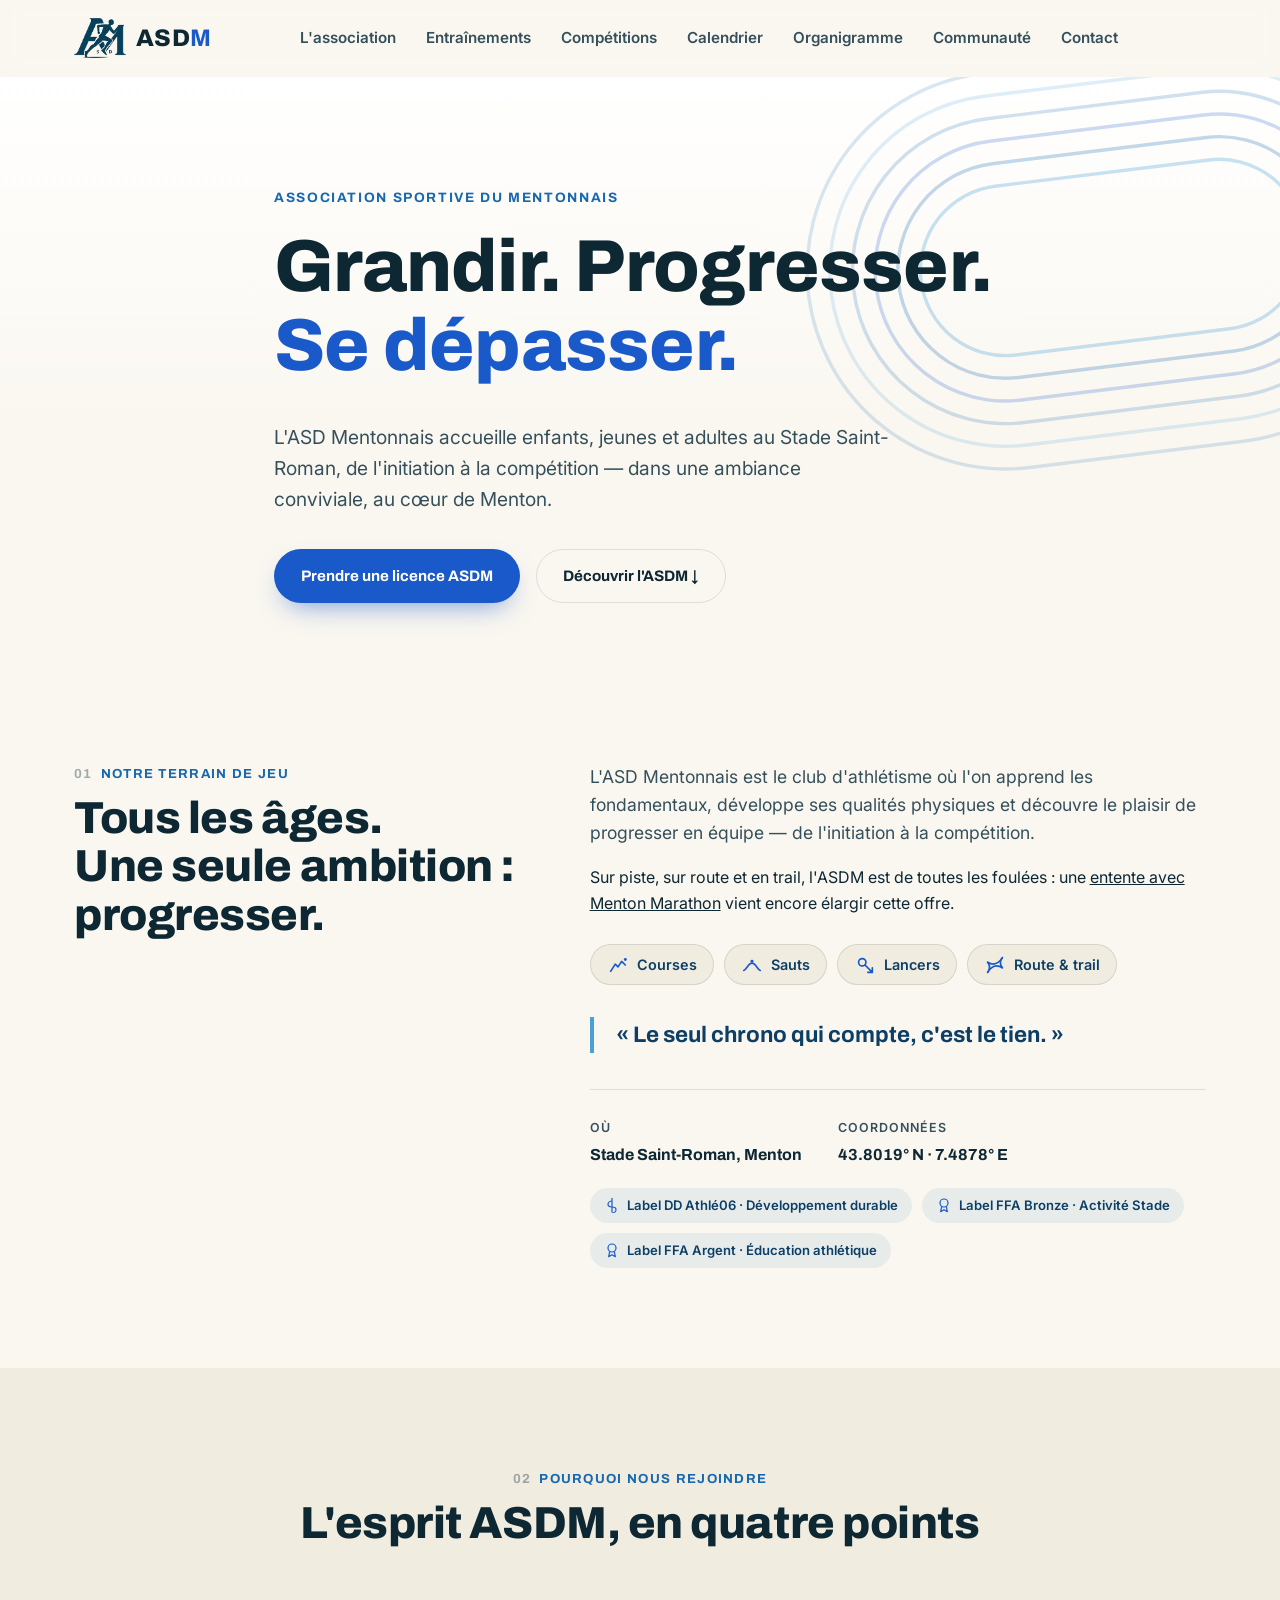
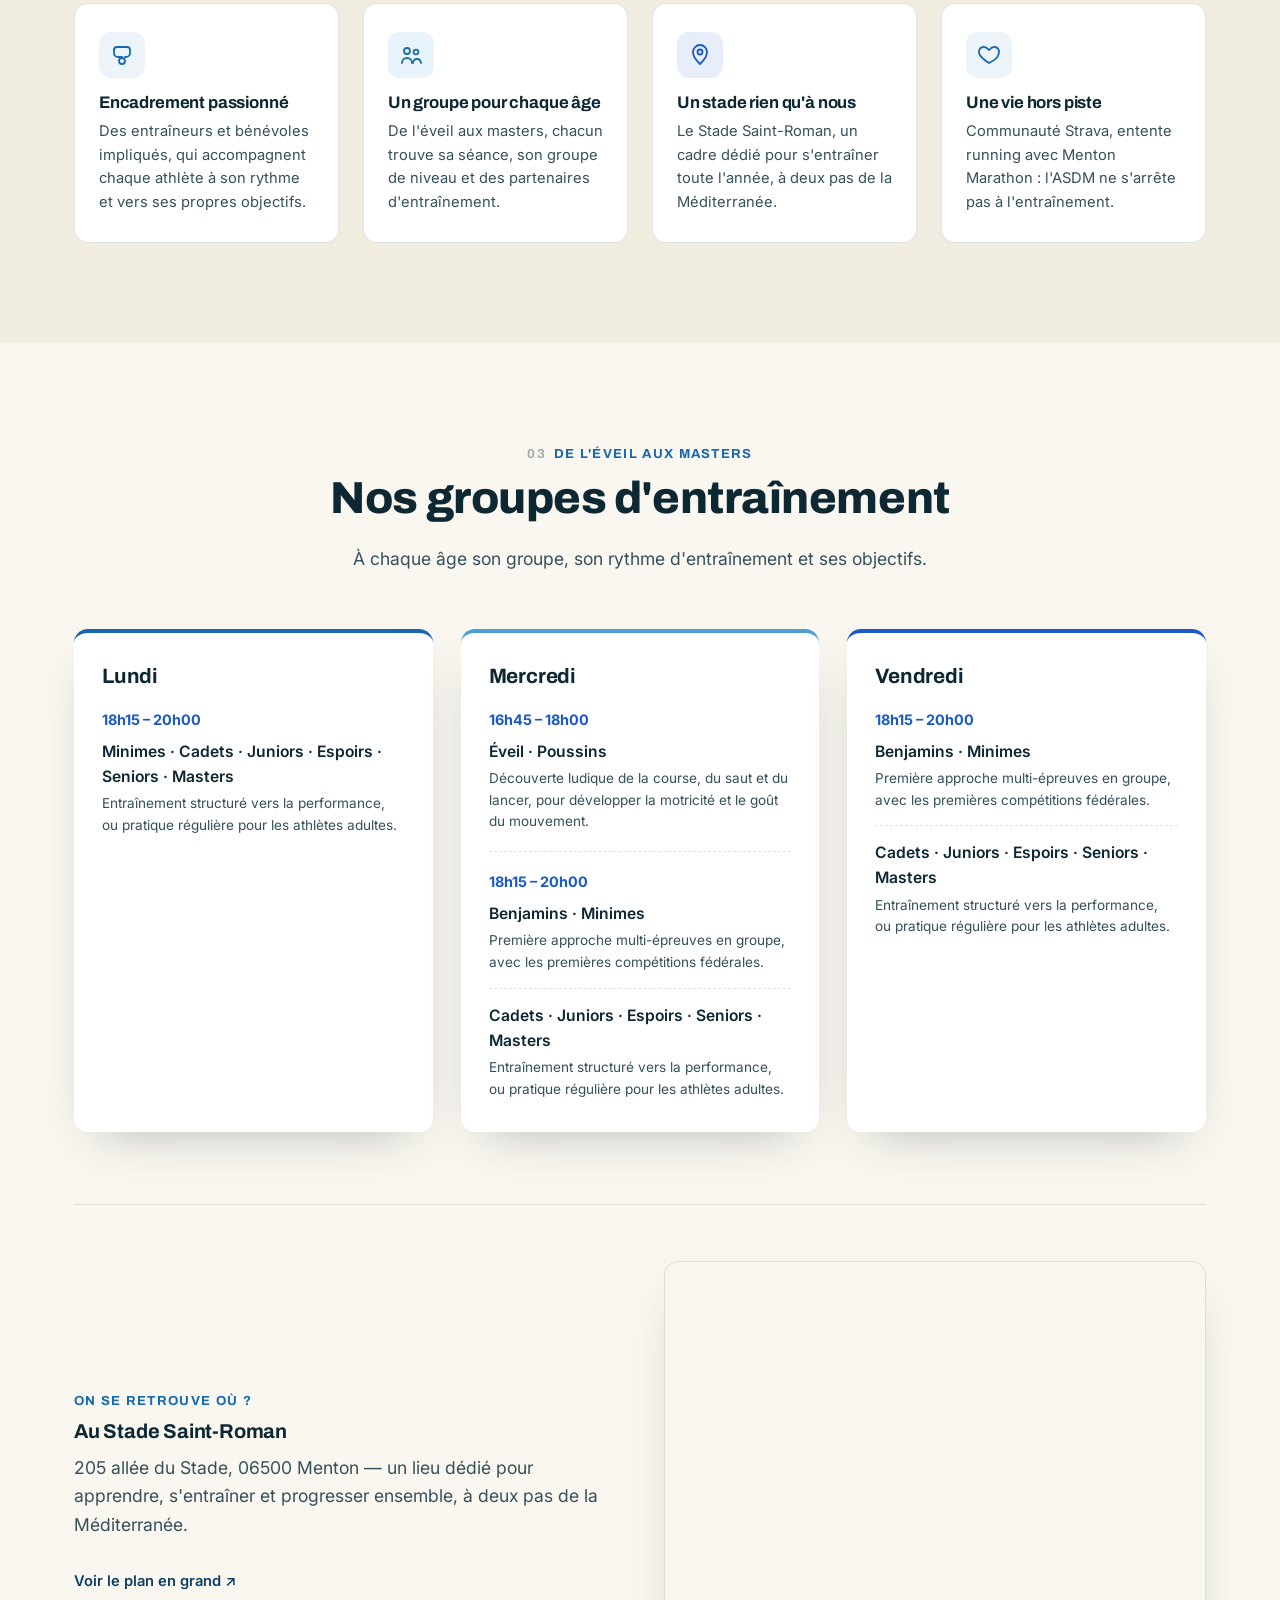
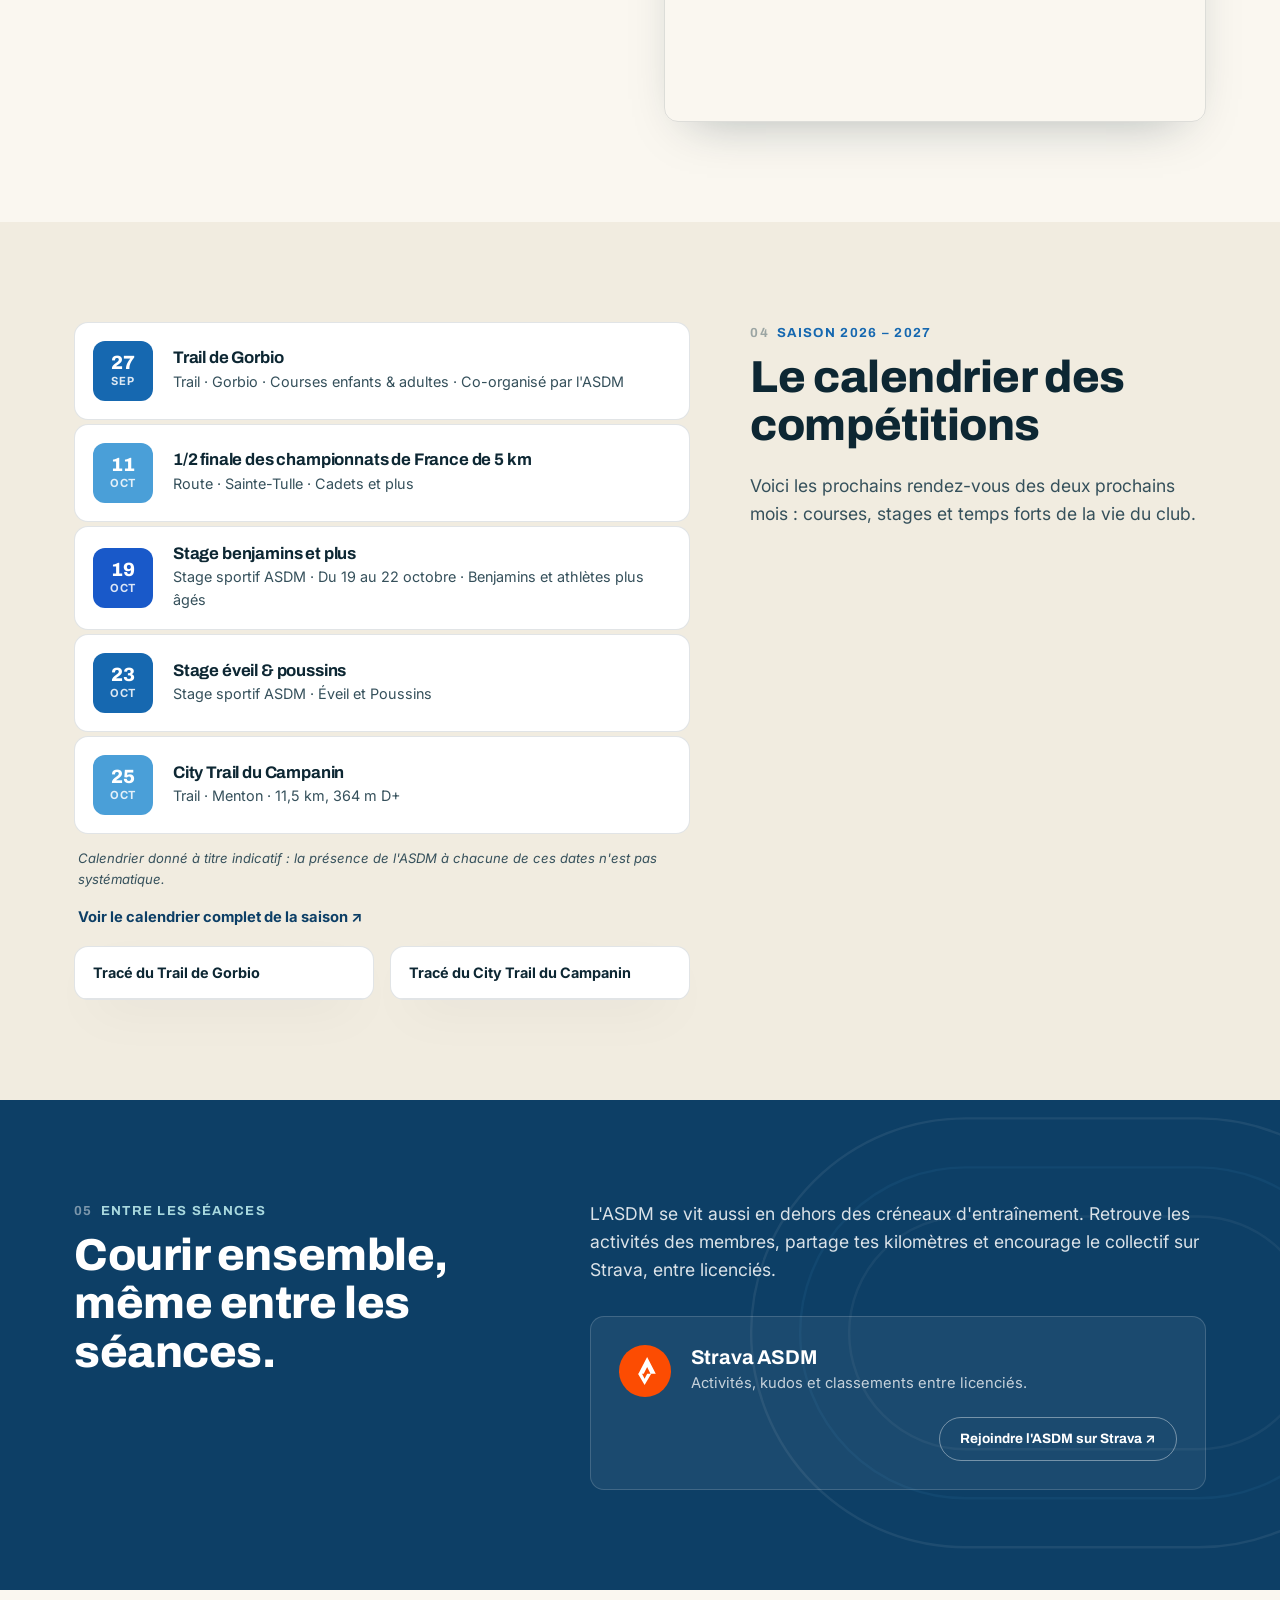
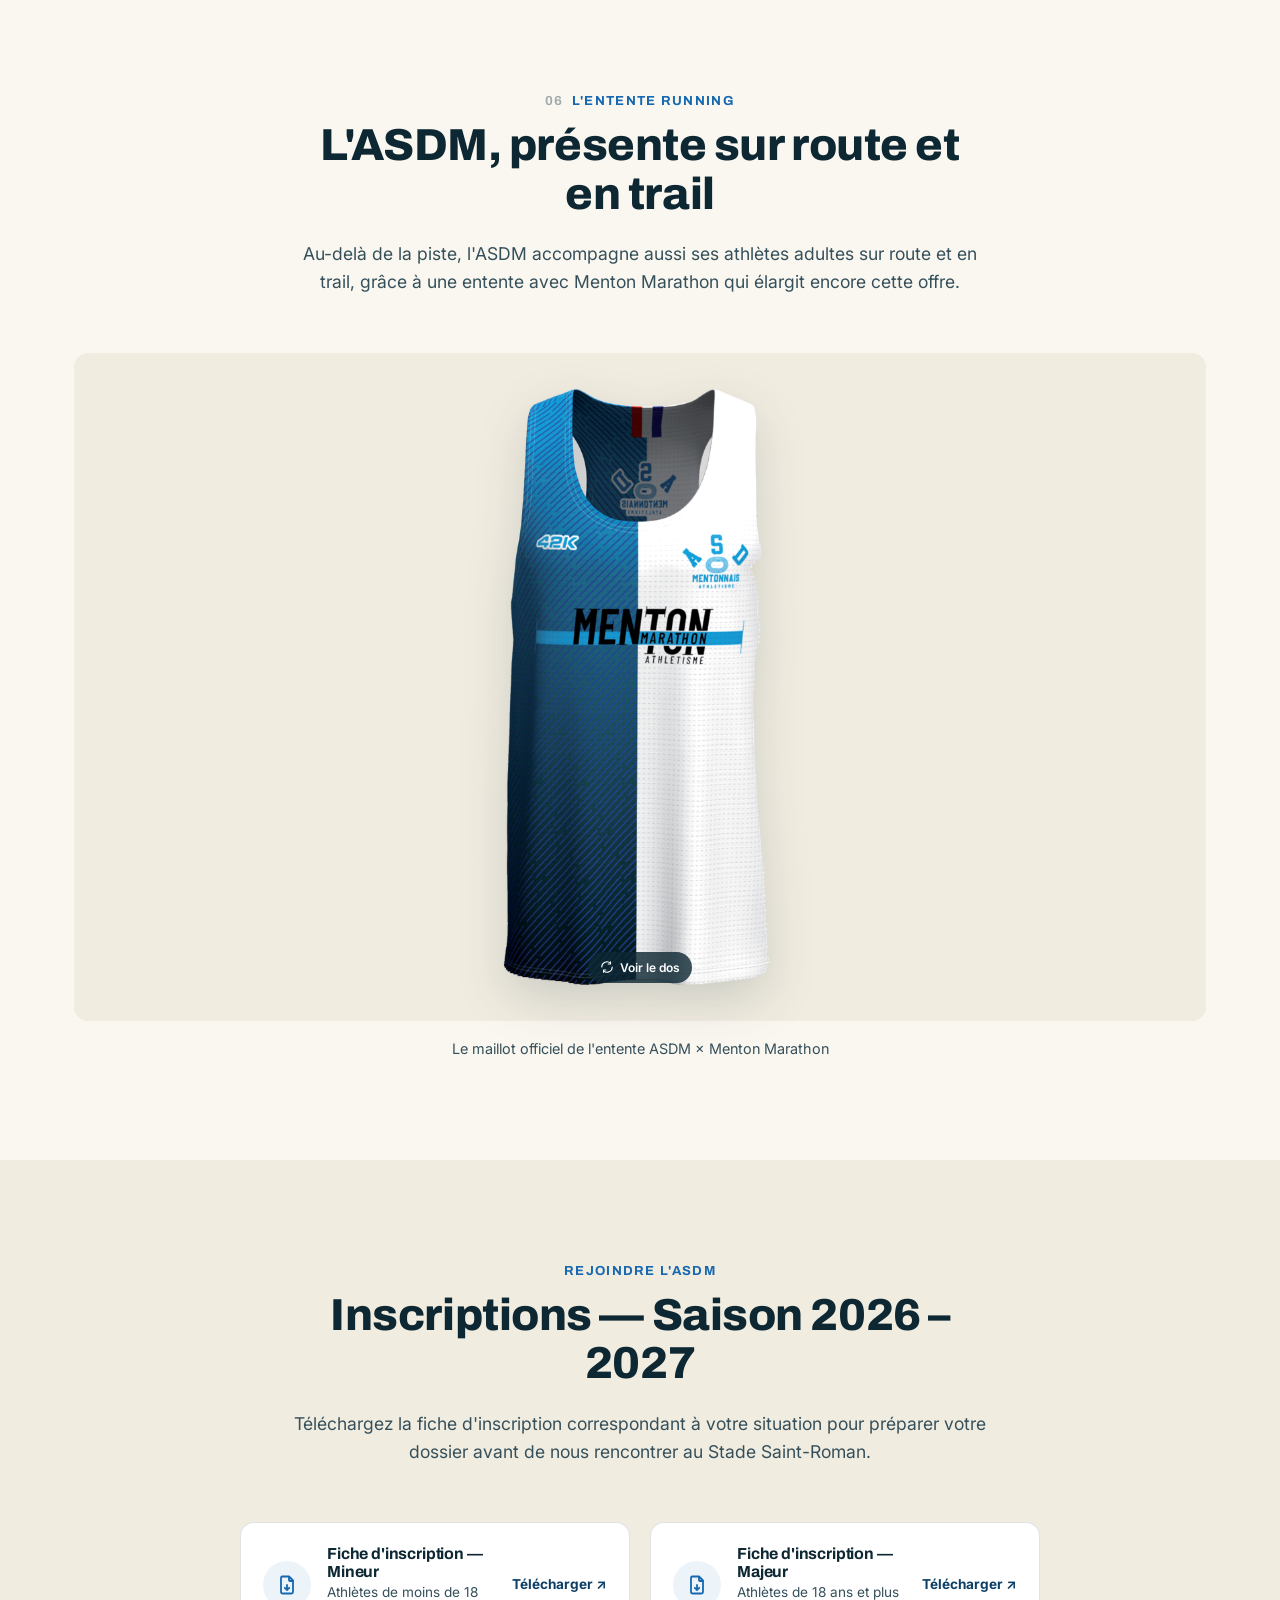
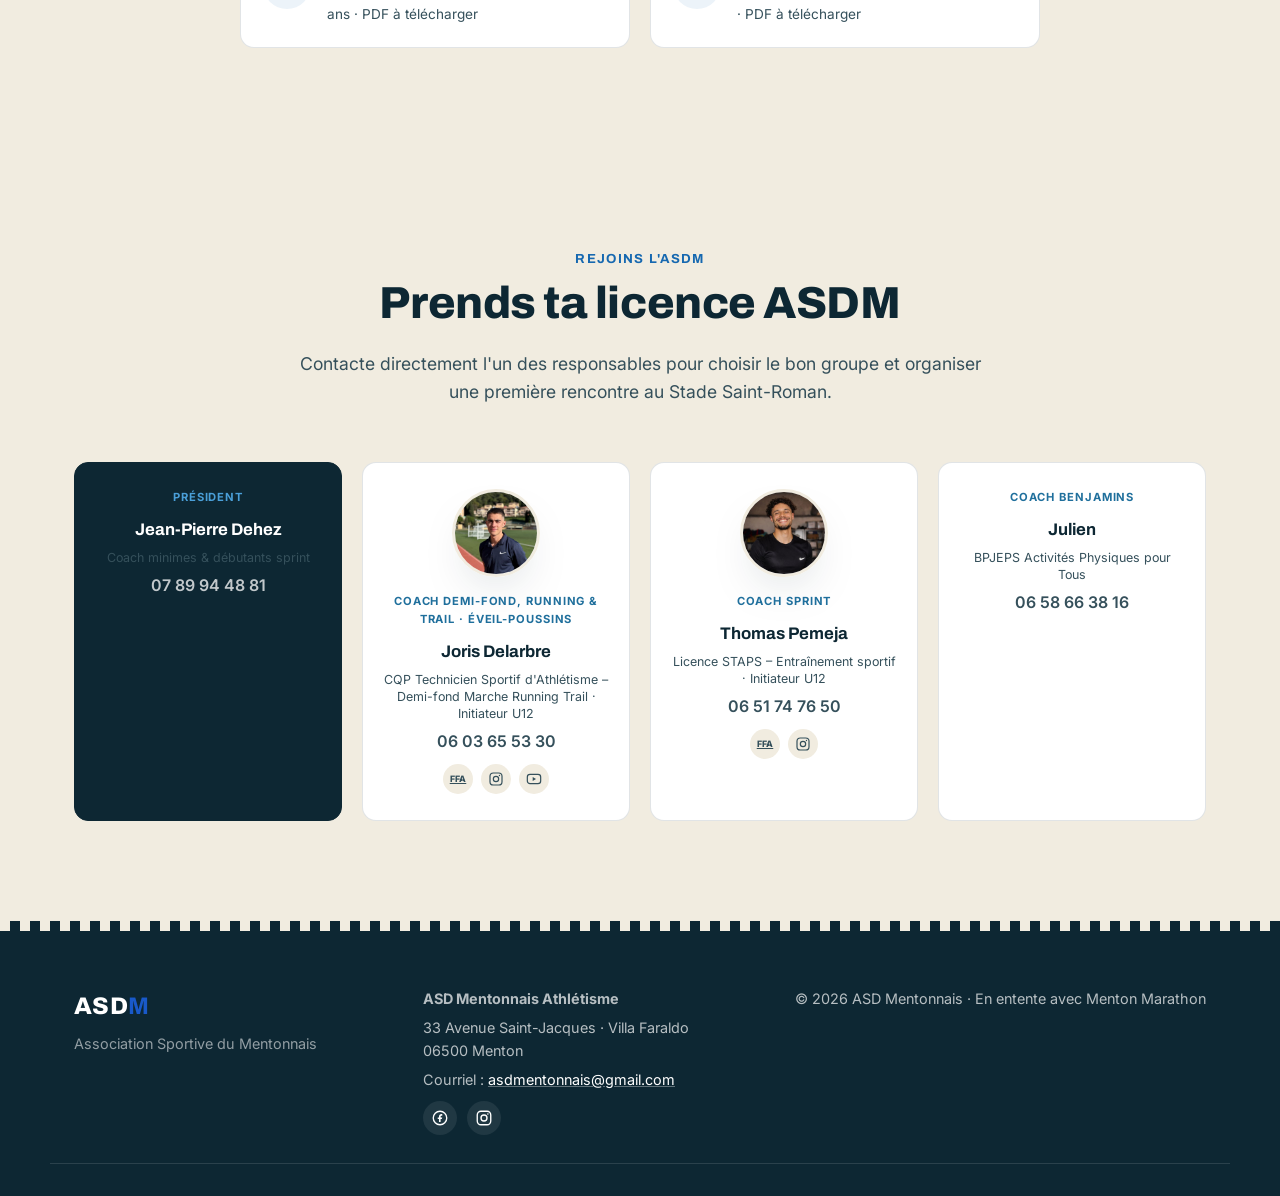
==== index.html @ 78a32942 "Retire l'embed Instagram périmé et corrige le type d'épreuve (route vs piste) - Retire l'intégration" ====
<!DOCTYPE html>
<html lang="fr">
<head>
<meta charset="UTF-8">
<meta name="viewport" content="width=device-width, initial-scale=1.0">
<title>ASD Mentonnais — Club d'athlétisme à Menton</title>
<meta name="description" content="L'ASD Mentonnais (ASDM) est le club d'athlétisme de Menton. Écoles d'athlétisme, entraînements pour tous les âges au Stade Saint-Roman, de l'éveil aux masters.">
<link rel="icon" href="assets/favicon.png" type="image/png">
<link rel="preconnect" href="https://fonts.googleapis.com">
<link rel="preconnect" href="https://fonts.gstatic.com" crossorigin>
<link href="https://fonts.googleapis.com/css2?family=Archivo:wght@500;600;700;800;900&family=Inter:wght@400;500;600;700&display=swap" rel="stylesheet">
<link rel="stylesheet" href="css/styles.css">
</head>
<body>

<a class="skip-link" href="#contenu">Aller au contenu</a>

<header class="site-header" id="site-header">
  <div class="container header-inner">
    <a href="#" class="brand" aria-label="ASD Mentonnais - Accueil">
      <img class="brand-mark" src="assets/logo-mark.png" alt="" width="52" height="40">
      <span class="brand-text">ASD<strong>M</strong></span>
    </a>

    <nav class="main-nav" id="main-nav" aria-label="Navigation principale">
      <ul>
        <li><a href="#club">L'association</a></li>
        <li><a href="#ecole">Entraînements</a></li>
        <li><a href="#calendrier">Compétitions</a></li>
        <li><a href="calendrier.html">Calendrier</a></li>
        <li><a href="organigramme.html">Organigramme</a></li>
        <li><a href="#vie-du-club">Communauté</a></li>
        <li><a href="#contact">Contact</a></li>
      </ul>
    </nav>

    <div class="header-actions">
      <button class="nav-toggle" id="nav-toggle" aria-expanded="false" aria-controls="main-nav" aria-label="Ouvrir le menu">
        <span></span><span></span><span></span>
      </button>
    </div>
  </div>
</header>

<main id="contenu">

  <!-- HERO -->
  <section class="hero" id="accueil">
    <div class="hero-bg" aria-hidden="true">
      <svg class="stadium-track" viewBox="0 0 700 400">
        <rect x="80" y="15" width="540" height="350" rx="175" class="lane lane-6"/>
        <rect x="100" y="35" width="500" height="310" rx="155" class="lane lane-5"/>
        <rect x="120" y="55" width="460" height="270" rx="135" class="lane lane-4"/>
        <rect x="140" y="75" width="420" height="230" rx="115" class="lane lane-3"/>
        <rect x="160" y="95" width="380" height="190" rx="95" class="lane lane-2"/>
        <rect x="180" y="115" width="340" height="150" rx="75" class="lane lane-1"/>
        <line x1="530" y1="20" x2="530" y2="360" class="finish-line"/>
      </svg>
    </div>
    <div class="container hero-inner">
      <p class="eyebrow reveal">Association Sportive du Mentonnais</p>
      <h1 class="reveal">
        Grandir. Progresser.<br>
        <span class="text-accent">Se dépasser.</span>
      </h1>
      <p class="hero-lead reveal">
        L'ASD Mentonnais accueille enfants, jeunes et adultes au Stade Saint-Roman,
        de l'initiation à la compétition — dans une ambiance conviviale, au cœur de Menton.
      </p>
      <div class="hero-actions reveal">
        <a href="#contact" class="btn btn-primary">Prendre une licence ASDM</a>
        <a href="#club" class="btn btn-ghost">Découvrir l'ASDM ↓</a>
      </div>
    </div>
  </section>

  <!-- 01 · LE CLUB -->
  <section class="section" id="club">
    <div class="container">
      <div class="section-grid">
        <div class="section-head">
          <p class="kicker"><span class="kicker-num">01</span>Notre terrain de jeu</p>
          <h2>Tous les âges.<br>Une seule ambition&nbsp;: progresser.</h2>
        </div>
        <div class="section-body">
          <p class="lead">
            L'ASD Mentonnais est le club d'athlétisme où l'on apprend les fondamentaux,
            développe ses qualités physiques et découvre le plaisir de progresser en équipe —
            de l'initiation à la compétition.
          </p>
          <p>
            Sur piste, sur route et en trail, l'ASDM est de toutes les foulées&nbsp;: une
            <a href="#running">entente avec Menton Marathon</a> vient encore élargir cette offre.
          </p>
          <ul class="discipline-row">
            <li>
              <svg width="22" height="22" viewBox="0 0 24 24" fill="none" aria-hidden="true"><path d="M4 19 9 11l3 3 4-6 4 4" stroke="currentColor" stroke-width="1.8" stroke-linecap="round" stroke-linejoin="round"/><circle cx="20" cy="6" r="1.6" fill="currentColor"/></svg>
              <span>Courses</span>
            </li>
            <li>
              <svg width="22" height="22" viewBox="0 0 24 24" fill="none" aria-hidden="true"><path d="M3 18c3-1 5-8 9-8s6 7 9 8" stroke="currentColor" stroke-width="1.8" stroke-linecap="round"/><circle cx="12" cy="8" r="1.6" fill="currentColor"/></svg>
              <span>Sauts</span>
            </li>
            <li>
              <svg width="22" height="22" viewBox="0 0 24 24" fill="none" aria-hidden="true"><circle cx="9" cy="9" r="4" stroke="currentColor" stroke-width="1.8"/><path d="M12 12 20 20M20 20v-5M20 20h-5" stroke="currentColor" stroke-width="1.8" stroke-linecap="round" stroke-linejoin="round"/></svg>
              <span>Lancers</span>
            </li>
            <li>
              <svg width="22" height="22" viewBox="0 0 24 24" fill="none" aria-hidden="true"><path d="M4 20c3-4 3-7 0-11M20 4c-3 4-3 7 0 11" stroke="currentColor" stroke-width="1.8" stroke-linecap="round"/><path d="M4 9c5 3 11 3 16-5M20 15c-5-3-11-3-16 5" stroke="currentColor" stroke-width="1.8" stroke-linecap="round"/></svg>
              <span>Route &amp; trail</span>
            </li>
          </ul>
          <blockquote class="pull-quote">
            « Le seul chrono qui compte, c'est le tien. »
          </blockquote>
          <div class="fact-row">
            <div class="fact">
              <span class="fact-label">Où</span>
              <span class="fact-value">Stade Saint-Roman, Menton</span>
            </div>
            <div class="fact">
              <span class="fact-label">Coordonnées</span>
              <span class="fact-value">43.8019° N · 7.4878° E</span>
            </div>
          </div>

          <ul class="label-row">
            <li>
              <svg width="16" height="16" viewBox="0 0 24 24" fill="none" aria-hidden="true"><path d="M12 2v20M12 6c-3 0-6 2-6 5s3 4 6 4 6 1 6 4-3 5-6 5" stroke="currentColor" stroke-width="1.8" stroke-linecap="round"/></svg>
              <span>Label DD Athlé06 · Développement durable</span>
            </li>
            <li>
              <svg width="16" height="16" viewBox="0 0 24 24" fill="none" aria-hidden="true"><circle cx="12" cy="9" r="6" stroke="currentColor" stroke-width="1.8"/><path d="M8.5 14.5 7 22l5-3 5 3-1.5-7.5" stroke="currentColor" stroke-width="1.8" stroke-linejoin="round"/></svg>
              <span>Label FFA Bronze · Activité Stade</span>
            </li>
            <li>
              <svg width="16" height="16" viewBox="0 0 24 24" fill="none" aria-hidden="true"><circle cx="12" cy="9" r="6" stroke="currentColor" stroke-width="1.8"/><path d="M8.5 14.5 7 22l5-3 5 3-1.5-7.5" stroke="currentColor" stroke-width="1.8" stroke-linejoin="round"/></svg>
              <span>Label FFA Argent · Éducation athlétique</span>
            </li>
          </ul>
        </div>
      </div>
    </div>
  </section>

  <!-- 02 · POURQUOI REJOINDRE -->
  <section class="section section-alt" id="pourquoi">
    <div class="container">
      <div class="section-head section-head-center">
        <p class="kicker"><span class="kicker-num">02</span>Pourquoi nous rejoindre</p>
        <h2>L'esprit ASDM, en quatre points</h2>
      </div>

      <div class="pillar-cards">
        <article class="pillar-card">
          <div class="pillar-icon" aria-hidden="true">
            <svg width="24" height="24" viewBox="0 0 24 24" fill="none"><path d="M4 7c0-1.7 1.3-3 3-3h10c1.7 0 3 1.3 3 3v3a4 4 0 0 1-4 4h-1" stroke="currentColor" stroke-width="1.8" stroke-linecap="round"/><path d="M4 7v3a4 4 0 0 0 4 4h4" stroke="currentColor" stroke-width="1.8" stroke-linecap="round"/><circle cx="12" cy="18" r="3" stroke="currentColor" stroke-width="1.8"/></svg>
          </div>
          <h3>Encadrement passionné</h3>
          <p>Des entraîneurs et bénévoles impliqués, qui accompagnent chaque athlète à son rythme et vers ses propres objectifs.</p>
        </article>
        <article class="pillar-card">
          <div class="pillar-icon" aria-hidden="true">
            <svg width="24" height="24" viewBox="0 0 24 24" fill="none"><circle cx="8" cy="8" r="3" stroke="currentColor" stroke-width="1.8"/><circle cx="17" cy="9" r="2.4" stroke="currentColor" stroke-width="1.8"/><path d="M3 20c0-3 2.2-5 5-5s5 2 5 5" stroke="currentColor" stroke-width="1.8" stroke-linecap="round"/><path d="M14 20c.3-2.3 1.8-4 4-4s3.7 1.7 4 4" stroke="currentColor" stroke-width="1.8" stroke-linecap="round"/></svg>
          </div>
          <h3>Un groupe pour chaque âge</h3>
          <p>De l'éveil aux masters, chacun trouve sa séance, son groupe de niveau et des partenaires d'entraînement.</p>
        </article>
        <article class="pillar-card">
          <div class="pillar-icon" aria-hidden="true">
            <svg width="24" height="24" viewBox="0 0 24 24" fill="none"><path d="M12 21s7-6.5 7-12a7 7 0 1 0-14 0c0 5.5 7 12 7 12Z" stroke="currentColor" stroke-width="1.8"/><circle cx="12" cy="9" r="2.5" stroke="currentColor" stroke-width="1.8"/></svg>
          </div>
          <h3>Un stade rien qu'à nous</h3>
          <p>Le Stade Saint-Roman, un cadre dédié pour s'entraîner toute l'année, à deux pas de la Méditerranée.</p>
        </article>
        <article class="pillar-card">
          <div class="pillar-icon" aria-hidden="true">
            <svg width="24" height="24" viewBox="0 0 24 24" fill="none"><path d="M12 20s-7-4.35-9.5-8.5C1 8 2.5 4.5 6 4c2-.3 4 .8 6 3 2-2.2 4-3.3 6-3 3.5.5 5 4 3.5 7.5C21 15.65 12 20 12 20Z" stroke="currentColor" stroke-width="1.8" stroke-linejoin="round"/></svg>
          </div>
          <h3>Une vie hors piste</h3>
          <p>Communauté Strava, entente running avec Menton Marathon&nbsp;: l'ASDM ne s'arrête pas à l'entraînement.</p>
        </article>
      </div>
    </div>
  </section>

  <!-- 03 · ECOLE D'ATHLETISME -->
  <section class="section" id="ecole">
    <div class="container">
      <div class="section-head section-head-center">
        <p class="kicker"><span class="kicker-num">03</span>De l'éveil aux masters</p>
        <h2>Nos groupes d'entraînement</h2>
        <p class="lead lead-center">À chaque âge son groupe, son rythme d'entraînement et ses objectifs.</p>
      </div>

      <div class="day-cards">
        <article class="day-card">
          <h3 class="day-name">Lundi</h3>
          <div class="day-slot">
            <span class="day-slot-time">18h15 – 20h00</span>
            <ul class="day-slot-groups">
              <li>
                <span class="day-group-name">Minimes · Cadets · Juniors · Espoirs · Seniors · Masters</span>
                <span class="day-group-desc">Entraînement structuré vers la performance, ou pratique régulière pour les athlètes adultes.</span>
              </li>
            </ul>
          </div>
        </article>

        <article class="day-card">
          <h3 class="day-name">Mercredi</h3>
          <div class="day-slot">
            <span class="day-slot-time">16h45 – 18h00</span>
            <ul class="day-slot-groups">
              <li>
                <span class="day-group-name">Éveil · Poussins</span>
                <span class="day-group-desc">Découverte ludique de la course, du saut et du lancer, pour développer la motricité et le goût du mouvement.</span>
              </li>
            </ul>
          </div>
          <div class="day-slot">
            <span class="day-slot-time">18h15 – 20h00</span>
            <ul class="day-slot-groups">
              <li>
                <span class="day-group-name">Benjamins · Minimes</span>
                <span class="day-group-desc">Première approche multi-épreuves en groupe, avec les premières compétitions fédérales.</span>
              </li>
              <li>
                <span class="day-group-name">Cadets · Juniors · Espoirs · Seniors · Masters</span>
                <span class="day-group-desc">Entraînement structuré vers la performance, ou pratique régulière pour les athlètes adultes.</span>
              </li>
            </ul>
          </div>
        </article>

        <article class="day-card">
          <h3 class="day-name">Vendredi</h3>
          <div class="day-slot">
            <span class="day-slot-time">18h15 – 20h00</span>
            <ul class="day-slot-groups">
              <li>
                <span class="day-group-name">Benjamins · Minimes</span>
                <span class="day-group-desc">Première approche multi-épreuves en groupe, avec les premières compétitions fédérales.</span>
              </li>
              <li>
                <span class="day-group-name">Cadets · Juniors · Espoirs · Seniors · Masters</span>
                <span class="day-group-desc">Entraînement structuré vers la performance, ou pratique régulière pour les athlètes adultes.</span>
              </li>
            </ul>
          </div>
        </article>
      </div>

      <div class="location-strip">
        <div class="location-text">
          <p class="kicker">On se retrouve où&nbsp;?</p>
          <h3>Au Stade Saint-Roman</h3>
          <p class="lead">205 allée du Stade, 06500 Menton — un lieu dédié pour apprendre, s'entraîner et progresser ensemble, à deux pas de la Méditerranée.</p>
          <a class="map-link" href="https://www.openstreetmap.org/?mlat=43.8019&mlon=7.4878#map=16/43.8019/7.4878" target="_blank" rel="noopener">Voir le plan en grand ↗</a>
        </div>
        <div class="map-frame">
          <iframe
            title="Localisation du Stade Saint-Roman, Menton"
            src="https://www.openstreetmap.org/export/embed.html?bbox=7.4698%2C43.7919%2C7.5058%2C43.8119&layer=mapnik&marker=43.8019%2C7.4878"
            loading="lazy">
          </iframe>
        </div>
      </div>
    </div>
  </section>

  <!-- 04 · CALENDRIER DES COMPETITIONS -->
  <section class="section section-alt" id="calendrier">
    <div class="container">
      <div class="section-grid section-grid-reverse">
        <div class="section-body">
          <p class="kicker"><span class="kicker-num">04</span>Saison 2026 – 2027</p>
          <h2>Le calendrier des compétitions</h2>
          <p class="lead">
            Voici les prochains rendez-vous des deux prochains mois&nbsp;: courses, stages
            et temps forts de la vie du club.
          </p>
        </div>
        <div class="section-media">
          <ul class="competition-list">
            <li>
              <div class="comp-date"><span class="comp-day">27</span><span class="comp-month">Sep</span></div>
              <div class="comp-info">
                <h3>Trail de Gorbio</h3>
                <p>Trail · Gorbio · Courses enfants &amp; adultes · Co-organisé par l'ASDM</p>
              </div>
            </li>
            <li>
              <div class="comp-date"><span class="comp-day">11</span><span class="comp-month">Oct</span></div>
              <div class="comp-info">
                <h3>1/2 finale des championnats de France de 5&nbsp;km</h3>
                <p>Route · Sainte-Tulle · Cadets et plus</p>
              </div>
            </li>
            <li>
              <div class="comp-date"><span class="comp-day">19</span><span class="comp-month">Oct</span></div>
              <div class="comp-info">
                <h3>Stage benjamins et plus</h3>
                <p>Stage sportif ASDM · Du 19 au 22 octobre · Benjamins et athlètes plus âgés</p>
              </div>
            </li>
            <li>
              <div class="comp-date"><span class="comp-day">23</span><span class="comp-month">Oct</span></div>
              <div class="comp-info">
                <h3>Stage éveil &amp; poussins</h3>
                <p>Stage sportif ASDM · Éveil et Poussins</p>
              </div>
            </li>
            <li>
              <div class="comp-date"><span class="comp-day">25</span><span class="comp-month">Oct</span></div>
              <div class="comp-info">
                <h3>City Trail du Campanin</h3>
                <p>Trail · Menton · 11,5 km, 364 m D+</p>
              </div>
            </li>
          </ul>
          <p class="calendar-disclaimer">Calendrier donné à titre indicatif&nbsp;: la présence de l'ASDM à chacune de ces dates n'est pas systématique.</p>
          <a class="link-arrow" href="calendrier.html">Voir le calendrier complet de la saison ↗</a>

          <div class="route-embeds">
            <div class="route-embed">
              <p class="route-embed-label">Tracé du Trail de Gorbio</p>
              <div class="strava-embed-placeholder" data-embed-type="route" data-embed-id="3525987253165406986" data-style="hybrid" data-terrain="3d" data-surface-type="true" data-map-hash="11.51/43.7824/7.4321" data-from-embed="true" data-token="U0f0BH3DekKYXL7RMGMiPm8K5NV0LVMoji3zt5yJADo"></div>
            </div>
            <div class="route-embed">
              <p class="route-embed-label">Tracé du City Trail du Campanin</p>
              <div class="strava-embed-placeholder" data-embed-type="route" data-embed-id="3523989199381940374" data-style="hybrid" data-terrain="3d" data-surface-type="true" data-map-hash="12.81/43.78456/7.51451" data-from-embed="true" data-token="qg6Y2GskEwGerSRrd-diHQV0qY158kFCiJDoaqtofTo"></div>
            </div>
          </div>
        </div>
      </div>
    </div>
  </section>

  <!-- 05 · VIE DU CLUB / COMMUNAUTE -->
  <section class="section section-dark" id="vie-du-club">
    <div class="track-texture" aria-hidden="true">
      <svg viewBox="0 0 700 400" preserveAspectRatio="xMidYMid slice">
        <rect x="80" y="15" width="540" height="350" rx="175"/>
        <rect x="120" y="55" width="460" height="270" rx="135"/>
        <rect x="160" y="95" width="380" height="190" rx="95"/>
      </svg>
    </div>
    <div class="container">
      <div class="section-grid">
        <div class="section-head">
          <p class="kicker"><span class="kicker-num">05</span>Entre les séances</p>
          <h2>Courir ensemble, même entre les séances.</h2>
        </div>
        <div class="section-body">
          <p class="lead">
            L'ASDM se vit aussi en dehors des créneaux d'entraînement. Retrouve les activités
            des membres, partage tes kilomètres et encourage le collectif sur Strava, entre licenciés.
          </p>
          <div class="strava-card">
            <div class="strava-card-icon" aria-hidden="true">
              <svg width="28" height="28" viewBox="0 0 24 24" fill="currentColor"><path d="M13.828 0 6.4 14.256h4.517L13.83 8.51l2.913 5.746h4.487L13.828 0Zm.017 14.256-2.184 4.28-2.19-4.28H5.977L11.66 24l5.683-9.744h-3.498Z"/></svg>
            </div>
            <div>
              <h3>Strava ASDM</h3>
              <p>Activités, kudos et classements entre licenciés.</p>
            </div>
            <a href="#contact" class="btn btn-outline-light btn-sm strava-cta">Rejoindre l'ASDM sur Strava ↗</a>
          </div>
        </div>
      </div>
    </div>
  </section>

  <!-- 05 · ENTENTE RUNNING -->
  <section class="section" id="running">
    <div class="container">
      <div class="section-head section-head-center">
        <p class="kicker"><span class="kicker-num">06</span>L'entente running</p>
        <h2>L'ASDM, présente sur route et en trail</h2>
        <p class="lead lead-center">
          Au-delà de la piste, l'ASDM accompagne aussi ses athlètes adultes sur route et en trail,
          grâce à une entente avec Menton Marathon qui élargit encore cette offre.
        </p>
      </div>

      <div class="jersey-showcase">
        <div class="jersey-flip" tabindex="0" role="button" aria-label="Voir le dos du maillot">
          <img class="jersey-front" src="assets/maillot-menton-marathon-avant.png" alt="Maillot de l'entente ASDM × Menton Marathon, vue de face" loading="lazy">
          <img class="jersey-back" src="assets/maillot-menton-marathon-arriere.png" alt="Maillot de l'entente ASDM × Menton Marathon, vue de dos" loading="lazy">
          <span class="jersey-hint">
            <svg width="14" height="14" viewBox="0 0 24 24" fill="none" aria-hidden="true"><path d="M3 12a9 9 0 0 1 15-6.7M21 12a9 9 0 0 1-15 6.7" stroke="currentColor" stroke-width="1.8" stroke-linecap="round"/><path d="M18 3v4h-4M6 21v-4h4" stroke="currentColor" stroke-width="1.8" stroke-linecap="round" stroke-linejoin="round"/></svg>
            Voir le dos
          </span>
        </div>
      </div>
      <p class="jersey-caption">Le maillot officiel de l'entente ASDM × Menton Marathon</p>
    </div>
  </section>

  <!-- 07 · INSCRIPTIONS -->
  <section class="section section-alt" id="inscriptions">
    <div class="container">
      <div class="section-head section-head-center">
        <p class="kicker">Rejoindre l'ASDM</p>
        <h2>Inscriptions — Saison 2026 – 2027</h2>
        <p class="lead lead-center">
          Téléchargez la fiche d'inscription correspondant à votre situation pour préparer
          votre dossier avant de nous rencontrer au Stade Saint-Roman.
        </p>
      </div>

      <div class="download-cards">
        <a class="download-card" href="https://drive.google.com/file/d/1fHUbmeqdBZAetE7ULP8leYUsZY-GYtfT/view?usp=sharing" target="_blank" rel="noopener">
          <div class="download-icon" aria-hidden="true">
            <svg width="24" height="24" viewBox="0 0 24 24" fill="none"><path d="M7 3.5h7l4 4V19a1.5 1.5 0 0 1-1.5 1.5h-9A1.5 1.5 0 0 1 6 19V5a1.5 1.5 0 0 1 1.5-1.5Z" stroke="currentColor" stroke-width="1.8" stroke-linejoin="round"/><path d="M14 3.5V7a1 1 0 0 0 1 1h3.5" stroke="currentColor" stroke-width="1.8" stroke-linejoin="round"/><path d="M12 12v5m0 0 2.2-2.2M12 17l-2.2-2.2" stroke="currentColor" stroke-width="1.8" stroke-linecap="round" stroke-linejoin="round"/></svg>
          </div>
          <div class="download-text">
            <h3>Fiche d'inscription — Mineur</h3>
            <p>Athlètes de moins de 18 ans · PDF à télécharger</p>
          </div>
          <span class="download-cta">Télécharger ↗</span>
        </a>
        <a class="download-card" href="https://drive.google.com/file/d/1PCuZyP5pd4sSRH-72QChlCGLAcFNn6R5/view?usp=sharing" target="_blank" rel="noopener">
          <div class="download-icon" aria-hidden="true">
            <svg width="24" height="24" viewBox="0 0 24 24" fill="none"><path d="M7 3.5h7l4 4V19a1.5 1.5 0 0 1-1.5 1.5h-9A1.5 1.5 0 0 1 6 19V5a1.5 1.5 0 0 1 1.5-1.5Z" stroke="currentColor" stroke-width="1.8" stroke-linejoin="round"/><path d="M14 3.5V7a1 1 0 0 0 1 1h3.5" stroke="currentColor" stroke-width="1.8" stroke-linejoin="round"/><path d="M12 12v5m0 0 2.2-2.2M12 17l-2.2-2.2" stroke="currentColor" stroke-width="1.8" stroke-linecap="round" stroke-linejoin="round"/></svg>
          </div>
          <div class="download-text">
            <h3>Fiche d'inscription — Majeur</h3>
            <p>Athlètes de 18 ans et plus · PDF à télécharger</p>
          </div>
          <span class="download-cta">Télécharger ↗</span>
        </a>
      </div>
    </div>
  </section>

  <!-- 06 · CONTACT / LICENCE -->
  <section class="section section-cta" id="contact">
    <div class="container">
      <div class="section-head section-head-center">
        <p class="kicker">Rejoins l'ASDM</p>
        <h2>Prends ta licence ASDM</h2>
        <p class="lead lead-center">
          Contacte directement l'un des responsables pour choisir le bon groupe
          et organiser une première rencontre au Stade Saint-Roman.
        </p>
      </div>

      <div class="contact-grid">
        <div class="contact-card contact-card-featured">
          <span class="contact-badge">Président</span>
          <span class="contact-name">Jean-Pierre Dehez</span>
          <p class="contact-qualif">Coach minimes &amp; débutants sprint</p>
          <a class="contact-phone" href="tel:+33789944881">07 89 94 48 81</a>
        </div>
        <div class="contact-card">
          <img class="contact-photo" src="assets/coach-joris.jpg" alt="Joris Delarbre" width="88" height="88" loading="lazy">
          <span class="contact-badge">Coach demi-fond, running &amp; trail · Éveil-Poussins</span>
          <span class="contact-name">Joris Delarbre</span>
          <p class="contact-qualif">CQP Technicien Sportif d'Athlétisme – Demi-fond Marche Running Trail · Initiateur U12</p>
          <a class="contact-phone" href="tel:+33603655330">06 03 65 53 30</a>
          <div class="contact-links">
            <a class="contact-link contact-link-ffa" href="https://www.athle.fr/athletes/1403274" target="_blank" rel="noopener" aria-label="Fiche FFA de Joris Delarbre">FFA</a>
            <a class="contact-link" href="https://www.instagram.com/joris_dlbr_pro" target="_blank" rel="noopener" aria-label="Instagram de Joris Delarbre">
              <svg width="16" height="16" viewBox="0 0 24 24" fill="none" aria-hidden="true"><rect x="3" y="3" width="18" height="18" rx="5" stroke="currentColor" stroke-width="1.8"/><circle cx="12" cy="12" r="4" stroke="currentColor" stroke-width="1.8"/><circle cx="17.2" cy="6.8" r="1" fill="currentColor"/></svg>
            </a>
            <a class="contact-link" href="https://www.youtube.com/@JorisDELARBRE-ProCoaching" target="_blank" rel="noopener" aria-label="YouTube de Joris Delarbre">
              <svg width="16" height="16" viewBox="0 0 24 24" fill="none" aria-hidden="true"><rect x="2" y="5" width="20" height="14" rx="4" stroke="currentColor" stroke-width="1.8"/><path d="M10 9l5 3-5 3V9Z" fill="currentColor"/></svg>
            </a>
          </div>
        </div>
        <div class="contact-card">
          <img class="contact-photo" src="assets/coach-thomas.jpg" alt="Thomas Pemeja" width="88" height="88" loading="lazy">
          <span class="contact-badge">Coach sprint</span>
          <span class="contact-name">Thomas Pemeja</span>
          <p class="contact-qualif">Licence STAPS – Entraînement sportif · Initiateur U12</p>
          <a class="contact-phone" href="tel:+33651747650">06 51 74 76 50</a>
          <div class="contact-links">
            <a class="contact-link contact-link-ffa" href="https://www.athle.fr/athletes/1817583" target="_blank" rel="noopener" aria-label="Fiche FFA de Thomas Pemeja">FFA</a>
            <a class="contact-link" href="https://www.instagram.com/pemeja_thomas_" target="_blank" rel="noopener" aria-label="Instagram de Thomas Pemeja">
              <svg width="16" height="16" viewBox="0 0 24 24" fill="none" aria-hidden="true"><rect x="3" y="3" width="18" height="18" rx="5" stroke="currentColor" stroke-width="1.8"/><circle cx="12" cy="12" r="4" stroke="currentColor" stroke-width="1.8"/><circle cx="17.2" cy="6.8" r="1" fill="currentColor"/></svg>
            </a>
          </div>
        </div>
        <div class="contact-card">
          <span class="contact-badge">Coach benjamins</span>
          <span class="contact-name">Julien</span>
          <p class="contact-qualif">BPJEPS Activités Physiques pour Tous</p>
          <a class="contact-phone" href="tel:+33658663816">06 58 66 38 16</a>
        </div>
      </div>
    </div>
  </section>

</main>

<div class="finish-strip" aria-hidden="true"></div>

<footer class="site-footer">
  <div class="container footer-inner">
    <div class="footer-brand">
      <span class="brand-text">ASD<strong>M</strong></span>
      <p>Association Sportive du Mentonnais</p>
    </div>
    <div class="footer-info">
      <p><strong>ASD Mentonnais Athlétisme</strong></p>
      <p>33 Avenue Saint-Jacques &middot; Villa Faraldo<br>06500 Menton</p>
      <p>Courriel&nbsp;: <a href="mailto:asdmentonnais@gmail.com">asdmentonnais@gmail.com</a></p>
      <div class="footer-socials">
        <a href="https://www.facebook.com/AsdMentonnaisAthletisme/" target="_blank" rel="noopener" class="footer-social-link" aria-label="Facebook de l'ASD Mentonnais">
          <svg width="18" height="18" viewBox="0 0 24 24" fill="none" aria-hidden="true"><circle cx="12" cy="12" r="9" stroke="currentColor" stroke-width="1.8"/><g transform="translate(12,12) scale(0.55) translate(-12.5,-11.5)"><path d="M7 10v4h3v7h4v-7h3l1 -4h-4v-2c0 -1.104 .896 -2 2 -2h2v-4h-2c-3.315 0 -6 2.685 -6 6v2h-3z" fill="currentColor"/></g></svg>
        </a>
        <a href="https://www.instagram.com/asd_mentonnais/" target="_blank" rel="noopener" class="footer-social-link" aria-label="Instagram de l'ASD Mentonnais">
          <svg width="18" height="18" viewBox="0 0 24 24" fill="none" aria-hidden="true"><rect x="3" y="3" width="18" height="18" rx="5" stroke="currentColor" stroke-width="1.8"/><circle cx="12" cy="12" r="4" stroke="currentColor" stroke-width="1.8"/><circle cx="17.2" cy="6.8" r="1" fill="currentColor"/></svg>
        </a>
      </div>
    </div>
    <div class="footer-legal">
      <p>© 2026 ASD Mentonnais · En entente avec Menton Marathon</p>
    </div>
  </div>
</footer>

<script src="js/main.js"></script>
<script src="https://strava-embeds.com/embed.js"></script>
</body>
</html>
---- css/styles.css ----
/* ============================================
   ASD Mentonnais — Design tokens
============================================ */
:root {
  --ink: #0d2733;
  --ink-soft: #35505b;
  --paper: #faf7f0;
  --paper-alt: #f1ece0;
  --line: rgba(13, 39, 51, 0.12);

  --blue: #1668b0;
  --blue-dark: #0d3f66;
  --blue-light: #4a9fd8;
  --blue-light-dark: #1f6f9c;
  --blue-vivid: #1959c9;

  --font-display: 'Archivo', 'Inter', system-ui, sans-serif;
  --font-body: 'Inter', system-ui, sans-serif;

  --container-w: 1180px;
  --radius: 14px;
  --shadow-soft: 0 20px 50px -25px rgba(13, 39, 51, 0.35);
}

* { box-sizing: border-box; }
html { scroll-behavior: smooth; scroll-padding-top: 90px; }

body {
  margin: 0;
  font-family: var(--font-body);
  color: var(--ink);
  background: var(--paper);
  line-height: 1.6;
  -webkit-font-smoothing: antialiased;
}

h1, h2, h3, h4 {
  font-family: var(--font-display);
  font-weight: 800;
  line-height: 1.08;
  margin: 0 0 0.5em;
  letter-spacing: -0.01em;
}

h1 { font-size: clamp(2.6rem, 6vw, 4.6rem); }
h2 { font-size: clamp(1.9rem, 3.6vw, 2.8rem); }
h3 { font-size: 1.25rem; font-weight: 700; }

p { margin: 0 0 1em; }
a { color: inherit; }

img { max-width: 100%; display: block; }

.container {
  max-width: var(--container-w);
  margin: 0 auto;
  padding: 0 24px;
}

.skip-link {
  position: absolute;
  left: -999px;
  top: 0;
  background: var(--ink);
  color: #fff;
  padding: 12px 18px;
  z-index: 1000;
  border-radius: 0 0 8px 0;
}
.skip-link:focus { left: 0; }

/* ============================================
   Buttons
============================================ */
.btn {
  display: inline-flex;
  align-items: center;
  gap: 8px;
  font-family: var(--font-display);
  font-weight: 700;
  font-size: 0.95rem;
  padding: 14px 26px;
  border-radius: 999px;
  text-decoration: none;
  border: 1.5px solid transparent;
  transition: transform 0.2s ease, box-shadow 0.2s ease, background 0.2s ease, color 0.2s ease;
  cursor: pointer;
  white-space: nowrap;
}
.btn:hover { transform: translateY(-2px); }

.btn-primary {
  background: var(--blue-vivid);
  color: #fff;
  box-shadow: 0 12px 28px -12px rgba(25, 89, 201, 0.65);
}
.btn-primary:hover { background: #cf4a22; }

.btn-ghost {
  background: transparent;
  color: var(--ink);
  border-color: var(--line);
}
.btn-ghost:hover { border-color: var(--ink); }

.btn-outline-light {
  background: transparent;
  color: #fff;
  border-color: rgba(255,255,255,0.4);
}
.btn-outline-light:hover { border-color: #fff; background: rgba(255,255,255,0.08); }

.btn-sm { padding: 10px 20px; font-size: 0.85rem; }

/* ============================================
   Header
============================================ */
.site-header {
  position: sticky;
  top: 0;
  z-index: 500;
  background: rgba(250, 247, 240, 0.55);
  backdrop-filter: blur(10px);
  border-bottom: 1px solid transparent;
  transition: border-color 0.3s ease, box-shadow 0.3s ease;
}
.site-header.scrolled {
  border-bottom-color: var(--line);
  box-shadow: 0 8px 24px -20px rgba(13,39,51,0.5);
}

.header-inner {
  display: flex;
  align-items: center;
  justify-content: space-between;
  gap: 24px;
  height: 76px;
}

.brand {
  display: flex;
  align-items: center;
  gap: 10px;
  text-decoration: none;
  color: var(--blue-dark);
}
.brand-mark { display: block; height: 40px; width: auto; }
.brand-text {
  font-family: var(--font-display);
  font-weight: 800;
  font-size: 1.5rem;
  letter-spacing: 0.02em;
  color: var(--ink);
}
.brand-text strong { color: var(--blue-vivid); }

.main-nav ul {
  list-style: none;
  display: flex;
  gap: 30px;
  margin: 0;
  padding: 0;
}
.main-nav a {
  text-decoration: none;
  font-weight: 600;
  font-size: 0.95rem;
  color: var(--ink-soft);
  position: relative;
  padding: 6px 0;
  white-space: nowrap;
  transition: color 0.2s ease;
}
.main-nav a:hover { color: var(--ink); }
.main-nav a::after {
  content: '';
  position: absolute;
  left: 0; bottom: 0;
  width: 0; height: 2px;
  background: var(--blue-vivid);
  transition: width 0.25s ease;
}
.main-nav a:hover::after { width: 100%; }

.header-actions { display: flex; align-items: center; gap: 16px; }

.nav-toggle {
  display: none;
  flex-direction: column;
  justify-content: center;
  gap: 5px;
  width: 42px;
  height: 42px;
  border-radius: 10px;
  border: 1.5px solid var(--line);
  background: transparent;
  cursor: pointer;
}
.nav-toggle span {
  display: block;
  height: 2px;
  width: 20px;
  margin: 0 auto;
  background: var(--ink);
  transition: transform 0.25s ease, opacity 0.25s ease;
}
.nav-toggle[aria-expanded="true"] span:nth-child(1) { transform: translateY(7px) rotate(45deg); }
.nav-toggle[aria-expanded="true"] span:nth-child(2) { opacity: 0; }
.nav-toggle[aria-expanded="true"] span:nth-child(3) { transform: translateY(-7px) rotate(-45deg); }

/* ============================================
   Hero
============================================ */
.hero {
  position: relative;
  overflow: hidden;
  padding: 110px 0 60px;
  background: linear-gradient(180deg, #fff 0%, var(--paper) 60%);
}
.hero-bg {
  position: absolute;
  inset: 0;
  z-index: 0;
  overflow: hidden;
}
.stadium-track {
  position: absolute;
  top: -6%;
  right: -18%;
  width: 62%;
  min-width: 560px;
  transform: rotate(-7deg);
}
.stadium-track .lane {
  fill: none;
  stroke-width: 3;
}
.stadium-track .lane-6 { stroke: var(--blue); opacity: 0.16; }
.stadium-track .lane-5 { stroke: var(--blue-light); opacity: 0.18; }
.stadium-track .lane-4 { stroke: var(--blue); opacity: 0.2; }
.stadium-track .lane-3 { stroke: var(--blue-vivid); opacity: 0.22; }
.stadium-track .lane-2 { stroke: var(--blue); opacity: 0.26; }
.stadium-track .lane-1 { stroke: var(--blue-light); opacity: 0.3; }
.stadium-track .finish-line {
  stroke: var(--blue-vivid);
  stroke-width: 3;
  stroke-dasharray: 4 5;
  opacity: 0.35;
}

@media (max-width: 860px) {
  .stadium-track { display: none; }
}


.hero-inner {
  position: relative;
  z-index: 1;
  max-width: 780px;
}
.eyebrow {
  font-family: var(--font-display);
  font-weight: 700;
  text-transform: uppercase;
  letter-spacing: 0.12em;
  font-size: 0.85rem;
  color: var(--blue);
  margin-bottom: 18px;
}
.text-accent { color: var(--blue-vivid); }
.hero-lead {
  font-size: 1.2rem;
  color: var(--ink-soft);
  max-width: 620px;
  margin-top: 20px;
}
.hero-actions {
  display: flex;
  gap: 16px;
  flex-wrap: wrap;
  margin-top: 34px;
}

/* ============================================
   Sections (generic)
============================================ */
.section { padding: 100px 0; }
.section-alt { background: var(--paper-alt); }
.section-dark {
  position: relative;
  background: var(--blue-dark);
  color: #fff;
  overflow: hidden;
}
.section-dark .kicker { color: #a8d8de; }
.section-dark .lead { color: rgba(255,255,255,0.85); }
.section-dark .container { position: relative; z-index: 1; }
.section-cta { background: var(--paper-alt); }

.cal-page-hero { padding-top: 150px; padding-bottom: 40px; }
.cal-full { padding-top: 20px; }
.cal-month { max-width: 760px; margin: 0 auto 40px; }
.cal-month-heading {
  font-size: 1.1rem;
  color: var(--blue-dark);
  margin-bottom: 16px;
  padding-bottom: 8px;
  border-bottom: 1px solid var(--line);
}
.cal-full > .container > .link-arrow {
  display: block;
  text-align: center;
  max-width: 760px;
  margin: 0 auto;
}

.track-texture {
  position: absolute;
  inset: 0;
  z-index: 0;
  opacity: 0.5;
}
.track-texture svg {
  width: 55%;
  min-width: 480px;
  height: 100%;
  position: absolute;
  right: -12%;
  top: 0;
}
.track-texture rect {
  fill: none;
  stroke: rgba(255,255,255,0.14);
  stroke-width: 2;
}
.track-texture rect:nth-child(2) { stroke: rgba(74,159,216,0.16); }
.track-texture rect:nth-child(3) { stroke: rgba(255,255,255,0.1); }

.kicker {
  font-family: var(--font-display);
  font-weight: 700;
  text-transform: uppercase;
  letter-spacing: 0.1em;
  font-size: 0.82rem;
  color: var(--blue);
  margin: 0 0 10px;
}
.kicker-num {
  color: var(--ink-soft);
  opacity: 0.45;
  margin-right: 8px;
  font-variant-numeric: tabular-nums;
}
.section-dark .kicker-num { color: #fff; }

.section-grid {
  display: grid;
  grid-template-columns: 0.85fr 1.15fr;
  gap: 60px;
  align-items: start;
}
.section-grid-reverse { grid-template-columns: 1.15fr 0.85fr; }
.section-grid-reverse .section-media { order: 1; }
.section-grid-reverse .section-body { order: 2; }

.section-head-center {
  text-align: center;
  max-width: 700px;
  margin: 0 auto 56px;
}

.lead { font-size: 1.1rem; color: var(--ink-soft); }
.lead-center { margin: 0 auto; }

.jersey-showcase {
  display: flex;
  justify-content: center;
  margin-top: 48px;
  padding: 32px;
  background: var(--paper-alt);
  border-radius: var(--radius);
}
.jersey-flip {
  position: relative;
  max-width: 280px;
  width: 100%;
  cursor: pointer;
  outline: none;
}
.jersey-flip img {
  display: block;
  width: 100%;
  height: auto;
  filter: drop-shadow(0 18px 24px rgba(13, 39, 51, 0.16));
}
.jersey-flip .jersey-back {
  position: absolute;
  inset: 0;
  width: 100%;
  height: 100%;
  object-fit: contain;
  opacity: 0;
  transition: opacity 0.4s ease;
}
.jersey-flip:hover .jersey-back,
.jersey-flip:focus-visible .jersey-back,
.jersey-flip.is-flipped .jersey-back {
  opacity: 1;
}
.jersey-flip:hover .jersey-front,
.jersey-flip:focus-visible .jersey-front,
.jersey-flip.is-flipped .jersey-front {
  opacity: 0;
}
.jersey-hint {
  position: absolute;
  left: 50%;
  bottom: 6px;
  transform: translateX(-50%);
  display: flex;
  align-items: center;
  gap: 6px;
  background: rgba(13, 39, 51, 0.8);
  color: #fff;
  font-size: 0.75rem;
  font-weight: 600;
  padding: 6px 12px;
  border-radius: 999px;
  white-space: nowrap;
  transition: opacity 0.25s ease;
}
.jersey-flip:hover .jersey-hint,
.jersey-flip:focus-visible .jersey-hint,
.jersey-flip.is-flipped .jersey-hint {
  opacity: 0;
}
.jersey-caption {
  text-align: center;
  margin: 16px 0 0;
  font-size: 0.9rem;
  color: var(--ink-soft);
}

.download-cards {
  display: grid;
  grid-template-columns: repeat(2, 1fr);
  gap: 20px;
  max-width: 800px;
  margin: 0 auto;
}
.download-card {
  display: flex;
  align-items: center;
  gap: 16px;
  background: #fff;
  border: 1px solid var(--line);
  border-radius: var(--radius);
  padding: 22px;
  text-decoration: none;
  color: var(--ink);
  transition: transform 0.2s ease, box-shadow 0.2s ease, border-color 0.2s ease;
}
.download-card:hover {
  transform: translateY(-4px);
  box-shadow: var(--shadow-soft);
  border-color: transparent;
}
.download-icon {
  flex-shrink: 0;
  width: 48px;
  height: 48px;
  border-radius: 50%;
  display: flex;
  align-items: center;
  justify-content: center;
  background: rgba(22, 104, 176, 0.08);
  color: var(--blue);
}
.download-text { flex: 1; }
.download-text h3 { margin-bottom: 2px; font-size: 1rem; }
.download-text p { margin: 0; color: var(--ink-soft); font-size: 0.85rem; }
.download-cta {
  flex-shrink: 0;
  font-weight: 700;
  font-size: 0.85rem;
  color: var(--blue-dark);
}

@media (max-width: 640px) {
  .download-cards { grid-template-columns: 1fr; }
  .download-card { flex-wrap: wrap; }
}

.discipline-row {
  list-style: none;
  display: flex;
  flex-wrap: wrap;
  gap: 10px;
  margin: 28px 0;
  padding: 0;
}
.discipline-row li {
  display: flex;
  align-items: center;
  gap: 8px;
  background: var(--paper-alt);
  border: 1px solid var(--line);
  border-radius: 999px;
  padding: 8px 16px;
  font-weight: 600;
  font-size: 0.9rem;
  color: var(--blue-dark);
}
.discipline-row svg { color: var(--blue-vivid); flex-shrink: 0; }

.pull-quote {
  font-family: var(--font-display);
  font-size: 1.4rem;
  font-weight: 700;
  color: var(--blue-dark);
  border-left: 4px solid var(--blue-light);
  padding-left: 22px;
  margin: 32px 0;
}

.fact-row {
  display: flex;
  flex-wrap: wrap;
  gap: 36px;
  margin-top: 36px;
  padding-top: 28px;
  border-top: 1px solid var(--line);
}
.fact { display: flex; flex-direction: column; gap: 4px; }
.fact-label {
  font-size: 0.78rem;
  text-transform: uppercase;
  letter-spacing: 0.08em;
  color: var(--ink-soft);
  font-weight: 600;
}
.fact-value {
  font-family: var(--font-display);
  font-weight: 700;
  color: var(--ink);
}

.label-row {
  list-style: none;
  display: flex;
  flex-wrap: wrap;
  gap: 10px;
  margin: 20px 0 0;
  padding: 0;
}
.label-row li {
  display: flex;
  align-items: center;
  gap: 7px;
  background: rgba(22, 104, 176, 0.08);
  color: var(--blue-dark);
  font-size: 0.82rem;
  font-weight: 600;
  padding: 7px 14px;
  border-radius: 999px;
}
.label-row svg { color: var(--blue-vivid); flex-shrink: 0; }

/* ============================================
   Day cards (école d'athlétisme)
============================================ */
.day-cards {
  display: grid;
  grid-template-columns: repeat(3, 1fr);
  gap: 28px;
}
.day-card {
  background: #fff;
  border-radius: var(--radius);
  padding: 32px 28px;
  box-shadow: var(--shadow-soft);
  border-top: 4px solid var(--blue);
  transition: transform 0.25s ease, box-shadow 0.25s ease;
}
.day-card:nth-child(2) { border-top-color: var(--blue-light); }
.day-card:nth-child(3) { border-top-color: var(--blue-vivid); }
.day-card:hover { transform: translateY(-6px); }

.day-name {
  font-size: 1.3rem;
  margin-bottom: 20px;
}

.day-slot + .day-slot {
  margin-top: 18px;
  padding-top: 18px;
  border-top: 1px dashed var(--line);
}
.day-slot-time {
  display: block;
  font-weight: 700;
  color: var(--blue-vivid);
  font-size: 0.9rem;
  margin-bottom: 8px;
}
.day-slot-groups {
  list-style: none;
  margin: 0;
  padding: 0;
  display: flex;
  flex-direction: column;
  gap: 14px;
}
.day-slot-groups li + li {
  padding-top: 14px;
  border-top: 1px dashed var(--line);
}
.day-group-name {
  display: block;
  color: var(--ink);
  font-weight: 600;
  font-size: 0.98rem;
  margin-bottom: 4px;
}
.day-group-desc {
  display: block;
  color: var(--ink-soft);
  font-size: 0.85rem;
  font-weight: 400;
}

/* ============================================
   Pillar cards (pourquoi nous rejoindre)
============================================ */
.pillar-cards {
  display: grid;
  grid-template-columns: repeat(4, 1fr);
  gap: 24px;
}
.pillar-card {
  background: #fff;
  border-radius: var(--radius);
  padding: 28px 24px;
  border: 1px solid var(--line);
  text-align: left;
}
.pillar-icon {
  width: 46px;
  height: 46px;
  border-radius: 12px;
  background: rgba(22, 104, 176, 0.08);
  color: var(--blue);
  display: flex;
  align-items: center;
  justify-content: center;
  margin-bottom: 16px;
}
.pillar-card:nth-child(2) .pillar-icon { background: rgba(74, 159, 216, 0.12); color: var(--blue-light-dark); }
.pillar-card:nth-child(3) .pillar-icon { background: rgba(25, 89, 201, 0.1); color: var(--blue-vivid); }
.pillar-card:nth-child(4) .pillar-icon { background: rgba(22, 104, 176, 0.08); color: var(--blue); }
.pillar-card h3 { font-size: 1.05rem; margin-bottom: 8px; }
.pillar-card p { color: var(--ink-soft); font-size: 0.92rem; margin: 0; }

/* ============================================
   Location strip + map
============================================ */
.location-strip {
  display: grid;
  grid-template-columns: 1fr 1fr;
  gap: 48px;
  align-items: center;
  margin-top: 72px;
  padding-top: 56px;
  border-top: 1px solid var(--line);
}
.location-text h3 { margin-bottom: 12px; }

.map-frame {
  border-radius: var(--radius);
  overflow: hidden;
  box-shadow: var(--shadow-soft);
  border: 1px solid var(--line);
  aspect-ratio: 4 / 3.4;
}
.map-frame iframe { width: 100%; height: 100%; border: 0; }
.map-link {
  display: inline-block;
  margin-top: 14px;
  font-weight: 600;
  font-size: 0.92rem;
  color: var(--blue-dark);
  text-decoration: none;
}
.map-link:hover { text-decoration: underline; }

/* ============================================
   Competition calendar
============================================ */
.competition-list {
  list-style: none;
  margin: 0;
  padding: 0;
  display: flex;
  flex-direction: column;
  gap: 4px;
}
.competition-list li {
  display: flex;
  align-items: center;
  gap: 20px;
  padding: 18px;
  background: #fff;
  border: 1px solid var(--line);
  border-radius: var(--radius);
}
.comp-date {
  display: flex;
  flex-direction: column;
  align-items: center;
  justify-content: center;
  flex-shrink: 0;
  width: 60px;
  height: 60px;
  border-radius: 12px;
  background: var(--blue);
  color: #fff;
}
.competition-list li:nth-child(3n+2) .comp-date { background: var(--blue-light); }
.competition-list li:nth-child(3n) .comp-date { background: var(--blue-vivid); }
.comp-day {
  font-family: var(--font-display);
  font-weight: 800;
  font-size: 1.2rem;
  line-height: 1.1;
}
.comp-month {
  font-size: 0.7rem;
  text-transform: uppercase;
  letter-spacing: 0.06em;
  font-weight: 700;
  opacity: 0.85;
}
.comp-info h3 { margin-bottom: 2px; font-size: 1.05rem; }
.comp-info p { margin: 0; color: var(--ink-soft); font-size: 0.9rem; }

.calendar-disclaimer {
  margin: 14px 4px 0;
  font-size: 0.82rem;
  color: var(--ink-soft);
  font-style: italic;
}

.link-arrow {
  display: inline-block;
  margin: 16px 4px 0;
  font-weight: 700;
  font-size: 0.92rem;
  color: var(--blue-dark);
  text-decoration: none;
}
.link-arrow:hover { text-decoration: underline; }

.route-embeds {
  margin-top: 16px;
  display: grid;
  grid-template-columns: 1fr 1fr;
  gap: 16px;
}
.route-embed {
  background: #fff;
  border: 1px solid var(--line);
  border-radius: var(--radius);
  overflow: hidden;
  box-shadow: var(--shadow-soft);
}
@media (max-width: 640px) {
  .route-embeds { grid-template-columns: 1fr; }
}
/* The Strava embed script hardcodes a fixed pixel width on its iframe that
   doesn't match our column width, leaving a gap on the right. Force it full width. */
.route-embed iframe {
  width: 100% !important;
}
.route-embed-label {
  margin: 0;
  padding: 14px 18px;
  font-weight: 700;
  font-size: 0.9rem;
  color: var(--ink);
  border-bottom: 1px solid var(--line);
}

/* ============================================
   Strava card
============================================ */
.strava-card {
  margin-top: 32px;
  background: rgba(255,255,255,0.06);
  border: 1px solid rgba(255,255,255,0.16);
  border-radius: var(--radius);
  padding: 28px;
  display: flex;
  align-items: center;
  gap: 20px;
  flex-wrap: wrap;
}
.strava-card-icon {
  width: 52px;
  height: 52px;
  border-radius: 50%;
  background: #fc4c02;
  display: flex;
  align-items: center;
  justify-content: center;
  color: #fff;
  flex-shrink: 0;
}
.strava-card h3 { margin-bottom: 4px; color: #fff; }
.strava-card p { margin: 0; color: rgba(255,255,255,0.75); font-size: 0.92rem; }
.strava-cta { margin-left: auto; }

/* ============================================
   Contact
============================================ */
.contact-grid {
  display: grid;
  grid-template-columns: repeat(4, 1fr);
  gap: 20px;
  margin-top: 10px;
}
.contact-card {
  background: #fff;
  border: 1px solid var(--line);
  border-radius: var(--radius);
  padding: 26px 20px;
  text-align: center;
  text-decoration: none;
  color: var(--ink);
  display: flex;
  flex-direction: column;
  gap: 6px;
  transition: transform 0.2s ease, box-shadow 0.2s ease, border-color 0.2s ease;
}
.contact-photo {
  width: 88px;
  height: 88px;
  border-radius: 50%;
  object-fit: cover;
  margin: 0 auto 10px;
  border: 3px solid var(--paper-alt);
  box-shadow: var(--shadow-soft);
}
.contact-card:hover {
  transform: translateY(-4px);
  box-shadow: var(--shadow-soft);
  border-color: transparent;
}
.contact-card-featured {
  background: var(--ink);
  color: #fff;
  border-color: var(--ink);
}
.contact-badge {
  font-size: 0.7rem;
  text-transform: uppercase;
  letter-spacing: 0.08em;
  font-weight: 700;
  color: var(--blue-light-dark);
  margin-bottom: 4px;
}
.contact-card-featured .contact-badge { color: var(--blue-light); }
.contact-name { font-family: var(--font-display); font-weight: 700; font-size: 1.05rem; }
.contact-phone { color: var(--ink-soft); font-weight: 600; text-decoration: none; }
.contact-phone:hover { color: var(--blue-vivid); }
.contact-card-featured .contact-phone { color: rgba(255,255,255,0.75); }
.contact-card-featured .contact-phone:hover { color: #fff; }

.contact-qualif {
  margin: 0;
  font-size: 0.78rem;
  line-height: 1.35;
  color: var(--ink-soft);
}

.contact-links {
  display: flex;
  justify-content: center;
  gap: 8px;
  margin-top: 4px;
}
.contact-link {
  display: flex;
  align-items: center;
  justify-content: center;
  width: 30px;
  height: 30px;
  border-radius: 50%;
  background: var(--paper-alt);
  color: var(--ink-soft);
  transition: background 0.2s ease, color 0.2s ease;
}
.contact-link:hover { background: var(--blue); color: #fff; }
.contact-link-ffa {
  font-size: 0.55rem;
  font-weight: 800;
  letter-spacing: 0.02em;
}

.finish-strip {
  height: 10px;
  background-image:
    conic-gradient(var(--ink) 90deg, transparent 90deg 180deg, var(--ink) 180deg 270deg, transparent 270deg 360deg);
  background-size: 20px 20px;
  background-color: var(--paper-alt);
}

/* ============================================
   Footer
============================================ */
.site-footer {
  background: var(--ink);
  color: rgba(255,255,255,0.7);
  padding: 56px 0 32px;
  font-size: 0.9rem;
}
.footer-inner {
  display: flex;
  justify-content: space-between;
  gap: 32px;
  flex-wrap: wrap;
  border-bottom: 1px solid rgba(255,255,255,0.12);
  padding-bottom: 28px;
}
.footer-brand .brand-text { color: #fff; }
.footer-brand p { margin: 6px 0 0; color: rgba(255,255,255,0.55); }
.footer-info p { margin: 0 0 6px; }
.footer-info a { color: #fff; text-decoration: underline; text-decoration-color: rgba(255,255,255,0.35); }
.footer-info a:hover { text-decoration-color: #fff; }

.footer-socials { display: flex; gap: 10px; margin-top: 10px; }
.footer-social-link {
  display: flex;
  align-items: center;
  justify-content: center;
  width: 34px;
  height: 34px;
  border-radius: 50%;
  background: rgba(255,255,255,0.08);
  color: rgba(255,255,255,0.8);
  transition: background 0.2s ease, color 0.2s ease;
}
.footer-social-link:hover { background: var(--blue-vivid); color: #fff; }
.footer-legal { text-align: right; }
.footer-inner > div:last-child { border: 0; }
.site-footer .footer-legal p { margin: 0; }

@media (max-width: 720px) {
  .footer-inner { flex-direction: column; }
  .footer-legal { text-align: left; }
}

/* ============================================
   Reveal animation
============================================ */
.reveal {
  opacity: 0;
  transform: translateY(18px);
  transition: opacity 0.7s ease, transform 0.7s ease;
}
.reveal.is-visible {
  opacity: 1;
  transform: translateY(0);
}

/* ============================================
   Responsive
============================================ */
@media (max-width: 980px) {
  .section-grid {
    grid-template-columns: 1fr;
    gap: 32px;
  }
  .section-grid-reverse .section-media { order: 2; }
  .section-grid-reverse .section-body { order: 1; }
  .day-cards { grid-template-columns: 1fr; }
  .contact-grid { grid-template-columns: repeat(2, 1fr); }
  .pillar-cards { grid-template-columns: repeat(2, 1fr); }
  .location-strip { grid-template-columns: 1fr; gap: 32px; }
}

@media (max-width: 560px) {
  .pillar-cards { grid-template-columns: 1fr; }
}

@media (max-width: 860px) {
  .main-nav {
    position: fixed;
    inset: 76px 0 0 0;
    background: var(--paper);
    transform: translateX(100%);
    transition: transform 0.3s ease;
    overflow-y: auto;
    padding: 20px 0;
  }
  .main-nav.is-open { transform: translateX(0); }
  .main-nav ul {
    flex-direction: column;
    gap: 0;
    padding: 0 24px;
  }
  .main-nav li { border-bottom: 1px solid var(--line); }
  .main-nav a { display: block; padding: 18px 0; font-size: 1.05rem; }
  .nav-toggle { display: flex; }
}

@media (max-width: 560px) {
  .hero { padding: 70px 0 90px; }
  .section { padding: 70px 0; }
  .contact-grid { grid-template-columns: 1fr; }
  .strava-cta { margin-left: 0; width: 100%; justify-content: center; }
}

/* ============================================
   Organigramme (design handoff — palette et
   typographie propres à cette page)
============================================ */
:root {
  --org-bg: #eef4f7;
  --org-ink: #17445c;
  --org-ink-text: #f4f8fa;
  --org-azure: #2e8fc4;
  --org-azure-dark: #1d6f9a;
  --org-teal: #0f6f8e;
  --org-green: #3f8f6a;
  --org-green-dark: #367f5d;
  --org-amber: #a8790a;
  --org-amber-light: #f2c94c;
  --org-card: #ffffff;
  --org-soft: #e3ecf1;
  --org-soft-border: #d0dee6;
  --org-border-1: #dbe4e9;
  --org-border-2: #e6edf1;
  --org-border-3: #cbd8df;
  --org-text-2: #5c7c8a;
  --org-text-3: #6d8b98;
  --org-text-4: #4d6b78;
  --org-font-cond: 'Barlow Condensed', sans-serif;
  --org-font: 'Barlow', Helvetica, sans-serif;
}

.org-page {
  background: var(--org-bg);
  color: var(--org-ink);
  font-family: var(--org-font);
  padding: 24px 40px 72px;
}
.org-wrap {
  max-width: 1240px;
  margin: 0 auto;
  display: flex;
  flex-direction: column;
  gap: 56px;
}
.org-page a { color: var(--org-azure); text-decoration: none; }
.org-page a:hover { color: var(--org-azure-dark); text-decoration: underline; }

.org-section { display: flex; flex-direction: column; gap: 22px; }
.org-section-head { display: flex; align-items: baseline; gap: 16px; }
.org-num { font-family: var(--org-font-cond); font-weight: 700; font-size: 18px; color: var(--org-azure); }
.org-section-head h2 {
  margin: 0;
  font-family: var(--org-font-cond);
  font-weight: 700;
  font-size: 34px;
  text-transform: uppercase;
  letter-spacing: 0.02em;
}
.org-rule { flex: 1; height: 1px; background: var(--org-border-3); }

.org-grid-bureau { display: grid; grid-template-columns: repeat(auto-fit, minmax(250px, 1fr)); gap: 16px; }
.org-card {
  display: flex;
  flex-direction: column;
  gap: 4px;
  padding: 20px 22px;
  border-radius: 16px;
  background: var(--org-card);
  border: 1px solid var(--org-border-1);
  min-width: 0;
}
.org-card-span2 { grid-column: span 2; }
.org-card-dark { background: var(--org-ink); color: var(--org-ink-text); border: none; }
.org-card.org-card-dark { padding: 24px 24px 26px; gap: 6px; }
.org-role {
  font-family: var(--org-font-cond);
  font-weight: 700;
  font-size: 12px;
  letter-spacing: 0.16em;
  text-transform: uppercase;
  color: var(--org-text-2);
}
.org-card-dark .org-role { color: var(--org-amber-light); font-size: 13px; letter-spacing: 0.18em; }
.org-card-span2:not(.org-card-dark) .org-role { color: var(--org-teal); font-size: 13px; letter-spacing: 0.18em; }
.org-name { font-size: 20px; font-weight: 600; }
.org-card-dark .org-name { font-size: 30px; line-height: 1.1; }
.org-card-span2:not(.org-card-dark) .org-name { font-size: 26px; line-height: 1.1; }

.org-grid-staff { display: grid; grid-template-columns: repeat(auto-fit, minmax(268px, 1fr)); gap: 16px; align-items: start; }
.org-staff-card {
  display: flex;
  flex-direction: column;
  padding: 22px;
  border-radius: 16px;
  background: var(--org-card);
  border: 1px solid var(--org-border-1);
  border-top: 4px solid var(--org-azure);
  min-width: 0;
}
.org-staff-card h3 {
  margin: 0 0 16px;
  font-family: var(--org-font-cond);
  font-weight: 700;
  font-size: 24px;
  text-transform: uppercase;
  line-height: 1.05;
}
.org-staff-lead { display: flex; flex-direction: column; gap: 2px; }
.org-staff-lead .org-role { font-size: 11px; }
.org-staff-lead .org-name { font-size: 19px; }
.org-assistants {
  display: flex;
  flex-direction: column;
  gap: 8px;
  padding-top: 12px;
  margin-top: 12px;
  border-top: 1px solid var(--org-border-2);
}
.org-assistant { display: flex; flex-direction: column; gap: 1px; }
.org-assistant-role {
  font-family: var(--org-font-cond);
  font-weight: 600;
  font-size: 11px;
  letter-spacing: 0.14em;
  text-transform: uppercase;
  color: var(--org-text-3);
}
.org-assistant-name { font-size: 17px; }

.org-accent-azure { border-top-color: var(--org-azure); }
.org-accent-azure .org-staff-lead .org-role, .org-accent-azure.org-staff-lead .org-role { color: var(--org-azure); }
.org-accent-teal { border-top-color: var(--org-teal); }
.org-accent-teal .org-staff-lead .org-role, .org-accent-teal.org-staff-lead .org-role { color: var(--org-teal); }
.org-accent-green { border-top-color: var(--org-green); }
.org-accent-green .org-staff-lead .org-role, .org-accent-green.org-staff-lead .org-role { color: var(--org-green-dark); }
.org-accent-amber { border-top-color: var(--org-amber); }
.org-accent-amber .org-staff-lead .org-role, .org-accent-amber.org-staff-lead .org-role { color: var(--org-amber); }

.org-soft-block {
  display: grid;
  grid-template-columns: minmax(260px, 340px) 1fr;
  gap: 28px;
  padding: 26px;
  border-radius: 18px;
  background: var(--org-soft);
  border: 1px solid var(--org-soft-border);
}
.org-soft-main { display: flex; flex-direction: column; gap: 16px; min-width: 0; }
.org-soft-main .org-assistant { gap: 2px; }
.org-soft-main .org-assistant-name { font-size: 17px; }
.org-soft-title {
  margin: 0;
  font-family: var(--org-font-cond);
  font-weight: 700;
  font-size: 26px;
  text-transform: uppercase;
  line-height: 1.05;
}
.org-pool { display: flex; flex-direction: column; gap: 14px; min-width: 0; }
.org-pool-label {
  font-family: var(--org-font-cond);
  font-weight: 700;
  font-size: 12px;
  letter-spacing: 0.18em;
  text-transform: uppercase;
  color: var(--org-text-4);
}
.org-pool-grid { display: grid; grid-template-columns: repeat(auto-fill, minmax(190px, 1fr)); gap: 8px; }
.org-chip {
  padding: 9px 14px;
  border-radius: 999px;
  background: var(--org-card);
  border: 1px solid var(--org-border-1);
  font-size: 16px;
  font-weight: 500;
}

.org-grid-commissions { display: grid; grid-template-columns: repeat(auto-fit, minmax(300px, 1fr)); gap: 16px; align-items: start; }
.org-comm-card {
  display: flex;
  flex-direction: column;
  gap: 18px;
  padding: 24px;
  border-radius: 18px;
  background: var(--org-card);
  border: 1px solid var(--org-border-1);
  min-width: 0;
}
.org-comm-card.org-card-dark { background: var(--org-ink); color: var(--org-ink-text); border: none; }
.org-comm-head { display: flex; align-items: baseline; gap: 12px; }
.org-comm-head .org-num { font-size: 15px; }
.org-comm-card.org-card-dark .org-num { color: var(--org-amber-light); }
.org-comm-head h2 {
  margin: 0;
  font-family: var(--org-font-cond);
  font-weight: 700;
  font-size: 24px;
  text-transform: uppercase;
  line-height: 1.05;
}
.org-comm-body { display: flex; flex-direction: column; gap: 12px; }
.org-comm-grid { display: grid; grid-template-columns: repeat(auto-fit, minmax(130px, 1fr)); gap: 14px; }
.org-comm-card.org-card-dark .org-assistant-role { color: var(--org-amber-light); font-size: 11px; }
.org-comm-card.org-card-dark .org-assistant-name { font-size: 17px; font-weight: 500; }

@media (max-width: 700px) {
  .org-page { padding: 20px; }
  .org-title { font-size: 40px; }
  .org-wrap { gap: 36px; }
  .org-grid-bureau,
  .org-grid-staff,
  .org-grid-commissions,
  .org-comm-grid,
  .org-soft-block {
    grid-template-columns: 1fr;
  }
  .org-card-span2 { grid-column: span 1; }
}
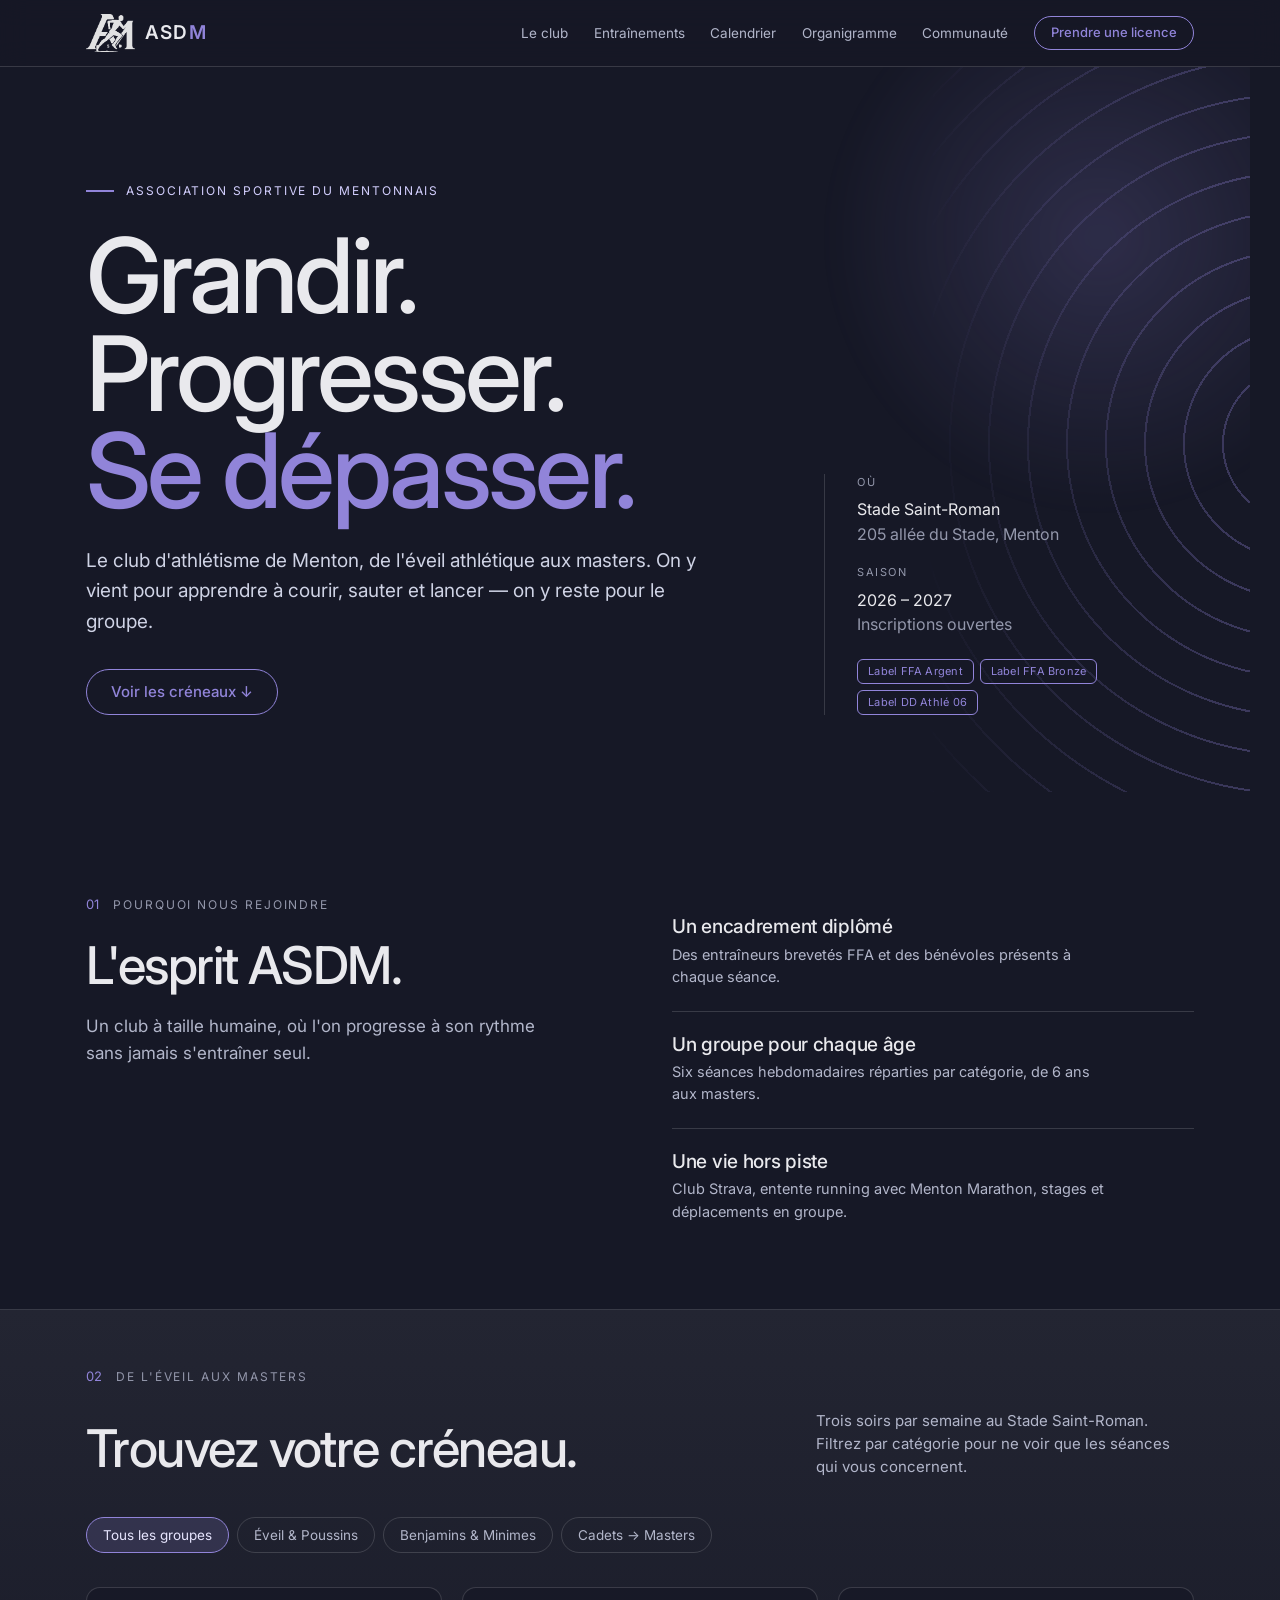
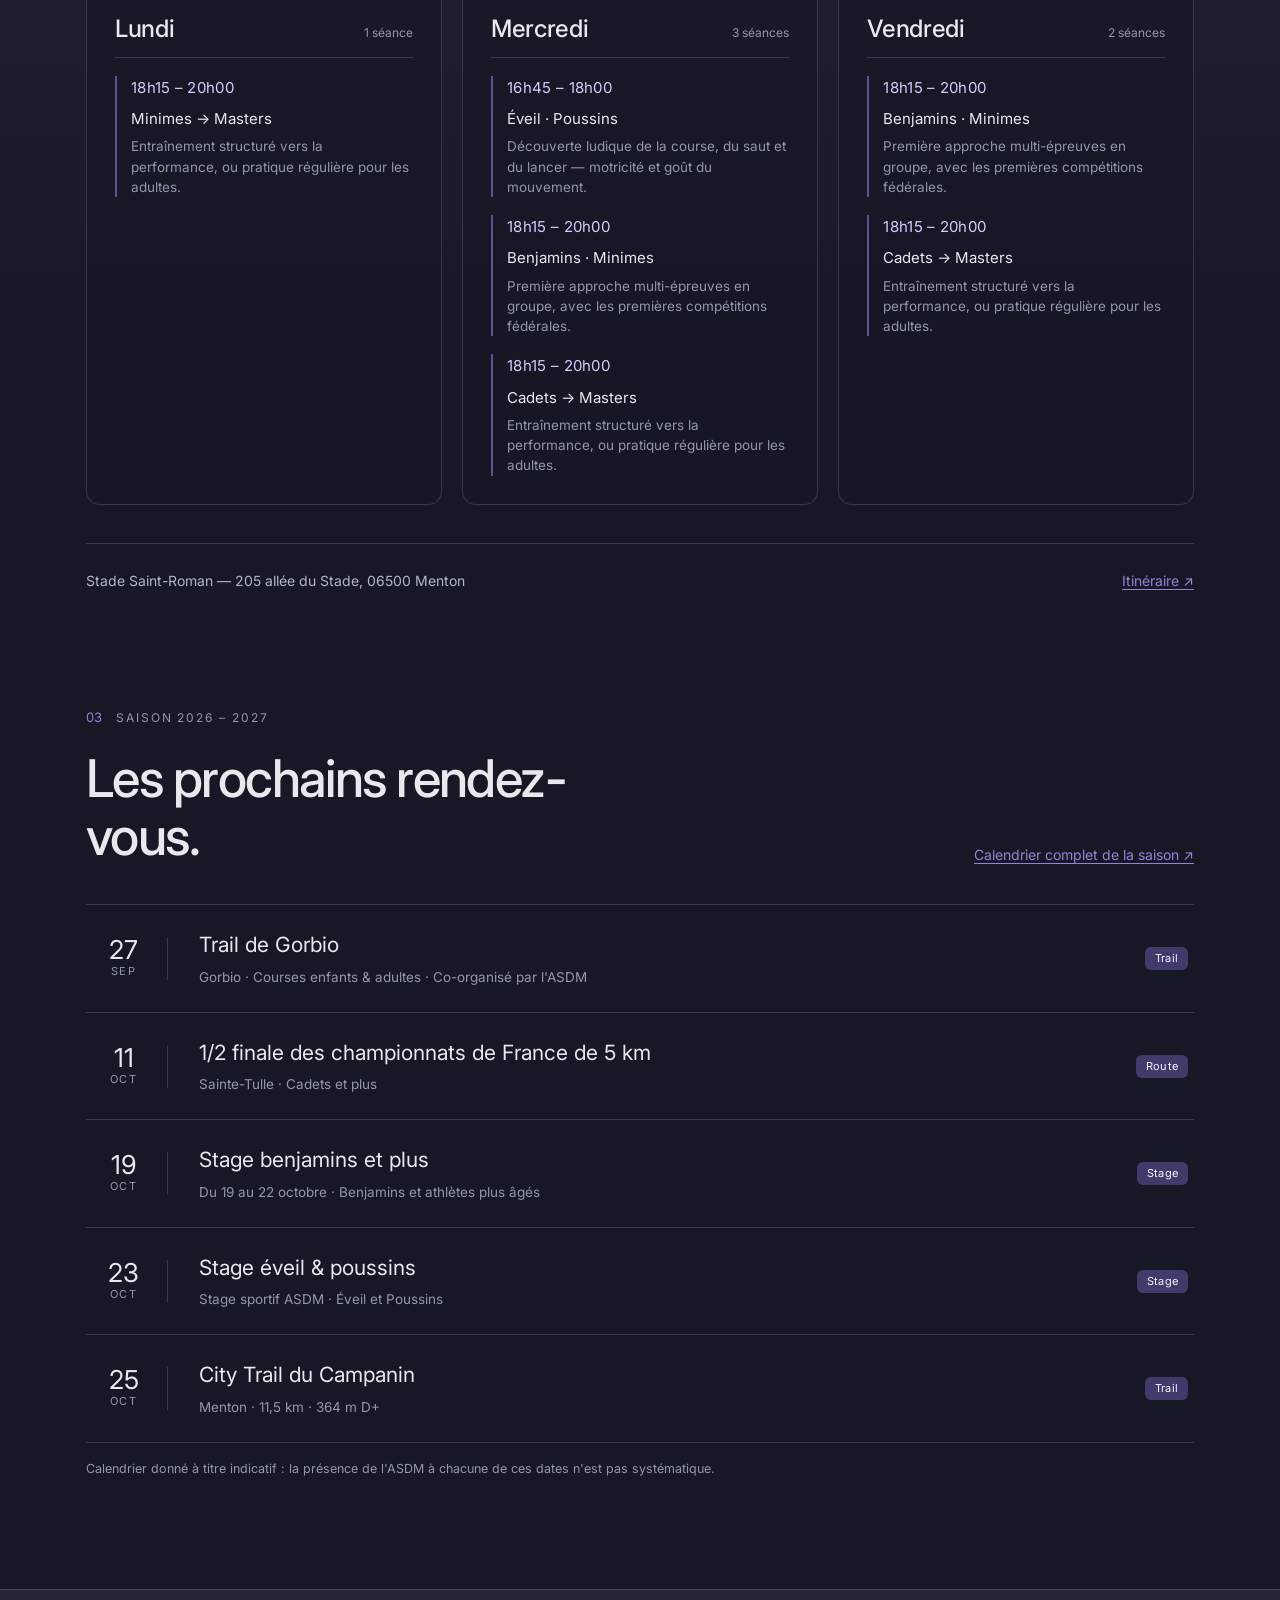
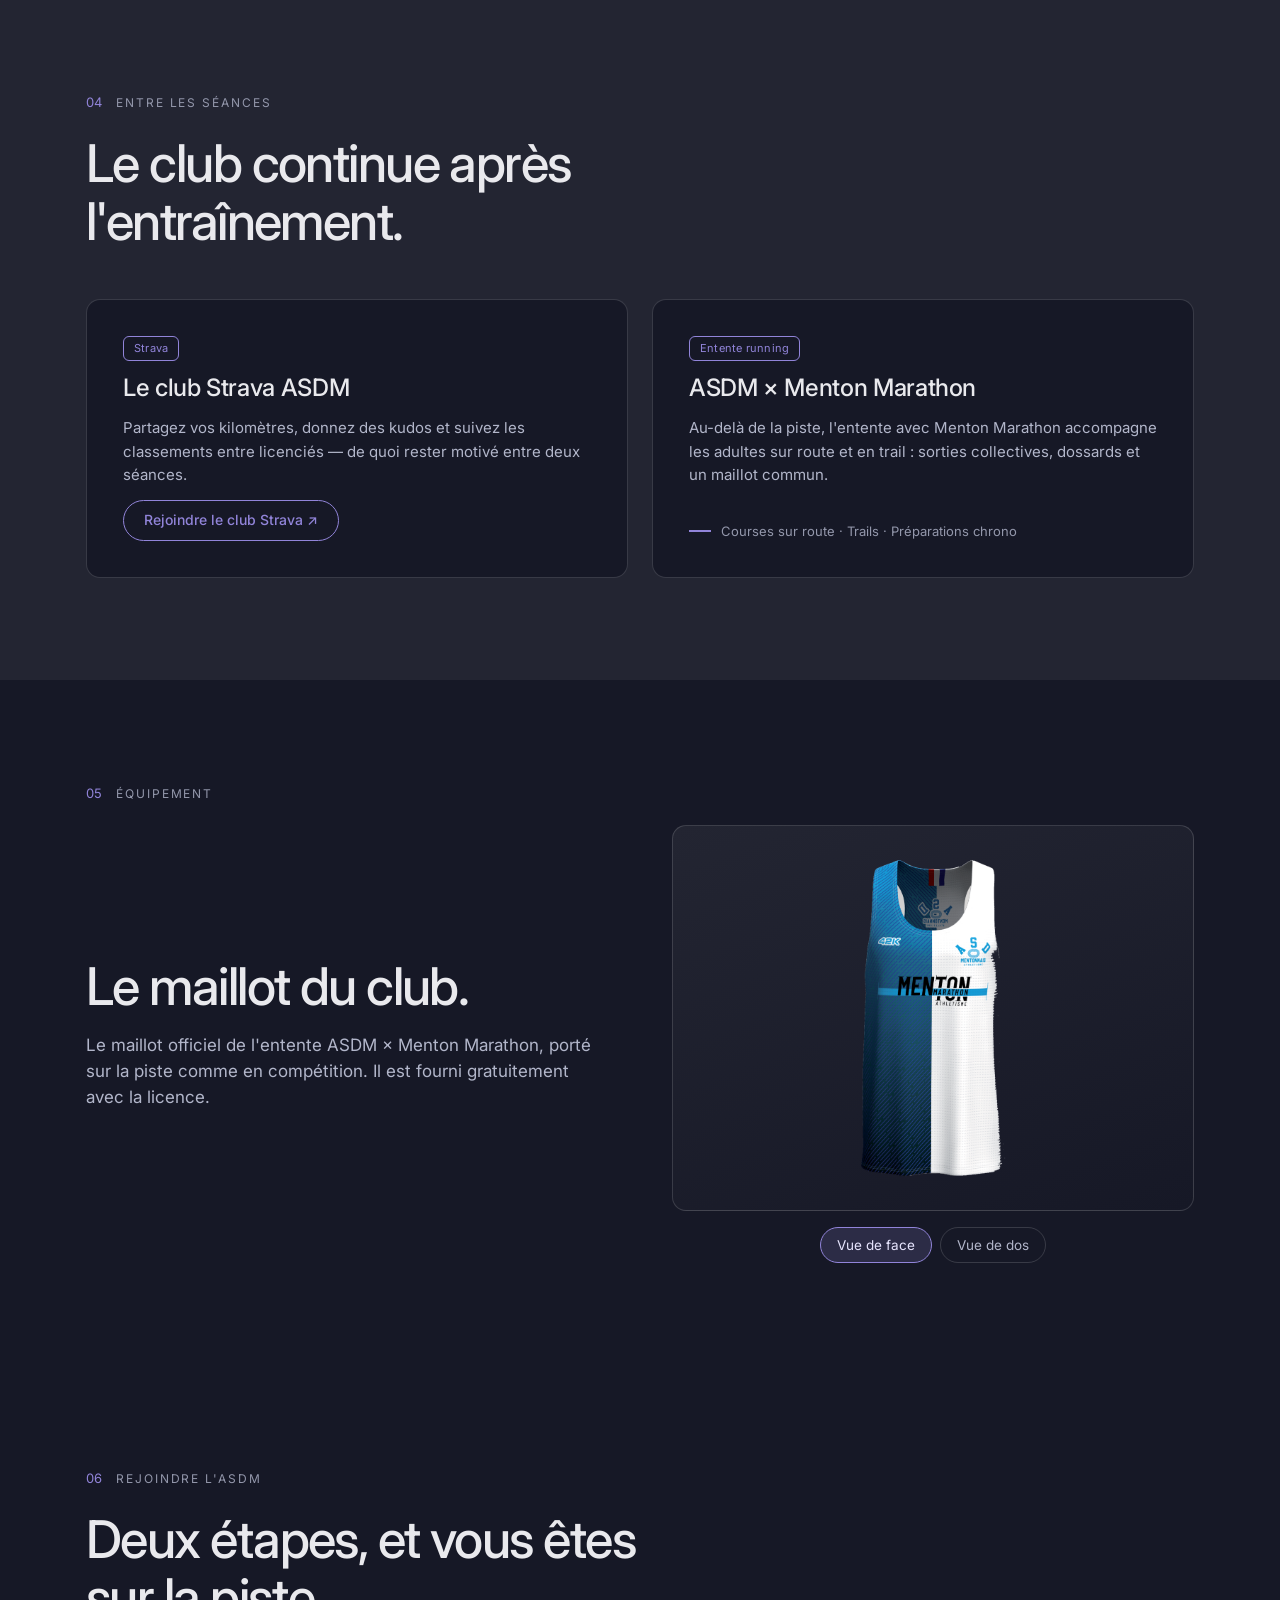
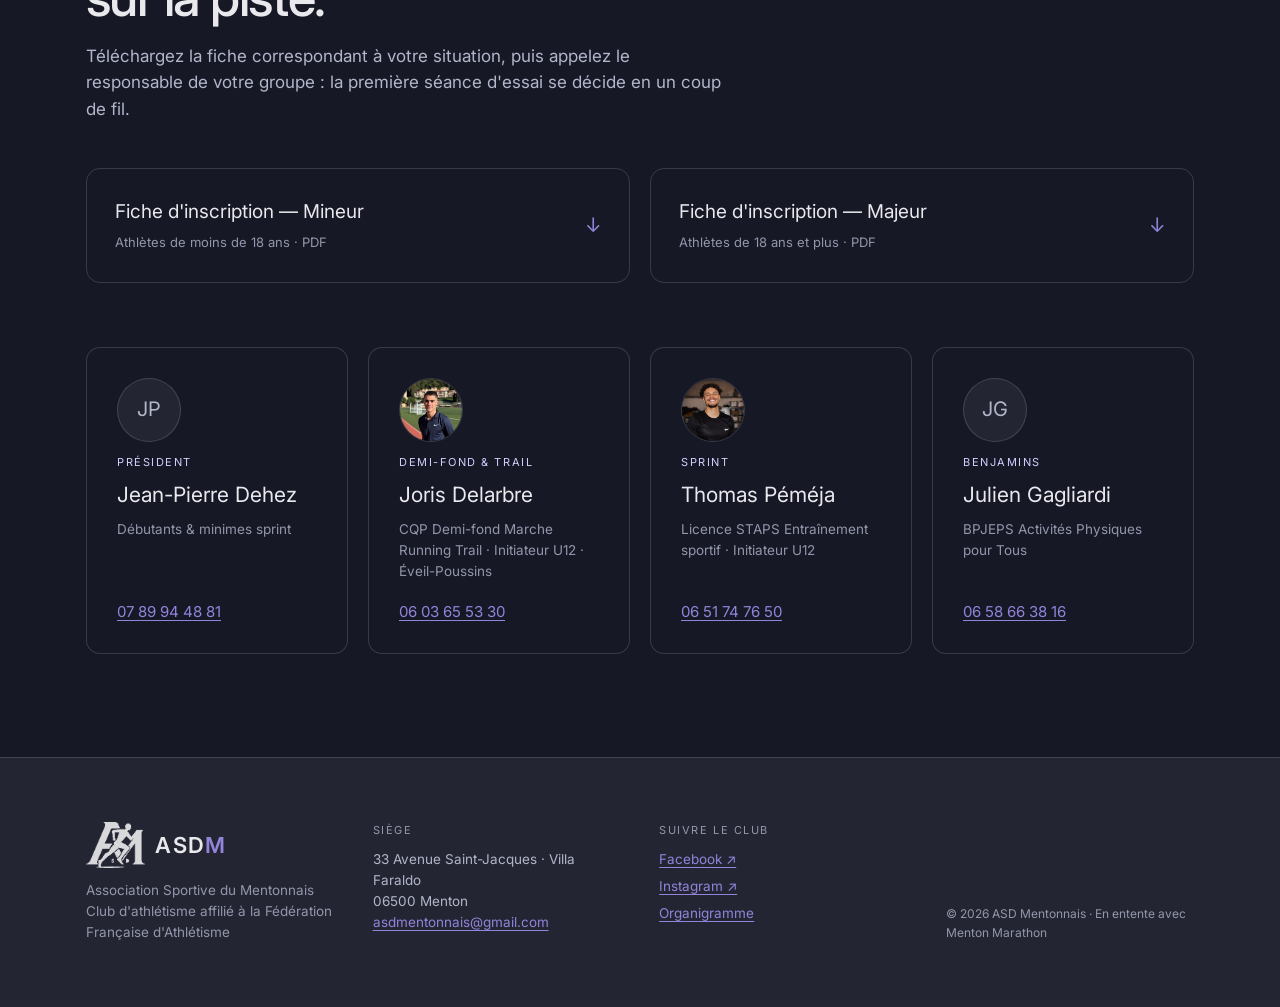
==== commit e277a157: "Refonte visuelle complète du site en thème sombre "Nocturne" Remplace les trois pages (accueil, cale" ====
--- a/index.html
+++ b/index.html
@@ -6,523 +6,382 @@
 <title>ASD Mentonnais — Club d'athlétisme à Menton</title>
 <meta name="description" content="L'ASD Mentonnais (ASDM) est le club d'athlétisme de Menton. Écoles d'athlétisme, entraînements pour tous les âges au Stade Saint-Roman, de l'éveil aux masters.">
 <link rel="icon" href="assets/favicon.png" type="image/png">
-<link rel="preconnect" href="https://fonts.googleapis.com">
-<link rel="preconnect" href="https://fonts.gstatic.com" crossorigin>
-<link href="https://fonts.googleapis.com/css2?family=Archivo:wght@500;600;700;800;900&family=Inter:wght@400;500;600;700&display=swap" rel="stylesheet">
-<link rel="stylesheet" href="css/styles.css">
+<link rel="stylesheet" href="assets/nocturne.css">
+<link rel="stylesheet" href="assets/site.css">
 </head>
-<body>
-
-<a class="skip-link" href="#contenu">Aller au contenu</a>
-
-<header class="site-header" id="site-header">
-  <div class="container header-inner">
-    <a href="#" class="brand" aria-label="ASD Mentonnais - Accueil">
-      <img class="brand-mark" src="assets/logo-mark.png" alt="" width="52" height="40">
-      <span class="brand-text">ASD<strong>M</strong></span>
+<body style="background: var(--color-bg); color: var(--color-text); font-family: var(--font-body); overflow-x: hidden">
+
+<a href="#club" class="skip-link">Aller au contenu</a>
+
+<header style="position: sticky; top: 0; z-index: 20; backdrop-filter: blur(14px); background: color-mix(in srgb, var(--color-bg) 82%, transparent); border-bottom: 1px solid var(--color-divider)">
+  <nav style="max-width: 1220px; margin: 0 auto; padding: 14px clamp(20px, 5vw, 56px); display: flex; align-items: center; gap: 28px; flex-wrap: wrap">
+    <a href="#top" style="display: flex; align-items: center; gap: 10px; text-decoration: none; color: var(--color-text); font-family: var(--font-heading); font-size: 19px; letter-spacing: 0.06em; font-weight: 600">
+      <img src="assets/logo-mark.png" alt="" style="height: 38px; width: auto; filter: brightness(0) invert(0.93); opacity: 0.95">
+      <span>ASD<span style="color: var(--color-accent)">M</span></span>
     </a>
-
-    <nav class="main-nav" id="main-nav" aria-label="Navigation principale">
-      <ul>
-        <li><a href="#club">L'association</a></li>
-        <li><a href="#ecole">Entraînements</a></li>
-        <li><a href="#calendrier">Compétitions</a></li>
-        <li><a href="calendrier.html">Calendrier</a></li>
-        <li><a href="organigramme.html">Organigramme</a></li>
-        <li><a href="#vie-du-club">Communauté</a></li>
-        <li><a href="#contact">Contact</a></li>
-      </ul>
-    </nav>
-
-    <div class="header-actions">
-      <button class="nav-toggle" id="nav-toggle" aria-expanded="false" aria-controls="main-nav" aria-label="Ouvrir le menu">
-        <span></span><span></span><span></span>
-      </button>
-    </div>
-  </div>
+    <div style="flex: 1"></div>
+    <div style="display: flex; align-items: center; gap: clamp(14px, 2vw, 26px); flex-wrap: wrap; font-size: 13.5px">
+      <a href="#club" class="nav-link">Le club</a>
+      <a href="#entrainements" class="nav-link">Entraînements</a>
+      <a href="calendrier.html" class="nav-link">Calendrier</a>
+      <a href="organigramme.html" class="nav-link">Organigramme</a>
+      <a href="#communaute" class="nav-link">Communauté</a>
+      <a href="#contact" class="btn btn-primary" style="font-size: 13px; padding: 8px 16px; border-radius: 999px">Prendre une licence</a>
+    </div>
+  </nav>
 </header>
 
-<main id="contenu">
-
-  <!-- HERO -->
-  <section class="hero" id="accueil">
-    <div class="hero-bg" aria-hidden="true">
-      <svg class="stadium-track" viewBox="0 0 700 400">
-        <rect x="80" y="15" width="540" height="350" rx="175" class="lane lane-6"/>
-        <rect x="100" y="35" width="500" height="310" rx="155" class="lane lane-5"/>
-        <rect x="120" y="55" width="460" height="270" rx="135" class="lane lane-4"/>
-        <rect x="140" y="75" width="420" height="230" rx="115" class="lane lane-3"/>
-        <rect x="160" y="95" width="380" height="190" rx="95" class="lane lane-2"/>
-        <rect x="180" y="115" width="340" height="150" rx="75" class="lane lane-1"/>
-        <line x1="530" y1="20" x2="530" y2="360" class="finish-line"/>
-      </svg>
-    </div>
-    <div class="container hero-inner">
-      <p class="eyebrow reveal">Association Sportive du Mentonnais</p>
-      <h1 class="reveal">
-        Grandir. Progresser.<br>
-        <span class="text-accent">Se dépasser.</span>
-      </h1>
-      <p class="hero-lead reveal">
-        L'ASD Mentonnais accueille enfants, jeunes et adultes au Stade Saint-Roman,
-        de l'initiation à la compétition — dans une ambiance conviviale, au cœur de Menton.
-      </p>
-      <div class="hero-actions reveal">
-        <a href="#contact" class="btn btn-primary">Prendre une licence ASDM</a>
-        <a href="#club" class="btn btn-ghost">Découvrir l'ASDM ↓</a>
-      </div>
-    </div>
-  </section>
-
-  <!-- 01 · LE CLUB -->
-  <section class="section" id="club">
-    <div class="container">
-      <div class="section-grid">
-        <div class="section-head">
-          <p class="kicker"><span class="kicker-num">01</span>Notre terrain de jeu</p>
-          <h2>Tous les âges.<br>Une seule ambition&nbsp;: progresser.</h2>
-        </div>
-        <div class="section-body">
-          <p class="lead">
-            L'ASD Mentonnais est le club d'athlétisme où l'on apprend les fondamentaux,
-            développe ses qualités physiques et découvre le plaisir de progresser en équipe —
-            de l'initiation à la compétition.
-          </p>
-          <p>
-            Sur piste, sur route et en trail, l'ASDM est de toutes les foulées&nbsp;: une
-            <a href="#running">entente avec Menton Marathon</a> vient encore élargir cette offre.
-          </p>
-          <ul class="discipline-row">
-            <li>
-              <svg width="22" height="22" viewBox="0 0 24 24" fill="none" aria-hidden="true"><path d="M4 19 9 11l3 3 4-6 4 4" stroke="currentColor" stroke-width="1.8" stroke-linecap="round" stroke-linejoin="round"/><circle cx="20" cy="6" r="1.6" fill="currentColor"/></svg>
-              <span>Courses</span>
-            </li>
-            <li>
-              <svg width="22" height="22" viewBox="0 0 24 24" fill="none" aria-hidden="true"><path d="M3 18c3-1 5-8 9-8s6 7 9 8" stroke="currentColor" stroke-width="1.8" stroke-linecap="round"/><circle cx="12" cy="8" r="1.6" fill="currentColor"/></svg>
-              <span>Sauts</span>
-            </li>
-            <li>
-              <svg width="22" height="22" viewBox="0 0 24 24" fill="none" aria-hidden="true"><circle cx="9" cy="9" r="4" stroke="currentColor" stroke-width="1.8"/><path d="M12 12 20 20M20 20v-5M20 20h-5" stroke="currentColor" stroke-width="1.8" stroke-linecap="round" stroke-linejoin="round"/></svg>
-              <span>Lancers</span>
-            </li>
-            <li>
-              <svg width="22" height="22" viewBox="0 0 24 24" fill="none" aria-hidden="true"><path d="M4 20c3-4 3-7 0-11M20 4c-3 4-3 7 0 11" stroke="currentColor" stroke-width="1.8" stroke-linecap="round"/><path d="M4 9c5 3 11 3 16-5M20 15c-5-3-11-3-16 5" stroke="currentColor" stroke-width="1.8" stroke-linecap="round"/></svg>
-              <span>Route &amp; trail</span>
-            </li>
-          </ul>
-          <blockquote class="pull-quote">
-            « Le seul chrono qui compte, c'est le tien. »
-          </blockquote>
-          <div class="fact-row">
-            <div class="fact">
-              <span class="fact-label">Où</span>
-              <span class="fact-value">Stade Saint-Roman, Menton</span>
-            </div>
-            <div class="fact">
-              <span class="fact-label">Coordonnées</span>
-              <span class="fact-value">43.8019° N · 7.4878° E</span>
-            </div>
-          </div>
-
-          <ul class="label-row">
-            <li>
-              <svg width="16" height="16" viewBox="0 0 24 24" fill="none" aria-hidden="true"><path d="M12 2v20M12 6c-3 0-6 2-6 5s3 4 6 4 6 1 6 4-3 5-6 5" stroke="currentColor" stroke-width="1.8" stroke-linecap="round"/></svg>
-              <span>Label DD Athlé06 · Développement durable</span>
-            </li>
-            <li>
-              <svg width="16" height="16" viewBox="0 0 24 24" fill="none" aria-hidden="true"><circle cx="12" cy="9" r="6" stroke="currentColor" stroke-width="1.8"/><path d="M8.5 14.5 7 22l5-3 5 3-1.5-7.5" stroke="currentColor" stroke-width="1.8" stroke-linejoin="round"/></svg>
-              <span>Label FFA Bronze · Activité Stade</span>
-            </li>
-            <li>
-              <svg width="16" height="16" viewBox="0 0 24 24" fill="none" aria-hidden="true"><circle cx="12" cy="9" r="6" stroke="currentColor" stroke-width="1.8"/><path d="M8.5 14.5 7 22l5-3 5 3-1.5-7.5" stroke="currentColor" stroke-width="1.8" stroke-linejoin="round"/></svg>
-              <span>Label FFA Argent · Éducation athlétique</span>
-            </li>
-          </ul>
-        </div>
-      </div>
-    </div>
-  </section>
-
-  <!-- 02 · POURQUOI REJOINDRE -->
-  <section class="section section-alt" id="pourquoi">
-    <div class="container">
-      <div class="section-head section-head-center">
-        <p class="kicker"><span class="kicker-num">02</span>Pourquoi nous rejoindre</p>
-        <h2>L'esprit ASDM, en quatre points</h2>
-      </div>
-
-      <div class="pillar-cards">
-        <article class="pillar-card">
-          <div class="pillar-icon" aria-hidden="true">
-            <svg width="24" height="24" viewBox="0 0 24 24" fill="none"><path d="M4 7c0-1.7 1.3-3 3-3h10c1.7 0 3 1.3 3 3v3a4 4 0 0 1-4 4h-1" stroke="currentColor" stroke-width="1.8" stroke-linecap="round"/><path d="M4 7v3a4 4 0 0 0 4 4h4" stroke="currentColor" stroke-width="1.8" stroke-linecap="round"/><circle cx="12" cy="18" r="3" stroke="currentColor" stroke-width="1.8"/></svg>
-          </div>
-          <h3>Encadrement passionné</h3>
-          <p>Des entraîneurs et bénévoles impliqués, qui accompagnent chaque athlète à son rythme et vers ses propres objectifs.</p>
-        </article>
-        <article class="pillar-card">
-          <div class="pillar-icon" aria-hidden="true">
-            <svg width="24" height="24" viewBox="0 0 24 24" fill="none"><circle cx="8" cy="8" r="3" stroke="currentColor" stroke-width="1.8"/><circle cx="17" cy="9" r="2.4" stroke="currentColor" stroke-width="1.8"/><path d="M3 20c0-3 2.2-5 5-5s5 2 5 5" stroke="currentColor" stroke-width="1.8" stroke-linecap="round"/><path d="M14 20c.3-2.3 1.8-4 4-4s3.7 1.7 4 4" stroke="currentColor" stroke-width="1.8" stroke-linecap="round"/></svg>
-          </div>
-          <h3>Un groupe pour chaque âge</h3>
-          <p>De l'éveil aux masters, chacun trouve sa séance, son groupe de niveau et des partenaires d'entraînement.</p>
-        </article>
-        <article class="pillar-card">
-          <div class="pillar-icon" aria-hidden="true">
-            <svg width="24" height="24" viewBox="0 0 24 24" fill="none"><path d="M12 21s7-6.5 7-12a7 7 0 1 0-14 0c0 5.5 7 12 7 12Z" stroke="currentColor" stroke-width="1.8"/><circle cx="12" cy="9" r="2.5" stroke="currentColor" stroke-width="1.8"/></svg>
-          </div>
-          <h3>Un stade rien qu'à nous</h3>
-          <p>Le Stade Saint-Roman, un cadre dédié pour s'entraîner toute l'année, à deux pas de la Méditerranée.</p>
-        </article>
-        <article class="pillar-card">
-          <div class="pillar-icon" aria-hidden="true">
-            <svg width="24" height="24" viewBox="0 0 24 24" fill="none"><path d="M12 20s-7-4.35-9.5-8.5C1 8 2.5 4.5 6 4c2-.3 4 .8 6 3 2-2.2 4-3.3 6-3 3.5.5 5 4 3.5 7.5C21 15.65 12 20 12 20Z" stroke="currentColor" stroke-width="1.8" stroke-linejoin="round"/></svg>
-          </div>
-          <h3>Une vie hors piste</h3>
-          <p>Communauté Strava, entente running avec Menton Marathon&nbsp;: l'ASDM ne s'arrête pas à l'entraînement.</p>
-        </article>
-      </div>
-    </div>
-  </section>
-
-  <!-- 03 · ECOLE D'ATHLETISME -->
-  <section class="section" id="ecole">
-    <div class="container">
-      <div class="section-head section-head-center">
-        <p class="kicker"><span class="kicker-num">03</span>De l'éveil aux masters</p>
-        <h2>Nos groupes d'entraînement</h2>
-        <p class="lead lead-center">À chaque âge son groupe, son rythme d'entraînement et ses objectifs.</p>
-      </div>
-
-      <div class="day-cards">
-        <article class="day-card">
-          <h3 class="day-name">Lundi</h3>
-          <div class="day-slot">
-            <span class="day-slot-time">18h15 – 20h00</span>
-            <ul class="day-slot-groups">
-              <li>
-                <span class="day-group-name">Minimes · Cadets · Juniors · Espoirs · Seniors · Masters</span>
-                <span class="day-group-desc">Entraînement structuré vers la performance, ou pratique régulière pour les athlètes adultes.</span>
-              </li>
-            </ul>
-          </div>
-        </article>
-
-        <article class="day-card">
-          <h3 class="day-name">Mercredi</h3>
-          <div class="day-slot">
-            <span class="day-slot-time">16h45 – 18h00</span>
-            <ul class="day-slot-groups">
-              <li>
-                <span class="day-group-name">Éveil · Poussins</span>
-                <span class="day-group-desc">Découverte ludique de la course, du saut et du lancer, pour développer la motricité et le goût du mouvement.</span>
-              </li>
-            </ul>
-          </div>
-          <div class="day-slot">
-            <span class="day-slot-time">18h15 – 20h00</span>
-            <ul class="day-slot-groups">
-              <li>
-                <span class="day-group-name">Benjamins · Minimes</span>
-                <span class="day-group-desc">Première approche multi-épreuves en groupe, avec les premières compétitions fédérales.</span>
-              </li>
-              <li>
-                <span class="day-group-name">Cadets · Juniors · Espoirs · Seniors · Masters</span>
-                <span class="day-group-desc">Entraînement structuré vers la performance, ou pratique régulière pour les athlètes adultes.</span>
-              </li>
-            </ul>
-          </div>
-        </article>
-
-        <article class="day-card">
-          <h3 class="day-name">Vendredi</h3>
-          <div class="day-slot">
-            <span class="day-slot-time">18h15 – 20h00</span>
-            <ul class="day-slot-groups">
-              <li>
-                <span class="day-group-name">Benjamins · Minimes</span>
-                <span class="day-group-desc">Première approche multi-épreuves en groupe, avec les premières compétitions fédérales.</span>
-              </li>
-              <li>
-                <span class="day-group-name">Cadets · Juniors · Espoirs · Seniors · Masters</span>
-                <span class="day-group-desc">Entraînement structuré vers la performance, ou pratique régulière pour les athlètes adultes.</span>
-              </li>
-            </ul>
-          </div>
-        </article>
-      </div>
-
-      <div class="location-strip">
-        <div class="location-text">
-          <p class="kicker">On se retrouve où&nbsp;?</p>
-          <h3>Au Stade Saint-Roman</h3>
-          <p class="lead">205 allée du Stade, 06500 Menton — un lieu dédié pour apprendre, s'entraîner et progresser ensemble, à deux pas de la Méditerranée.</p>
-          <a class="map-link" href="https://www.openstreetmap.org/?mlat=43.8019&mlon=7.4878#map=16/43.8019/7.4878" target="_blank" rel="noopener">Voir le plan en grand ↗</a>
-        </div>
-        <div class="map-frame">
-          <iframe
-            title="Localisation du Stade Saint-Roman, Menton"
-            src="https://www.openstreetmap.org/export/embed.html?bbox=7.4698%2C43.7919%2C7.5058%2C43.8119&layer=mapnik&marker=43.8019%2C7.4878"
-            loading="lazy">
-          </iframe>
-        </div>
-      </div>
-    </div>
-  </section>
-
-  <!-- 04 · CALENDRIER DES COMPETITIONS -->
-  <section class="section section-alt" id="calendrier">
-    <div class="container">
-      <div class="section-grid section-grid-reverse">
-        <div class="section-body">
-          <p class="kicker"><span class="kicker-num">04</span>Saison 2026 – 2027</p>
-          <h2>Le calendrier des compétitions</h2>
-          <p class="lead">
-            Voici les prochains rendez-vous des deux prochains mois&nbsp;: courses, stages
-            et temps forts de la vie du club.
-          </p>
-        </div>
-        <div class="section-media">
-          <ul class="competition-list">
-            <li>
-              <div class="comp-date"><span class="comp-day">27</span><span class="comp-month">Sep</span></div>
-              <div class="comp-info">
-                <h3>Trail de Gorbio</h3>
-                <p>Trail · Gorbio · Courses enfants &amp; adultes · Co-organisé par l'ASDM</p>
-              </div>
-            </li>
-            <li>
-              <div class="comp-date"><span class="comp-day">11</span><span class="comp-month">Oct</span></div>
-              <div class="comp-info">
-                <h3>1/2 finale des championnats de France de 5&nbsp;km</h3>
-                <p>Route · Sainte-Tulle · Cadets et plus</p>
-              </div>
-            </li>
-            <li>
-              <div class="comp-date"><span class="comp-day">19</span><span class="comp-month">Oct</span></div>
-              <div class="comp-info">
-                <h3>Stage benjamins et plus</h3>
-                <p>Stage sportif ASDM · Du 19 au 22 octobre · Benjamins et athlètes plus âgés</p>
-              </div>
-            </li>
-            <li>
-              <div class="comp-date"><span class="comp-day">23</span><span class="comp-month">Oct</span></div>
-              <div class="comp-info">
-                <h3>Stage éveil &amp; poussins</h3>
-                <p>Stage sportif ASDM · Éveil et Poussins</p>
-              </div>
-            </li>
-            <li>
-              <div class="comp-date"><span class="comp-day">25</span><span class="comp-month">Oct</span></div>
-              <div class="comp-info">
-                <h3>City Trail du Campanin</h3>
-                <p>Trail · Menton · 11,5 km, 364 m D+</p>
-              </div>
-            </li>
-          </ul>
-          <p class="calendar-disclaimer">Calendrier donné à titre indicatif&nbsp;: la présence de l'ASDM à chacune de ces dates n'est pas systématique.</p>
-          <a class="link-arrow" href="calendrier.html">Voir le calendrier complet de la saison ↗</a>
-
-          <div class="route-embeds">
-            <div class="route-embed">
-              <p class="route-embed-label">Tracé du Trail de Gorbio</p>
-              <div class="strava-embed-placeholder" data-embed-type="route" data-embed-id="3525987253165406986" data-style="hybrid" data-terrain="3d" data-surface-type="true" data-map-hash="11.51/43.7824/7.4321" data-from-embed="true" data-token="U0f0BH3DekKYXL7RMGMiPm8K5NV0LVMoji3zt5yJADo"></div>
-            </div>
-            <div class="route-embed">
-              <p class="route-embed-label">Tracé du City Trail du Campanin</p>
-              <div class="strava-embed-placeholder" data-embed-type="route" data-embed-id="3523989199381940374" data-style="hybrid" data-terrain="3d" data-surface-type="true" data-map-hash="12.81/43.78456/7.51451" data-from-embed="true" data-token="qg6Y2GskEwGerSRrd-diHQV0qY158kFCiJDoaqtofTo"></div>
-            </div>
-          </div>
-        </div>
-      </div>
-    </div>
-  </section>
-
-  <!-- 05 · VIE DU CLUB / COMMUNAUTE -->
-  <section class="section section-dark" id="vie-du-club">
-    <div class="track-texture" aria-hidden="true">
-      <svg viewBox="0 0 700 400" preserveAspectRatio="xMidYMid slice">
-        <rect x="80" y="15" width="540" height="350" rx="175"/>
-        <rect x="120" y="55" width="460" height="270" rx="135"/>
-        <rect x="160" y="95" width="380" height="190" rx="95"/>
-      </svg>
-    </div>
-    <div class="container">
-      <div class="section-grid">
-        <div class="section-head">
-          <p class="kicker"><span class="kicker-num">05</span>Entre les séances</p>
-          <h2>Courir ensemble, même entre les séances.</h2>
-        </div>
-        <div class="section-body">
-          <p class="lead">
-            L'ASDM se vit aussi en dehors des créneaux d'entraînement. Retrouve les activités
-            des membres, partage tes kilomètres et encourage le collectif sur Strava, entre licenciés.
-          </p>
-          <div class="strava-card">
-            <div class="strava-card-icon" aria-hidden="true">
-              <svg width="28" height="28" viewBox="0 0 24 24" fill="currentColor"><path d="M13.828 0 6.4 14.256h4.517L13.83 8.51l2.913 5.746h4.487L13.828 0Zm.017 14.256-2.184 4.28-2.19-4.28H5.977L11.66 24l5.683-9.744h-3.498Z"/></svg>
-            </div>
-            <div>
-              <h3>Strava ASDM</h3>
-              <p>Activités, kudos et classements entre licenciés.</p>
-            </div>
-            <a href="#contact" class="btn btn-outline-light btn-sm strava-cta">Rejoindre l'ASDM sur Strava ↗</a>
-          </div>
-        </div>
-      </div>
-    </div>
-  </section>
-
-  <!-- 05 · ENTENTE RUNNING -->
-  <section class="section" id="running">
-    <div class="container">
-      <div class="section-head section-head-center">
-        <p class="kicker"><span class="kicker-num">06</span>L'entente running</p>
-        <h2>L'ASDM, présente sur route et en trail</h2>
-        <p class="lead lead-center">
-          Au-delà de la piste, l'ASDM accompagne aussi ses athlètes adultes sur route et en trail,
-          grâce à une entente avec Menton Marathon qui élargit encore cette offre.
-        </p>
-      </div>
-
-      <div class="jersey-showcase">
-        <div class="jersey-flip" tabindex="0" role="button" aria-label="Voir le dos du maillot">
-          <img class="jersey-front" src="assets/maillot-menton-marathon-avant.png" alt="Maillot de l'entente ASDM × Menton Marathon, vue de face" loading="lazy">
-          <img class="jersey-back" src="assets/maillot-menton-marathon-arriere.png" alt="Maillot de l'entente ASDM × Menton Marathon, vue de dos" loading="lazy">
-          <span class="jersey-hint">
-            <svg width="14" height="14" viewBox="0 0 24 24" fill="none" aria-hidden="true"><path d="M3 12a9 9 0 0 1 15-6.7M21 12a9 9 0 0 1-15 6.7" stroke="currentColor" stroke-width="1.8" stroke-linecap="round"/><path d="M18 3v4h-4M6 21v-4h4" stroke="currentColor" stroke-width="1.8" stroke-linecap="round" stroke-linejoin="round"/></svg>
-            Voir le dos
-          </span>
-        </div>
-      </div>
-      <p class="jersey-caption">Le maillot officiel de l'entente ASDM × Menton Marathon</p>
-    </div>
-  </section>
-
-  <!-- 07 · INSCRIPTIONS -->
-  <section class="section section-alt" id="inscriptions">
-    <div class="container">
-      <div class="section-head section-head-center">
-        <p class="kicker">Rejoindre l'ASDM</p>
-        <h2>Inscriptions — Saison 2026 – 2027</h2>
-        <p class="lead lead-center">
-          Téléchargez la fiche d'inscription correspondant à votre situation pour préparer
-          votre dossier avant de nous rencontrer au Stade Saint-Roman.
-        </p>
-      </div>
-
-      <div class="download-cards">
-        <a class="download-card" href="https://drive.google.com/file/d/1fHUbmeqdBZAetE7ULP8leYUsZY-GYtfT/view?usp=sharing" target="_blank" rel="noopener">
-          <div class="download-icon" aria-hidden="true">
-            <svg width="24" height="24" viewBox="0 0 24 24" fill="none"><path d="M7 3.5h7l4 4V19a1.5 1.5 0 0 1-1.5 1.5h-9A1.5 1.5 0 0 1 6 19V5a1.5 1.5 0 0 1 1.5-1.5Z" stroke="currentColor" stroke-width="1.8" stroke-linejoin="round"/><path d="M14 3.5V7a1 1 0 0 0 1 1h3.5" stroke="currentColor" stroke-width="1.8" stroke-linejoin="round"/><path d="M12 12v5m0 0 2.2-2.2M12 17l-2.2-2.2" stroke="currentColor" stroke-width="1.8" stroke-linecap="round" stroke-linejoin="round"/></svg>
-          </div>
-          <div class="download-text">
-            <h3>Fiche d'inscription — Mineur</h3>
-            <p>Athlètes de moins de 18 ans · PDF à télécharger</p>
-          </div>
-          <span class="download-cta">Télécharger ↗</span>
-        </a>
-        <a class="download-card" href="https://drive.google.com/file/d/1PCuZyP5pd4sSRH-72QChlCGLAcFNn6R5/view?usp=sharing" target="_blank" rel="noopener">
-          <div class="download-icon" aria-hidden="true">
-            <svg width="24" height="24" viewBox="0 0 24 24" fill="none"><path d="M7 3.5h7l4 4V19a1.5 1.5 0 0 1-1.5 1.5h-9A1.5 1.5 0 0 1 6 19V5a1.5 1.5 0 0 1 1.5-1.5Z" stroke="currentColor" stroke-width="1.8" stroke-linejoin="round"/><path d="M14 3.5V7a1 1 0 0 0 1 1h3.5" stroke="currentColor" stroke-width="1.8" stroke-linejoin="round"/><path d="M12 12v5m0 0 2.2-2.2M12 17l-2.2-2.2" stroke="currentColor" stroke-width="1.8" stroke-linecap="round" stroke-linejoin="round"/></svg>
-          </div>
-          <div class="download-text">
-            <h3>Fiche d'inscription — Majeur</h3>
-            <p>Athlètes de 18 ans et plus · PDF à télécharger</p>
-          </div>
-          <span class="download-cta">Télécharger ↗</span>
-        </a>
-      </div>
-    </div>
-  </section>
-
-  <!-- 06 · CONTACT / LICENCE -->
-  <section class="section section-cta" id="contact">
-    <div class="container">
-      <div class="section-head section-head-center">
-        <p class="kicker">Rejoins l'ASDM</p>
-        <h2>Prends ta licence ASDM</h2>
-        <p class="lead lead-center">
-          Contacte directement l'un des responsables pour choisir le bon groupe
-          et organiser une première rencontre au Stade Saint-Roman.
-        </p>
-      </div>
-
-      <div class="contact-grid">
-        <div class="contact-card contact-card-featured">
-          <span class="contact-badge">Président</span>
-          <span class="contact-name">Jean-Pierre Dehez</span>
-          <p class="contact-qualif">Coach minimes &amp; débutants sprint</p>
-          <a class="contact-phone" href="tel:+33789944881">07 89 94 48 81</a>
-        </div>
-        <div class="contact-card">
-          <img class="contact-photo" src="assets/coach-joris.jpg" alt="Joris Delarbre" width="88" height="88" loading="lazy">
-          <span class="contact-badge">Coach demi-fond, running &amp; trail · Éveil-Poussins</span>
-          <span class="contact-name">Joris Delarbre</span>
-          <p class="contact-qualif">CQP Technicien Sportif d'Athlétisme – Demi-fond Marche Running Trail · Initiateur U12</p>
-          <a class="contact-phone" href="tel:+33603655330">06 03 65 53 30</a>
-          <div class="contact-links">
-            <a class="contact-link contact-link-ffa" href="https://www.athle.fr/athletes/1403274" target="_blank" rel="noopener" aria-label="Fiche FFA de Joris Delarbre">FFA</a>
-            <a class="contact-link" href="https://www.instagram.com/joris_dlbr_pro" target="_blank" rel="noopener" aria-label="Instagram de Joris Delarbre">
-              <svg width="16" height="16" viewBox="0 0 24 24" fill="none" aria-hidden="true"><rect x="3" y="3" width="18" height="18" rx="5" stroke="currentColor" stroke-width="1.8"/><circle cx="12" cy="12" r="4" stroke="currentColor" stroke-width="1.8"/><circle cx="17.2" cy="6.8" r="1" fill="currentColor"/></svg>
-            </a>
-            <a class="contact-link" href="https://www.youtube.com/@JorisDELARBRE-ProCoaching" target="_blank" rel="noopener" aria-label="YouTube de Joris Delarbre">
-              <svg width="16" height="16" viewBox="0 0 24 24" fill="none" aria-hidden="true"><rect x="2" y="5" width="20" height="14" rx="4" stroke="currentColor" stroke-width="1.8"/><path d="M10 9l5 3-5 3V9Z" fill="currentColor"/></svg>
-            </a>
-          </div>
-        </div>
-        <div class="contact-card">
-          <img class="contact-photo" src="assets/coach-thomas.jpg" alt="Thomas Pemeja" width="88" height="88" loading="lazy">
-          <span class="contact-badge">Coach sprint</span>
-          <span class="contact-name">Thomas Pemeja</span>
-          <p class="contact-qualif">Licence STAPS – Entraînement sportif · Initiateur U12</p>
-          <a class="contact-phone" href="tel:+33651747650">06 51 74 76 50</a>
-          <div class="contact-links">
-            <a class="contact-link contact-link-ffa" href="https://www.athle.fr/athletes/1817583" target="_blank" rel="noopener" aria-label="Fiche FFA de Thomas Pemeja">FFA</a>
-            <a class="contact-link" href="https://www.instagram.com/pemeja_thomas_" target="_blank" rel="noopener" aria-label="Instagram de Thomas Pemeja">
-              <svg width="16" height="16" viewBox="0 0 24 24" fill="none" aria-hidden="true"><rect x="3" y="3" width="18" height="18" rx="5" stroke="currentColor" stroke-width="1.8"/><circle cx="12" cy="12" r="4" stroke="currentColor" stroke-width="1.8"/><circle cx="17.2" cy="6.8" r="1" fill="currentColor"/></svg>
-            </a>
-          </div>
-        </div>
-        <div class="contact-card">
-          <span class="contact-badge">Coach benjamins</span>
-          <span class="contact-name">Julien</span>
-          <p class="contact-qualif">BPJEPS Activités Physiques pour Tous</p>
-          <a class="contact-phone" href="tel:+33658663816">06 58 66 38 16</a>
-        </div>
+<main>
+
+  <section id="top" style="position: relative; max-width: 1220px; margin: 0 auto; padding: clamp(56px, 9vw, 120px) clamp(20px, 5vw, 56px) clamp(40px, 6vw, 88px)">
+    <div style="position: absolute; inset: 0; overflow: hidden; pointer-events: none" aria-hidden="true">
+      <div style="position: absolute; top: 52%; right: -640px; width: 1180px; height: 1180px; transform: translateY(-50%); border-radius: 50%; background: repeating-radial-gradient(circle at 50% 50%, transparent 0 37px, color-mix(in srgb, var(--color-accent) 85%, transparent) 37px 39px); -webkit-mask-image: linear-gradient(to left, #000 20%, transparent 78%); mask-image: linear-gradient(to left, #000 18%, transparent 82%); opacity: 0.85"></div>
+      <div style="position: absolute; top: -140px; right: -160px; width: 620px; height: 620px; border-radius: 50%; background: radial-gradient(circle, color-mix(in srgb, var(--color-accent) 20%, transparent), transparent 62%); filter: blur(12px)"></div>
+    </div>
+    <div style="position: relative; display: grid; grid-template-columns: minmax(0, 1.55fr) minmax(0, 0.85fr); gap: clamp(28px, 5vw, 72px); align-items: end">
+      <div style="animation: asdmRise 0.7s ease both">
+        <div style="display: flex; align-items: center; gap: 12px; margin-bottom: 26px">
+          <span style="width: 28px; height: 2px; background: var(--color-accent); display: block"></span>
+          <span style="font-size: 12px; letter-spacing: 0.16em; text-transform: uppercase; color: var(--color-accent-300)">Association Sportive du Mentonnais</span>
+        </div>
+        <h1 style="font-size: clamp(46px, 8.4vw, 104px); line-height: 0.94; letter-spacing: -0.035em; margin: 0 0 26px; text-wrap: balance">Grandir.<br>Progresser.<br><span style="color: var(--color-accent)">Se dépasser.</span></h1>
+        <p style="font-size: clamp(16px, 1.5vw, 19px); line-height: 1.6; max-width: 54ch; color: var(--color-neutral-300); margin: 0 0 32px">Le club d'athlétisme de Menton, de l'éveil athlétique aux masters. On y vient pour apprendre à courir, sauter et lancer — on y reste pour le groupe.</p>
+        <div style="display: flex; gap: 12px; flex-wrap: wrap">
+          <a href="#entrainements" class="btn btn-primary" style="padding: 13px 24px; border-radius: 999px; font-size: 15px">Voir les créneaux ↓</a>
+        </div>
+      </div>
+      <div style="display: flex; flex-direction: column; gap: 18px; border-left: 1px solid var(--color-divider); padding-left: clamp(18px, 2.5vw, 32px)">
+        <div>
+          <div style="font-size: 11px; letter-spacing: 0.14em; text-transform: uppercase; color: var(--color-neutral-500); margin-bottom: 6px">Où</div>
+          <div style="font-size: 16px">Stade Saint-Roman<br><span style="color: var(--color-neutral-500)">205 allée du Stade, Menton</span></div>
+        </div>
+        <div>
+          <div style="font-size: 11px; letter-spacing: 0.14em; text-transform: uppercase; color: var(--color-neutral-500); margin-bottom: 6px">Saison</div>
+          <div style="font-size: 16px">2026 – 2027<br><span style="color: var(--color-neutral-500)">Inscriptions ouvertes</span></div>
+        </div>
+        <div style="display: flex; flex-wrap: wrap; gap: 6px; padding-top: 4px">
+          <span class="tag tag-outline" style="font-size: 11px">Label FFA Argent</span>
+          <span class="tag tag-outline" style="font-size: 11px">Label FFA Bronze</span>
+          <span class="tag tag-outline" style="font-size: 11px">Label DD Athlé 06</span>
+        </div>
+      </div>
+    </div>
+  </section>
+
+  <section id="club" style="max-width: 1220px; margin: 0 auto; padding: clamp(60px, 8vw, 110px) clamp(20px, 5vw, 56px) clamp(40px, 5vw, 72px)">
+    <div style="display: grid; grid-template-columns: repeat(auto-fit, minmax(300px, 1fr)); gap: clamp(28px, 5vw, 72px); align-items: start">
+      <div>
+        <div style="display: flex; align-items: baseline; gap: 14px; margin-bottom: 22px">
+          <span style="font-family: var(--font-heading); font-size: 13px; color: var(--color-accent)">01</span>
+          <span style="font-size: 12px; letter-spacing: 0.16em; text-transform: uppercase; color: var(--color-neutral-500)">Pourquoi nous rejoindre</span>
+        </div>
+        <h2 style="font-size: clamp(30px, 4.2vw, 52px); letter-spacing: -0.03em; max-width: 14ch; margin: 0 0 18px; text-wrap: balance">L'esprit ASDM.</h2>
+        <p style="max-width: 44ch; color: var(--color-neutral-400); font-size: 17px; margin: 0">Un club à taille humaine, où l'on progresse à son rythme sans jamais s'entraîner seul.</p>
+      </div>
+      <div style="display: flex; flex-direction: column">
+        <div style="padding: clamp(16px, 2vw, 22px) 0; border-bottom: 1px solid var(--color-divider)">
+          <h3 style="font-size: 19px; margin: 0 0 6px">Un encadrement diplômé</h3>
+          <p style="color: var(--color-neutral-400); font-size: 14.5px; margin: 0; max-width: 48ch">Des entraîneurs brevetés FFA et des bénévoles présents à chaque séance.</p>
+        </div>
+        <div style="padding: clamp(16px, 2vw, 22px) 0; border-bottom: 1px solid var(--color-divider)">
+          <h3 style="font-size: 19px; margin: 0 0 6px">Un groupe pour chaque âge</h3>
+          <p style="color: var(--color-neutral-400); font-size: 14.5px; margin: 0; max-width: 48ch">Six séances hebdomadaires réparties par catégorie, de 6 ans aux masters.</p>
+        </div>
+        <div style="padding: clamp(16px, 2vw, 22px) 0">
+          <h3 style="font-size: 19px; margin: 0 0 6px">Une vie hors piste</h3>
+          <p style="color: var(--color-neutral-400); font-size: 14.5px; margin: 0; max-width: 48ch">Club Strava, entente running avec Menton Marathon, stages et déplacements en groupe.</p>
+        </div>
+      </div>
+    </div>
+  </section>
+
+  <section id="entrainements" style="border-top: 1px solid var(--color-divider); background: linear-gradient(180deg, var(--color-surface), var(--color-bg) 70%)">
+    <div style="max-width: 1220px; margin: 0 auto; padding: clamp(34px, 4.4vw, 62px) clamp(20px, 5vw, 56px) clamp(38px, 4.6vw, 66px)">
+      <div style="display: flex; align-items: baseline; gap: 14px; margin-bottom: 22px">
+        <span style="font-family: var(--font-heading); font-size: 13px; color: var(--color-accent)">02</span>
+        <span style="font-size: 12px; letter-spacing: 0.16em; text-transform: uppercase; color: var(--color-neutral-500)">De l'éveil aux masters</span>
+      </div>
+      <div style="display: flex; justify-content: space-between; align-items: flex-end; gap: 24px; flex-wrap: wrap; margin-bottom: clamp(26px, 3vw, 40px)">
+        <h2 style="font-size: clamp(30px, 4.2vw, 52px); letter-spacing: -0.03em; margin: 0; max-width: 16ch">Trouvez votre créneau.</h2>
+        <p style="color: var(--color-neutral-400); font-size: 15px; margin: 0; max-width: 42ch">Trois soirs par semaine au Stade Saint-Roman. Filtrez par catégorie pour ne voir que les séances qui vous concernent.</p>
+      </div>
+
+      <div data-role="training-filters" style="display: flex; flex-wrap: wrap; gap: 8px; margin-bottom: clamp(22px, 3vw, 34px)">
+        <button type="button" class="pill-btn is-active" data-filter="tous">Tous les groupes</button>
+        <button type="button" class="pill-btn" data-filter="petits">Éveil &amp; Poussins</button>
+        <button type="button" class="pill-btn" data-filter="moyens">Benjamins &amp; Minimes</button>
+        <button type="button" class="pill-btn" data-filter="grands">Cadets → Masters</button>
+      </div>
+
+      <div style="display: grid; grid-template-columns: repeat(auto-fit, minmax(240px, 1fr)); gap: clamp(14px, 1.6vw, 22px); align-items: stretch">
+
+        <div data-role="training-day" style="border: 1px solid var(--color-divider); border-radius: var(--radius-lg); padding: clamp(20px, 2.4vw, 28px); background: color-mix(in srgb, var(--color-bg) 70%, transparent); display: flex; flex-direction: column; gap: 18px">
+          <div style="display: flex; align-items: baseline; justify-content: space-between; border-bottom: 1px solid var(--color-divider); padding-bottom: 14px">
+            <h3 style="font-size: 24px; margin: 0">Lundi</h3>
+            <span data-role="day-count" style="font-size: 12px; color: var(--color-neutral-500)">1 séance</span>
+          </div>
+          <div data-cat="grands" class="slot-filled">
+            <div style="font-family: var(--font-heading); font-size: 15px; color: var(--color-accent-300); letter-spacing: 0.02em; margin-bottom: 8px">18h15 – 20h00</div>
+            <div style="font-size: 15px; margin-bottom: 6px">Minimes → Masters</div>
+            <div style="font-size: 13.5px; color: var(--color-neutral-500); line-height: 1.5">Entraînement structuré vers la performance, ou pratique régulière pour les adultes.</div>
+          </div>
+          <div data-role="day-empty" class="slot-empty" hidden>Pas de séance pour ce groupe</div>
+        </div>
+
+        <div data-role="training-day" style="border: 1px solid var(--color-divider); border-radius: var(--radius-lg); padding: clamp(20px, 2.4vw, 28px); background: color-mix(in srgb, var(--color-bg) 70%, transparent); display: flex; flex-direction: column; gap: 18px">
+          <div style="display: flex; align-items: baseline; justify-content: space-between; border-bottom: 1px solid var(--color-divider); padding-bottom: 14px">
+            <h3 style="font-size: 24px; margin: 0">Mercredi</h3>
+            <span data-role="day-count" style="font-size: 12px; color: var(--color-neutral-500)">3 séances</span>
+          </div>
+          <div data-cat="petits" class="slot-filled">
+            <div style="font-family: var(--font-heading); font-size: 15px; color: var(--color-accent-300); letter-spacing: 0.02em; margin-bottom: 8px">16h45 – 18h00</div>
+            <div style="font-size: 15px; margin-bottom: 6px">Éveil · Poussins</div>
+            <div style="font-size: 13.5px; color: var(--color-neutral-500); line-height: 1.5">Découverte ludique de la course, du saut et du lancer — motricité et goût du mouvement.</div>
+          </div>
+          <div data-cat="moyens" class="slot-filled">
+            <div style="font-family: var(--font-heading); font-size: 15px; color: var(--color-accent-300); letter-spacing: 0.02em; margin-bottom: 8px">18h15 – 20h00</div>
+            <div style="font-size: 15px; margin-bottom: 6px">Benjamins · Minimes</div>
+            <div style="font-size: 13.5px; color: var(--color-neutral-500); line-height: 1.5">Première approche multi-épreuves en groupe, avec les premières compétitions fédérales.</div>
+          </div>
+          <div data-cat="grands" class="slot-filled">
+            <div style="font-family: var(--font-heading); font-size: 15px; color: var(--color-accent-300); letter-spacing: 0.02em; margin-bottom: 8px">18h15 – 20h00</div>
+            <div style="font-size: 15px; margin-bottom: 6px">Cadets → Masters</div>
+            <div style="font-size: 13.5px; color: var(--color-neutral-500); line-height: 1.5">Entraînement structuré vers la performance, ou pratique régulière pour les adultes.</div>
+          </div>
+          <div data-role="day-empty" class="slot-empty" hidden>Pas de séance pour ce groupe</div>
+        </div>
+
+        <div data-role="training-day" style="border: 1px solid var(--color-divider); border-radius: var(--radius-lg); padding: clamp(20px, 2.4vw, 28px); background: color-mix(in srgb, var(--color-bg) 70%, transparent); display: flex; flex-direction: column; gap: 18px">
+          <div style="display: flex; align-items: baseline; justify-content: space-between; border-bottom: 1px solid var(--color-divider); padding-bottom: 14px">
+            <h3 style="font-size: 24px; margin: 0">Vendredi</h3>
+            <span data-role="day-count" style="font-size: 12px; color: var(--color-neutral-500)">2 séances</span>
+          </div>
+          <div data-cat="moyens" class="slot-filled">
+            <div style="font-family: var(--font-heading); font-size: 15px; color: var(--color-accent-300); letter-spacing: 0.02em; margin-bottom: 8px">18h15 – 20h00</div>
+            <div style="font-size: 15px; margin-bottom: 6px">Benjamins · Minimes</div>
+            <div style="font-size: 13.5px; color: var(--color-neutral-500); line-height: 1.5">Première approche multi-épreuves en groupe, avec les premières compétitions fédérales.</div>
+          </div>
+          <div data-cat="grands" class="slot-filled">
+            <div style="font-family: var(--font-heading); font-size: 15px; color: var(--color-accent-300); letter-spacing: 0.02em; margin-bottom: 8px">18h15 – 20h00</div>
+            <div style="font-size: 15px; margin-bottom: 6px">Cadets → Masters</div>
+            <div style="font-size: 13.5px; color: var(--color-neutral-500); line-height: 1.5">Entraînement structuré vers la performance, ou pratique régulière pour les adultes.</div>
+          </div>
+          <div data-role="day-empty" class="slot-empty" hidden>Pas de séance pour ce groupe</div>
+        </div>
+
+      </div>
+
+      <div style="margin-top: clamp(26px, 3vw, 40px); display: flex; justify-content: space-between; align-items: baseline; gap: 16px; flex-wrap: wrap; border-top: 1px solid var(--color-divider); padding-top: clamp(18px, 2.4vw, 26px)">
+        <div style="font-size: 14px; color: var(--color-neutral-400)">Stade Saint-Roman — 205 allée du Stade, 06500 Menton</div>
+        <a href="https://www.openstreetmap.org/?mlat=43.8019&mlon=7.4878#map=16/43.8019/7.4878" target="_blank" rel="noopener" style="font-size: 14px">Itinéraire ↗</a>
+      </div>
+    </div>
+  </section>
+
+  <section id="calendrier-teaser" style="max-width: 1220px; margin: 0 auto; padding: clamp(34px, 4.4vw, 62px) clamp(20px, 5vw, 56px) clamp(60px, 8vw, 110px)">
+    <div style="display: flex; align-items: baseline; gap: 14px; margin-bottom: 22px">
+      <span style="font-family: var(--font-heading); font-size: 13px; color: var(--color-accent)">03</span>
+      <span style="font-size: 12px; letter-spacing: 0.16em; text-transform: uppercase; color: var(--color-neutral-500)">Saison 2026 – 2027</span>
+    </div>
+    <div style="display: flex; justify-content: space-between; align-items: flex-end; gap: 24px; flex-wrap: wrap; margin-bottom: clamp(26px, 3vw, 44px)">
+      <h2 style="font-size: clamp(30px, 4.2vw, 52px); letter-spacing: -0.03em; margin: 0; max-width: 16ch">Les prochains rendez-vous.</h2>
+      <a href="calendrier.html" style="font-size: 14px">Calendrier complet de la saison ↗</a>
+    </div>
+    <div style="border-top: 1px solid var(--color-divider)">
+      <a href="calendrier.html" class="event-row" style="display: grid; grid-template-columns: 76px minmax(0, 1fr) auto; gap: clamp(14px, 2.4vw, 32px); align-items: center; padding: clamp(16px, 2vw, 24px) 6px; border-bottom: 1px solid var(--color-divider); text-decoration: none; color: inherit">
+        <div style="text-align: center; border-right: 1px solid var(--color-divider); padding-right: 12px">
+          <div style="font-family: var(--font-heading); font-size: 26px; line-height: 1">27</div>
+          <div style="font-size: 11px; letter-spacing: 0.12em; text-transform: uppercase; color: var(--color-neutral-500)">Sep</div>
+        </div>
+        <div>
+          <div style="font-family: var(--font-heading); font-size: clamp(17px, 2vw, 21px); margin-bottom: 5px">Trail de Gorbio</div>
+          <div style="font-size: 13.5px; color: var(--color-neutral-500)">Gorbio · Courses enfants &amp; adultes · Co-organisé par l'ASDM</div>
+        </div>
+        <span class="tag tag-accent" style="font-size: 11px; white-space: nowrap">Trail</span>
+      </a>
+      <a href="calendrier.html" class="event-row" style="display: grid; grid-template-columns: 76px minmax(0, 1fr) auto; gap: clamp(14px, 2.4vw, 32px); align-items: center; padding: clamp(16px, 2vw, 24px) 6px; border-bottom: 1px solid var(--color-divider); text-decoration: none; color: inherit">
+        <div style="text-align: center; border-right: 1px solid var(--color-divider); padding-right: 12px">
+          <div style="font-family: var(--font-heading); font-size: 26px; line-height: 1">11</div>
+          <div style="font-size: 11px; letter-spacing: 0.12em; text-transform: uppercase; color: var(--color-neutral-500)">Oct</div>
+        </div>
+        <div>
+          <div style="font-family: var(--font-heading); font-size: clamp(17px, 2vw, 21px); margin-bottom: 5px">1/2 finale des championnats de France de 5 km</div>
+          <div style="font-size: 13.5px; color: var(--color-neutral-500)">Sainte-Tulle · Cadets et plus</div>
+        </div>
+        <span class="tag tag-accent" style="font-size: 11px; white-space: nowrap">Route</span>
+      </a>
+      <a href="calendrier.html" class="event-row" style="display: grid; grid-template-columns: 76px minmax(0, 1fr) auto; gap: clamp(14px, 2.4vw, 32px); align-items: center; padding: clamp(16px, 2vw, 24px) 6px; border-bottom: 1px solid var(--color-divider); text-decoration: none; color: inherit">
+        <div style="text-align: center; border-right: 1px solid var(--color-divider); padding-right: 12px">
+          <div style="font-family: var(--font-heading); font-size: 26px; line-height: 1">19</div>
+          <div style="font-size: 11px; letter-spacing: 0.12em; text-transform: uppercase; color: var(--color-neutral-500)">Oct</div>
+        </div>
+        <div>
+          <div style="font-family: var(--font-heading); font-size: clamp(17px, 2vw, 21px); margin-bottom: 5px">Stage benjamins et plus</div>
+          <div style="font-size: 13.5px; color: var(--color-neutral-500)">Du 19 au 22 octobre · Benjamins et athlètes plus âgés</div>
+        </div>
+        <span class="tag tag-accent" style="font-size: 11px; white-space: nowrap">Stage</span>
+      </a>
+      <a href="calendrier.html" class="event-row" style="display: grid; grid-template-columns: 76px minmax(0, 1fr) auto; gap: clamp(14px, 2.4vw, 32px); align-items: center; padding: clamp(16px, 2vw, 24px) 6px; border-bottom: 1px solid var(--color-divider); text-decoration: none; color: inherit">
+        <div style="text-align: center; border-right: 1px solid var(--color-divider); padding-right: 12px">
+          <div style="font-family: var(--font-heading); font-size: 26px; line-height: 1">23</div>
+          <div style="font-size: 11px; letter-spacing: 0.12em; text-transform: uppercase; color: var(--color-neutral-500)">Oct</div>
+        </div>
+        <div>
+          <div style="font-family: var(--font-heading); font-size: clamp(17px, 2vw, 21px); margin-bottom: 5px">Stage éveil &amp; poussins</div>
+          <div style="font-size: 13.5px; color: var(--color-neutral-500)">Stage sportif ASDM · Éveil et Poussins</div>
+        </div>
+        <span class="tag tag-accent" style="font-size: 11px; white-space: nowrap">Stage</span>
+      </a>
+      <a href="calendrier.html" class="event-row" style="display: grid; grid-template-columns: 76px minmax(0, 1fr) auto; gap: clamp(14px, 2.4vw, 32px); align-items: center; padding: clamp(16px, 2vw, 24px) 6px; border-bottom: 1px solid var(--color-divider); text-decoration: none; color: inherit">
+        <div style="text-align: center; border-right: 1px solid var(--color-divider); padding-right: 12px">
+          <div style="font-family: var(--font-heading); font-size: 26px; line-height: 1">25</div>
+          <div style="font-size: 11px; letter-spacing: 0.12em; text-transform: uppercase; color: var(--color-neutral-500)">Oct</div>
+        </div>
+        <div>
+          <div style="font-family: var(--font-heading); font-size: clamp(17px, 2vw, 21px); margin-bottom: 5px">City Trail du Campanin</div>
+          <div style="font-size: 13.5px; color: var(--color-neutral-500)">Menton · 11,5 km · 364 m D+</div>
+        </div>
+        <span class="tag tag-accent" style="font-size: 11px; white-space: nowrap">Trail</span>
+      </a>
+    </div>
+    <p style="font-size: 12.5px; color: var(--color-neutral-500); margin-top: 16px">Calendrier donné à titre indicatif : la présence de l'ASDM à chacune de ces dates n'est pas systématique.</p>
+  </section>
+
+  <section id="communaute" style="border-top: 1px solid var(--color-divider); background: var(--color-surface)">
+    <div style="max-width: 1220px; margin: 0 auto; padding: clamp(60px, 8vw, 110px) clamp(20px, 5vw, 56px)">
+      <div style="display: flex; align-items: baseline; gap: 14px; margin-bottom: 22px">
+        <span style="font-family: var(--font-heading); font-size: 13px; color: var(--color-accent)">04</span>
+        <span style="font-size: 12px; letter-spacing: 0.16em; text-transform: uppercase; color: var(--color-neutral-500)">Entre les séances</span>
+      </div>
+      <h2 style="font-size: clamp(30px, 4.2vw, 52px); letter-spacing: -0.03em; margin: 0 0 clamp(30px, 4vw, 48px); max-width: 20ch">Le club continue après l'entraînement.</h2>
+      <div style="display: grid; grid-template-columns: repeat(auto-fit, minmax(290px, 1fr)); gap: clamp(16px, 2vw, 24px)">
+        <div class="community-card" style="border: 1px solid var(--color-divider); border-radius: var(--radius-lg); padding: clamp(24px, 3vw, 36px); background: var(--color-bg); display: flex; flex-direction: column; gap: 14px">
+          <span class="tag tag-outline" style="align-self: flex-start; font-size: 11px">Strava</span>
+          <h3 style="font-size: 24px; margin: 0">Le club Strava ASDM</h3>
+          <p style="color: var(--color-neutral-400); font-size: 15px; margin: 0">Partagez vos kilomètres, donnez des kudos et suivez les classements entre licenciés — de quoi rester motivé entre deux séances.</p>
+          <a href="#contact" class="btn btn-primary" style="align-self: flex-start; border-radius: 999px; padding: 11px 20px; font-size: 14px">Rejoindre le club Strava ↗</a>
+        </div>
+        <div class="community-card" style="border: 1px solid var(--color-divider); border-radius: var(--radius-lg); padding: clamp(24px, 3vw, 36px); background: var(--color-bg); display: flex; flex-direction: column; gap: 14px">
+          <span class="tag tag-outline" style="align-self: flex-start; font-size: 11px">Entente running</span>
+          <h3 style="font-size: 24px; margin: 0">ASDM × Menton Marathon</h3>
+          <p style="color: var(--color-neutral-400); font-size: 15px; margin: 0">Au-delà de la piste, l'entente avec Menton Marathon accompagne les adultes sur route et en trail : sorties collectives, dossards et un maillot commun.</p>
+          <div style="display: flex; align-items: center; gap: 10px; color: var(--color-neutral-500); font-size: 13px; margin-top: auto">
+            <span style="width: 22px; height: 2px; background: var(--color-accent); display: block"></span>
+            Courses sur route · Trails · Préparations chrono
+          </div>
+        </div>
+      </div>
+    </div>
+  </section>
+
+  <section id="equipement" style="max-width: 1220px; margin: 0 auto; padding: clamp(60px, 8vw, 110px) clamp(20px, 5vw, 56px)">
+    <div style="display: flex; align-items: baseline; gap: 14px; margin-bottom: 22px">
+      <span style="font-family: var(--font-heading); font-size: 13px; color: var(--color-accent)">05</span>
+      <span style="font-size: 12px; letter-spacing: 0.16em; text-transform: uppercase; color: var(--color-neutral-500)">Équipement</span>
+    </div>
+    <div style="display: grid; grid-template-columns: repeat(auto-fit, minmax(290px, 1fr)); gap: clamp(28px, 5vw, 72px); align-items: center">
+      <div>
+        <h2 style="font-size: clamp(30px, 4.2vw, 52px); letter-spacing: -0.03em; margin: 0 0 16px; max-width: 16ch; text-wrap: balance">Le maillot du club.</h2>
+        <p style="color: var(--color-neutral-400); font-size: 17px; max-width: 46ch; margin: 0 0 20px">Le maillot officiel de l'entente ASDM × Menton Marathon, porté sur la piste comme en compétition. Il est fourni gratuitement avec la licence.</p>
+      </div>
+      <div style="display: flex; flex-direction: column; gap: 16px; align-items: center">
+        <div style="width: 100%; border: 1px solid var(--color-divider); border-radius: var(--radius-lg); background: linear-gradient(160deg, var(--color-surface), var(--color-bg)); padding: clamp(18px, 3vw, 32px); display: flex; align-items: center; justify-content: center; min-height: 280px">
+          <img data-role="jersey-img" data-side="avant" class="jersey-img is-active" src="assets/maillot-menton-marathon-avant.png" alt="Maillot de l'entente ASDM × Menton Marathon, vue de face" style="max-height: 320px; width: auto; max-width: 100%; object-fit: contain">
+          <img data-role="jersey-img" data-side="arriere" class="jersey-img" src="assets/maillot-menton-marathon-arriere.png" alt="Maillot de l'entente ASDM × Menton Marathon, vue de dos" style="max-height: 320px; width: auto; max-width: 100%; object-fit: contain">
+        </div>
+        <div data-role="jersey-toggle" style="display: flex; gap: 8px">
+          <button type="button" class="pill-btn is-active" data-side="avant">Vue de face</button>
+          <button type="button" class="pill-btn" data-side="arriere">Vue de dos</button>
+        </div>
+      </div>
+    </div>
+  </section>
+
+  <section id="contact" style="max-width: 1220px; margin: 0 auto; padding: clamp(60px, 8vw, 110px) clamp(20px, 5vw, 56px)">
+    <div style="display: flex; align-items: baseline; gap: 14px; margin-bottom: 22px">
+      <span style="font-family: var(--font-heading); font-size: 13px; color: var(--color-accent)">06</span>
+      <span style="font-size: 12px; letter-spacing: 0.16em; text-transform: uppercase; color: var(--color-neutral-500)">Rejoindre l'ASDM</span>
+    </div>
+    <h2 style="font-size: clamp(30px, 4.2vw, 52px); letter-spacing: -0.03em; margin: 0 0 16px; max-width: 18ch">Deux étapes, et vous êtes sur la piste.</h2>
+    <p style="color: var(--color-neutral-400); font-size: 17px; max-width: 58ch; margin: 0 0 clamp(30px, 4vw, 46px)">Téléchargez la fiche correspondant à votre situation, puis appelez le responsable de votre groupe : la première séance d'essai se décide en un coup de fil.</p>
+
+    <div style="display: grid; grid-template-columns: repeat(auto-fit, minmax(260px, 1fr)); gap: clamp(14px, 1.8vw, 20px); margin-bottom: clamp(36px, 5vw, 64px)">
+      <a href="https://drive.google.com/file/d/1fHUbmeqdBZAetE7ULP8leYUsZY-GYtfT/view?usp=sharing" target="_blank" rel="noopener" class="download-card" style="display: flex; justify-content: space-between; align-items: center; gap: 16px; border: 1px solid var(--color-divider); border-radius: var(--radius-lg); padding: clamp(20px, 2.4vw, 28px); text-decoration: none; color: inherit">
+        <span>
+          <span style="display: block; font-family: var(--font-heading); font-size: 19px; margin-bottom: 4px">Fiche d'inscription — Mineur</span>
+          <span style="font-size: 13px; color: var(--color-neutral-500)">Athlètes de moins de 18 ans · PDF</span>
+        </span>
+        <span style="color: var(--color-accent); font-size: 20px">↓</span>
+      </a>
+      <a href="https://drive.google.com/file/d/1PCuZyP5pd4sSRH-72QChlCGLAcFNn6R5/view?usp=sharing" target="_blank" rel="noopener" class="download-card" style="display: flex; justify-content: space-between; align-items: center; gap: 16px; border: 1px solid var(--color-divider); border-radius: var(--radius-lg); padding: clamp(20px, 2.4vw, 28px); text-decoration: none; color: inherit">
+        <span>
+          <span style="display: block; font-family: var(--font-heading); font-size: 19px; margin-bottom: 4px">Fiche d'inscription — Majeur</span>
+          <span style="font-size: 13px; color: var(--color-neutral-500)">Athlètes de 18 ans et plus · PDF</span>
+        </span>
+        <span style="color: var(--color-accent); font-size: 20px">↓</span>
+      </a>
+    </div>
+
+    <div style="display: grid; grid-template-columns: repeat(auto-fit, minmax(240px, 1fr)); gap: clamp(14px, 1.6vw, 20px)">
+      <div class="contact-card" style="background: var(--color-bg); border: 1px solid var(--color-divider); border-radius: var(--radius-lg); padding: clamp(22px, 2.6vw, 30px); display: flex; flex-direction: column; gap: 8px">
+        <div style="width: 64px; height: 64px; border-radius: 50%; display: flex; align-items: center; justify-content: center; border: 1px solid var(--color-divider); background: var(--color-surface); font-family: var(--font-heading); font-size: 20px; color: var(--color-neutral-400); margin-bottom: 4px">JP</div>
+        <span style="font-size: 11px; letter-spacing: 0.14em; text-transform: uppercase; color: var(--color-accent-300)">Président</span>
+        <span style="font-family: var(--font-heading); font-size: 21px">Jean-Pierre Dehez</span>
+        <span style="font-size: 13.5px; color: var(--color-neutral-500)">Débutants &amp; minimes sprint</span>
+        <a href="tel:+33789944881" style="font-size: 15px; margin-top: auto; padding-top: 10px">07 89 94 48 81</a>
+      </div>
+      <div class="contact-card" style="background: var(--color-bg); border: 1px solid var(--color-divider); border-radius: var(--radius-lg); padding: clamp(22px, 2.6vw, 30px); display: flex; flex-direction: column; gap: 8px">
+        <img src="assets/coach-joris.jpg" alt="Joris Delarbre" style="width: 64px; height: 64px; border-radius: 50%; object-fit: cover; border: 1px solid var(--color-divider); margin-bottom: 4px">
+        <span style="font-size: 11px; letter-spacing: 0.14em; text-transform: uppercase; color: var(--color-accent-300)">Demi-fond &amp; trail</span>
+        <span style="font-family: var(--font-heading); font-size: 21px">Joris Delarbre</span>
+        <span style="font-size: 13.5px; color: var(--color-neutral-500)">CQP Demi-fond Marche Running Trail · Initiateur U12 · Éveil-Poussins</span>
+        <a href="tel:+33603655330" style="font-size: 15px; margin-top: auto; padding-top: 10px">06 03 65 53 30</a>
+      </div>
+      <div class="contact-card" style="background: var(--color-bg); border: 1px solid var(--color-divider); border-radius: var(--radius-lg); padding: clamp(22px, 2.6vw, 30px); display: flex; flex-direction: column; gap: 8px">
+        <img src="assets/coach-thomas.jpg" alt="Thomas Péméja" style="width: 64px; height: 64px; border-radius: 50%; object-fit: cover; border: 1px solid var(--color-divider); margin-bottom: 4px">
+        <span style="font-size: 11px; letter-spacing: 0.14em; text-transform: uppercase; color: var(--color-accent-300)">Sprint</span>
+        <span style="font-family: var(--font-heading); font-size: 21px">Thomas Péméja</span>
+        <span style="font-size: 13.5px; color: var(--color-neutral-500)">Licence STAPS Entraînement sportif · Initiateur U12</span>
+        <a href="tel:+33651747650" style="font-size: 15px; margin-top: auto; padding-top: 10px">06 51 74 76 50</a>
+      </div>
+      <div class="contact-card" style="background: var(--color-bg); border: 1px solid var(--color-divider); border-radius: var(--radius-lg); padding: clamp(22px, 2.6vw, 30px); display: flex; flex-direction: column; gap: 8px">
+        <div style="width: 64px; height: 64px; border-radius: 50%; display: flex; align-items: center; justify-content: center; border: 1px solid var(--color-divider); background: var(--color-surface); font-family: var(--font-heading); font-size: 20px; color: var(--color-neutral-400); margin-bottom: 4px">JG</div>
+        <span style="font-size: 11px; letter-spacing: 0.14em; text-transform: uppercase; color: var(--color-accent-300)">Benjamins</span>
+        <span style="font-family: var(--font-heading); font-size: 21px">Julien Gagliardi</span>
+        <span style="font-size: 13.5px; color: var(--color-neutral-500)">BPJEPS Activités Physiques pour Tous</span>
+        <a href="tel:+33658663816" style="font-size: 15px; margin-top: auto; padding-top: 10px">06 58 66 38 16</a>
       </div>
     </div>
   </section>
 
 </main>
 
-<div class="finish-strip" aria-hidden="true"></div>
-
-<footer class="site-footer">
-  <div class="container footer-inner">
-    <div class="footer-brand">
-      <span class="brand-text">ASD<strong>M</strong></span>
-      <p>Association Sportive du Mentonnais</p>
-    </div>
-    <div class="footer-info">
-      <p><strong>ASD Mentonnais Athlétisme</strong></p>
-      <p>33 Avenue Saint-Jacques &middot; Villa Faraldo<br>06500 Menton</p>
-      <p>Courriel&nbsp;: <a href="mailto:asdmentonnais@gmail.com">asdmentonnais@gmail.com</a></p>
-      <div class="footer-socials">
-        <a href="https://www.facebook.com/AsdMentonnaisAthletisme/" target="_blank" rel="noopener" class="footer-social-link" aria-label="Facebook de l'ASD Mentonnais">
-          <svg width="18" height="18" viewBox="0 0 24 24" fill="none" aria-hidden="true"><circle cx="12" cy="12" r="9" stroke="currentColor" stroke-width="1.8"/><g transform="translate(12,12) scale(0.55) translate(-12.5,-11.5)"><path d="M7 10v4h3v7h4v-7h3l1 -4h-4v-2c0 -1.104 .896 -2 2 -2h2v-4h-2c-3.315 0 -6 2.685 -6 6v2h-3z" fill="currentColor"/></g></svg>
-        </a>
-        <a href="https://www.instagram.com/asd_mentonnais/" target="_blank" rel="noopener" class="footer-social-link" aria-label="Instagram de l'ASD Mentonnais">
-          <svg width="18" height="18" viewBox="0 0 24 24" fill="none" aria-hidden="true"><rect x="3" y="3" width="18" height="18" rx="5" stroke="currentColor" stroke-width="1.8"/><circle cx="12" cy="12" r="4" stroke="currentColor" stroke-width="1.8"/><circle cx="17.2" cy="6.8" r="1" fill="currentColor"/></svg>
-        </a>
-      </div>
-    </div>
-    <div class="footer-legal">
-      <p>© 2026 ASD Mentonnais · En entente avec Menton Marathon</p>
-    </div>
+<footer style="border-top: 1px solid var(--color-divider); background: var(--color-surface)">
+  <div style="max-width: 1220px; margin: 0 auto; padding: clamp(40px, 5vw, 64px) clamp(20px, 5vw, 56px); display: grid; grid-template-columns: repeat(auto-fit, minmax(220px, 1fr)); gap: clamp(24px, 3vw, 40px)">
+    <div>
+      <div style="display: flex; align-items: center; gap: 10px; margin-bottom: 12px">
+        <img src="assets/logo-mark.png" alt="Logo de l'ASD Mentonnais" style="height: 46px; width: auto; filter: brightness(0) invert(0.93); opacity: 0.9">
+        <span style="font-family: var(--font-heading); font-size: 22px; letter-spacing: 0.06em; font-weight: 600">ASD<span style="color: var(--color-accent)">M</span></span>
+      </div>
+      <p style="font-size: 13.5px; color: var(--color-neutral-500); margin: 0">Association Sportive du Mentonnais<br>Club d'athlétisme affilié à la Fédération Française d'Athlétisme</p>
+    </div>
+    <div style="font-size: 13.5px; color: var(--color-neutral-400)">
+      <div style="font-size: 11px; letter-spacing: 0.14em; text-transform: uppercase; color: var(--color-neutral-500); margin-bottom: 10px">Siège</div>
+      33 Avenue Saint-Jacques · Villa Faraldo<br>06500 Menton<br>
+      <a href="mailto:asdmentonnais@gmail.com" style="font-size: 13.5px">asdmentonnais@gmail.com</a>
+    </div>
+    <div style="font-size: 13.5px; color: var(--color-neutral-400)">
+      <div style="font-size: 11px; letter-spacing: 0.14em; text-transform: uppercase; color: var(--color-neutral-500); margin-bottom: 10px">Suivre le club</div>
+      <div style="display: flex; flex-direction: column; gap: 6px; align-items: flex-start">
+        <a href="https://www.facebook.com/AsdMentonnaisAthletisme/" target="_blank" rel="noopener" style="font-size: 13.5px">Facebook ↗</a>
+        <a href="https://www.instagram.com/asd_mentonnais/" target="_blank" rel="noopener" style="font-size: 13.5px">Instagram ↗</a>
+        <a href="organigramme.html" style="font-size: 13.5px">Organigramme</a>
+      </div>
+    </div>
+    <div style="font-size: 12px; color: var(--color-neutral-500); display: flex; align-items: flex-end">© 2026 ASD Mentonnais · En entente avec Menton Marathon</div>
   </div>
 </footer>
 
-<script src="js/main.js"></script>
-<script src="https://strava-embeds.com/embed.js"></script>
+<script src="assets/site.js"></script>
 </body>
 </html>
--- a/assets/nocturne.css
+++ b/assets/nocturne.css
@@ -0,0 +1,294 @@
+/* Nocturne — design-system tokens and component classes. This file is the source of truth for the system's look; retune it here and see readme.md. */
+@import url('https://fonts.googleapis.com/css2?family=Inter:wght@400;500;600;700&display=swap');
+
+:root {
+  --color-bg: #161826;
+  --color-surface: #232532;
+  --color-text: #e9e9ed;
+  --color-accent: #9184d9; /* review round 7 (Barron): the accent moves to
+     the product's blurple — OKLCH hue 289.2, the hue of the app's own Pro
+     accent (#9a8fe0, --om-accent-pro) — at the same lightness the steel
+     accent held (L 0.660, so the documented ratios survive) and chroma
+     in the product blurple's own range (its token sits at C 0.118; the
+     accent takes 0.125, from the old steel's 0.030):
+     the accent now reads as an accent rather than another neutral. */
+  --color-accent-2: #a7a1db; /* the machine-derived stand-in follows: same
+     hue, same L 0.734, chroma at the same 2:3 proportion it held */
+  --color-divider: color-mix(in srgb, #e9e9ed 16%, transparent);
+
+  /* Tonal ramps — generated in OKLCH on one shared lightness scale, so the
+     same step of any role matches the others in visual value. */
+  --color-neutral-100: #f3f5fe;
+  --color-neutral-200: #e4e7f5;
+  --color-neutral-300: #cfd3e5;
+  --color-neutral-400: #b2b6ca;
+  --color-neutral-500: #9397ab;
+  --color-neutral-600: #75798c;
+  --color-neutral-700: #595d6c;
+  --color-neutral-800: #3f424d;
+  --color-neutral-900: #292b31;
+
+  --color-accent-100: #f5f4ff;
+  --color-accent-200: #e7e5fe;
+  --color-accent-300: #d2cefd;
+  --color-accent-400: #b5abfc;
+  --color-accent-500: #968ae0;
+  --color-accent-600: #796cbf;
+  --color-accent-700: #5d5294;
+  --color-accent-800: #423a6a;
+  --color-accent-900: #2b2741;
+
+  --color-accent-2-100: #f5f4ff;
+  --color-accent-2-200: #e7e5fe;
+  --color-accent-2-300: #d2cefd;
+  --color-accent-2-400: #b5afe8;
+  --color-accent-2-500: #9690c9;
+  --color-accent-2-600: #7972a9;
+  --color-accent-2-700: #5c5783;
+  --color-accent-2-800: #423e5d;
+  --color-accent-2-900: #2b293a;
+
+  /* Deck section-divider ground — review round 3: saturation as presence.
+     Dividers take a saturated deep indigo (hue 277, the neutral ramp's own
+     family; C 0.094 — written when the accent held C 0.030, before the
+     round-7 blurple raised it past the ground's) with a lighter bloom and
+     a ghost tint of the same hue, while the slide grounds stay
+     desaturated. Deck-scale fills only — not interface colors. */
+  --color-section: #262a60;
+  --color-section-glow: #353b80;
+  --color-section-ghost: #4c5397;
+
+  --font-heading: "Inter", system-ui, sans-serif;
+  --font-heading-weight: 500;
+  --font-body: "Inter", system-ui, sans-serif;
+
+  --space-1: 2.8px;
+  --space-2: 5.6px;
+  --space-3: 8.4px;
+  --space-4: 11.2px;
+  --space-6: 16.8px;
+  --space-8: 22.4px;
+
+  --radius-sm: 4px;
+  --radius-md: 8px;
+  --radius-lg: 14px;
+
+  /* Elevation — derived from the ground: soft ink-tinted shadows on a
+     light theme, a hairline edge + ambient darkness on a dark one. */
+  --shadow-sm: 0 0 0 1px #3f424d;
+  --shadow-md: 0 0 0 1px #595d6c, 0 6px 18px rgba(0,0,0,0.55);
+  --shadow-lg: 0 0 0 1px #9397ab, 0 16px 40px rgba(0,0,0,0.65);
+}
+
+body {
+  background: var(--color-bg);
+  color: var(--color-text);
+  font-family: var(--font-body);
+}
+h1, h2, h3, h4 { font-family: var(--font-heading); font-weight: var(--font-heading-weight); }
+
+.lighten{mix-blend-mode:lighten;background-color:transparent}
+
+/* ══════════════════════════════════════════════════════════════════════════
+   Components — built with the tokens above. Plain CSS
+   on plain HTML: no JavaScript, no build step. Each class is documented in
+   readme.md and demonstrated in foundations/ and components/.
+   ══════════════════════════════════════════════════════════════════════ */
+
+*, *::before, *::after { box-sizing: border-box; }
+body { margin: 0; font-size: 15px; line-height: 1.55; font-weight: 400; }
+h1, h2, h3, h4, h5, h6 {
+  font-family: var(--font-heading); font-weight: var(--font-heading-weight);
+  line-height: 1.12; letter-spacing: -0.015em; margin: 0 0 var(--space-2);
+}
+h1 { font-size: 42px; }
+h2 { font-size: 32px; }
+h3 { font-size: 25px; }
+h4 { font-size: 20px; }
+h5 { font-size: 16px; }
+h6 { font-size: 13px; }
+h6 { letter-spacing: 0.08em; text-transform: uppercase; }
+p { margin: 0 0 var(--space-3); }
+a { color: var(--color-accent); text-underline-offset: 3px; }
+img { display: block; max-width: 100%; }
+figure { margin: 0; }
+figcaption {
+  font-size: 11px; margin-top: var(--space-1);
+  color: color-mix(in srgb, var(--color-text) 55%, transparent);
+}
+.text-muted { color: color-mix(in srgb, var(--color-text) 55%, transparent); }
+:focus { outline: none; }
+:focus-visible { outline: 2px solid var(--color-accent); outline-offset: 2px; }
+::selection { background: color-mix(in srgb, var(--color-accent) 30%, transparent); }
+
+/* — rules — */
+/* Rules fade to transparent at both ends instead of stopping cleanly — a
+   Nocturne signature. The ramp is 48px an end (one deck baseline unit),
+   painted from the same divider token. Freestanding rules fade; box
+   outlines, in-control separators, and short accent marks stay solid. */
+.hr {
+  height: 1px; border: 0; margin: var(--space-4) 0;
+  background: linear-gradient(to right,
+    transparent, var(--color-divider) 48px,
+    var(--color-divider) calc(100% - 48px), transparent);
+}
+
+/* — buttons — */
+.btn {
+  display: inline-flex; align-items: center; justify-content: center; gap: 6px;
+  cursor: pointer; text-decoration: none;
+  font-family: var(--font-heading); font-weight: var(--font-heading-weight);
+  font-size: 14px; line-height: 1.2; color: var(--color-text); /* matches the .input's 14px —
+     the pair sits side by side in sign-up rows */
+  background: transparent; border: 1px solid transparent;
+  padding: var(--space-2) calc(var(--space-3) * 1.2);
+  border-radius: var(--radius-md);
+}
+.btn svg { display: block; }
+.btn:disabled { opacity: 0.45; cursor: not-allowed; }
+.btn-primary { color: var(--color-accent); border-color: var(--color-accent); }
+.btn-primary:hover { background: color-mix(in srgb, var(--color-accent) 12%, transparent); }
+.btn-primary:active { background: color-mix(in srgb, var(--color-accent) 22%, transparent); }
+.btn-secondary { border-color: var(--color-divider); }
+.btn-secondary:hover { background: color-mix(in srgb, var(--color-text) 7%, transparent); }
+.btn-secondary:active { background: color-mix(in srgb, var(--color-text) 14%, transparent); }
+.btn-ghost { color: var(--color-accent); padding-inline: var(--space-1); }
+.btn-ghost:hover { background: color-mix(in srgb, var(--color-accent) 10%, transparent); }
+.btn-ghost:active { background: color-mix(in srgb, var(--color-accent) 18%, transparent); }
+.btn-icon { width: 36px; height: 36px; padding: 0; }
+.btn-block { width: 100%; margin-top: var(--space-2); }
+
+/* — forms — */
+.field > label {
+  display: block; font-size: 12px; margin-bottom: 5px;
+  color: color-mix(in srgb, var(--color-text) 70%, transparent);
+}
+.input {
+  width: 100%; min-height: 36px; padding: 6px 10px; font: inherit;
+  font-size: 14px; color: var(--color-text); caret-color: var(--color-accent);
+  background: var(--color-surface);
+  border: 1px solid var(--color-divider); border-radius: var(--radius-md);
+}
+.input:hover { border-color: color-mix(in srgb, var(--color-text) 45%, transparent); }
+.input:focus-visible { border-color: var(--color-accent); outline-offset: 0; }
+textarea.input { min-height: 90px; resize: vertical; }
+.radio { display: inline-flex; align-items: center; gap: 8px; cursor: pointer; font-size: 14px; }
+.radio input, .seg-opt input {
+  position: absolute; opacity: 0; width: 0; height: 0; pointer-events: none;
+}
+.radio .dot {
+  width: 16px; height: 16px; flex: none; border-radius: 50%;
+  border: 1.5px solid var(--color-divider);
+}
+.radio:hover .dot { border-color: var(--color-accent); }
+.radio input:checked + .dot {
+  border-color: var(--color-accent); background: var(--color-accent);
+  box-shadow: inset 0 0 0 4px var(--color-bg);
+}
+.radio input:focus-visible + .dot { outline: 2px solid var(--color-accent); outline-offset: 2px; }
+.seg {
+  display: inline-flex; overflow: hidden;
+  border: 1px solid var(--color-divider); border-radius: var(--radius-md);
+}
+.seg-opt {
+  display: inline-flex; align-items: center; gap: 6px;
+  padding: 7px 12px; font-size: 13px; cursor: pointer;
+}
+.seg-opt + .seg-opt { border-left: 1px solid var(--color-divider); }
+.seg-opt:has(input:checked) { color: var(--color-accent); box-shadow: inset 0 0 0 1px var(--color-accent); }
+.seg-opt:not(:has(input:checked)):hover { background: color-mix(in srgb, var(--color-text) 7%, transparent); }
+.seg-opt:has(input:focus-visible) { outline: 2px solid var(--color-accent); outline-offset: -2px; }
+
+/* — cards — */
+.card {
+  display: flex; flex-direction: column; gap: var(--space-2);
+  padding: var(--space-3); border-radius: var(--radius-md); background: var(--color-surface);
+}
+.card-kicker { font-size: 10px; letter-spacing: 0.1em; text-transform: uppercase; color: var(--color-accent); }
+.card-title {
+  font-family: var(--font-heading); font-weight: var(--font-heading-weight);
+  font-size: 17px; line-height: 1.2;
+}
+.card-body { margin: 0; font-size: 13px; opacity: 0.8; flex: 1; }
+.card-meta {
+  display: flex; align-items: center; gap: 6px; font-size: 11px;
+  color: color-mix(in srgb, var(--color-text) 50%, transparent);
+}
+.elev-sm { box-shadow: var(--shadow-sm); }
+.elev-md { box-shadow: var(--shadow-md); }
+.elev-lg { box-shadow: var(--shadow-lg); }
+
+/* — tags — */
+.tag {
+  display: inline-flex; align-items: center; font-size: 11px;
+  letter-spacing: 0.02em; padding: 3px 10px;
+  border-radius: calc(var(--radius-md) * 0.75);
+}
+.tag-accent { background: var(--color-accent-800); color: var(--color-accent-100); }
+.tag-accent-2 { background: var(--color-accent-2-800); color: var(--color-accent-2-100); }
+.tag-neutral { background: var(--color-neutral-800); color: var(--color-neutral-100); }
+.tag-outline { border: 1px solid var(--color-accent); color: var(--color-accent); }
+
+/* — navigation — */
+.nav {
+  display: flex; align-items: center; gap: var(--space-4);
+  padding: var(--space-3) var(--space-4);
+  border-bottom: none;
+}
+.nav-brand {
+  font-family: var(--font-heading); font-weight: var(--font-heading-weight);
+  font-size: 18px; margin-right: auto;
+}
+.nav a { color: inherit; text-decoration: none; font-size: 14px; }
+.nav a:hover, .nav a[aria-current='page'] { color: var(--color-accent); }
+
+/* — tables — */
+.table { width: 100%; border-collapse: collapse; font-size: 14px; }
+.table th {
+  text-align: left; font-size: 11px; letter-spacing: 0.08em; text-transform: uppercase;
+  color: color-mix(in srgb, var(--color-text) 60%, transparent);
+  padding: var(--space-2); border-bottom: 1px solid transparent; /* keeps layout; the row paints the fading rule */
+}
+.table td {
+  padding: var(--space-2);
+  border-bottom: 1px solid transparent;
+}
+/* Row rules as row-level strips so the end-fade spans the row, not each cell. */
+.table thead tr {
+  background: linear-gradient(to right,
+    transparent, var(--color-divider) 48px,
+    var(--color-divider) calc(100% - 48px), transparent) no-repeat bottom / 100% 1px;
+}
+.table tbody tr {
+  background: linear-gradient(to right,
+    transparent, color-mix(in srgb, var(--color-text) 8%, transparent) 48px,
+    color-mix(in srgb, var(--color-text) 8%, transparent) calc(100% - 48px), transparent) no-repeat bottom / 100% 1px;
+}
+.table tbody tr:hover {
+  /* the hover tint layers over the row rule, which keeps painting */
+  background:
+    linear-gradient(color-mix(in srgb, var(--color-text) 4%, transparent),
+                    color-mix(in srgb, var(--color-text) 4%, transparent)) no-repeat 0 0 / 100% 100%,
+    linear-gradient(to right,
+      transparent, color-mix(in srgb, var(--color-text) 8%, transparent) 48px,
+      color-mix(in srgb, var(--color-text) 8%, transparent) calc(100% - 48px), transparent) no-repeat bottom / 100% 1px;
+}
+
+/* — dialog — */
+.dialog-backdrop {
+  position: fixed; inset: 0; display: grid; place-items: center;
+  padding: var(--space-4);
+  background: color-mix(in srgb, var(--color-neutral-900) 50%, transparent);
+}
+.dialog {
+  width: min(440px, 100%); display: flex; flex-direction: column; gap: var(--space-3);
+  padding: var(--space-4); border-radius: var(--radius-lg);
+  background: var(--color-surface); box-shadow: var(--shadow-lg);
+}
+.dialog-title {
+  font-family: var(--font-heading); font-weight: var(--font-heading-weight);
+  font-size: 20px;
+}
+.dialog-body { font-size: 14px; opacity: 0.85; }
+.dialog-actions { display: flex; justify-content: flex-end; gap: var(--space-2); margin-top: var(--space-2); }
+
--- a/assets/site.css
+++ b/assets/site.css
@@ -0,0 +1,86 @@
+/* ASDM — site-specific rules layered on top of nocturne.css.
+   Anything here converts a prototype `style-hover="…"` into a real
+   :hover rule, or supports the JS-driven filter/toggle interactions. */
+
+body { margin: 0; }
+html { scroll-behavior: smooth; }
+[id] { scroll-margin-top: 82px; }
+
+@keyframes asdmRise {
+  from { opacity: 0; transform: translateY(14px); }
+  to { opacity: 1; transform: none; }
+}
+
+a:hover { color: var(--color-accent-300); }
+
+/* Skip link */
+.skip-link {
+  position: absolute; left: -9999px; top: 0; z-index: 30;
+  background: var(--color-surface); color: var(--color-text);
+  border: 1px solid var(--color-accent); border-radius: 999px;
+  padding: 10px 18px; font-size: 14px; text-decoration: none;
+}
+.skip-link:focus { left: 16px; top: 12px; }
+
+/* Nav links */
+.nav-link { color: var(--color-neutral-400); text-decoration: none; }
+.nav-link:hover, .nav-link[aria-current="page"] { color: var(--color-text); }
+
+/* Filter / toggle pills (training days, jersey side, calendar kind) */
+.pill-btn {
+  cursor: pointer; font-family: var(--font-body); font-size: 13.5px;
+  padding: 9px 16px; border-radius: 999px; transition: all 0.2s;
+  border: 1px solid var(--color-divider); background: transparent;
+  color: var(--color-neutral-400);
+}
+.pill-btn:hover { border-color: var(--color-accent); }
+.pill-btn.is-active {
+  border-color: var(--color-accent);
+  background: color-mix(in srgb, var(--color-accent) 18%, transparent);
+  color: var(--color-accent-200);
+}
+
+/* Training slots */
+.slot-filled { border-left: 2px solid var(--color-accent-700); padding-left: 14px; }
+.slot-empty {
+  border-left: 2px solid var(--color-neutral-800); padding-left: 14px;
+  color: var(--color-neutral-500); font-size: 14px;
+}
+[hidden] { display: none !important; }
+
+/* Home hover surfaces */
+.event-row { transition: background 0.2s, padding 0.2s; }
+.event-row:hover { background: var(--color-surface); }
+.community-card, .download-card, .contact-card, .org-card, .org-group, .bureau-card {
+  transition: border-color 0.2s, background 0.2s;
+}
+.download-card:hover { border-color: var(--color-accent); background: var(--color-surface); }
+.org-card:hover, .org-group:hover, .bureau-card:hover { border-color: var(--color-accent-700); background: var(--color-surface); }
+
+/* Calendar event cards */
+.cal-event-card { transition: border-color 0.2s, background 0.2s; }
+.cal-event-card:hover { border-color: var(--color-accent-700); background: var(--color-surface); }
+
+/* Jersey images: two stacked, JS toggles which is visible */
+.jersey-img { display: none; }
+.jersey-img.is-active { display: block; }
+
+/* Fixed-sidebar grids (calendar months, org sections/groups) collapse to one
+   column on narrow screens instead of squeezing the content column. */
+@media (max-width: 640px) {
+  [data-role="cal-month"],
+  .org-section,
+  .org-group {
+    grid-template-columns: 1fr !important;
+  }
+  [data-role="cal-month"] > div:first-child {
+    position: static !important;
+  }
+  .cal-event-card {
+    grid-template-columns: 48px minmax(0, 1fr) !important;
+  }
+  .cal-event-card > span {
+    grid-column: 1 / -1;
+    justify-self: start;
+  }
+}
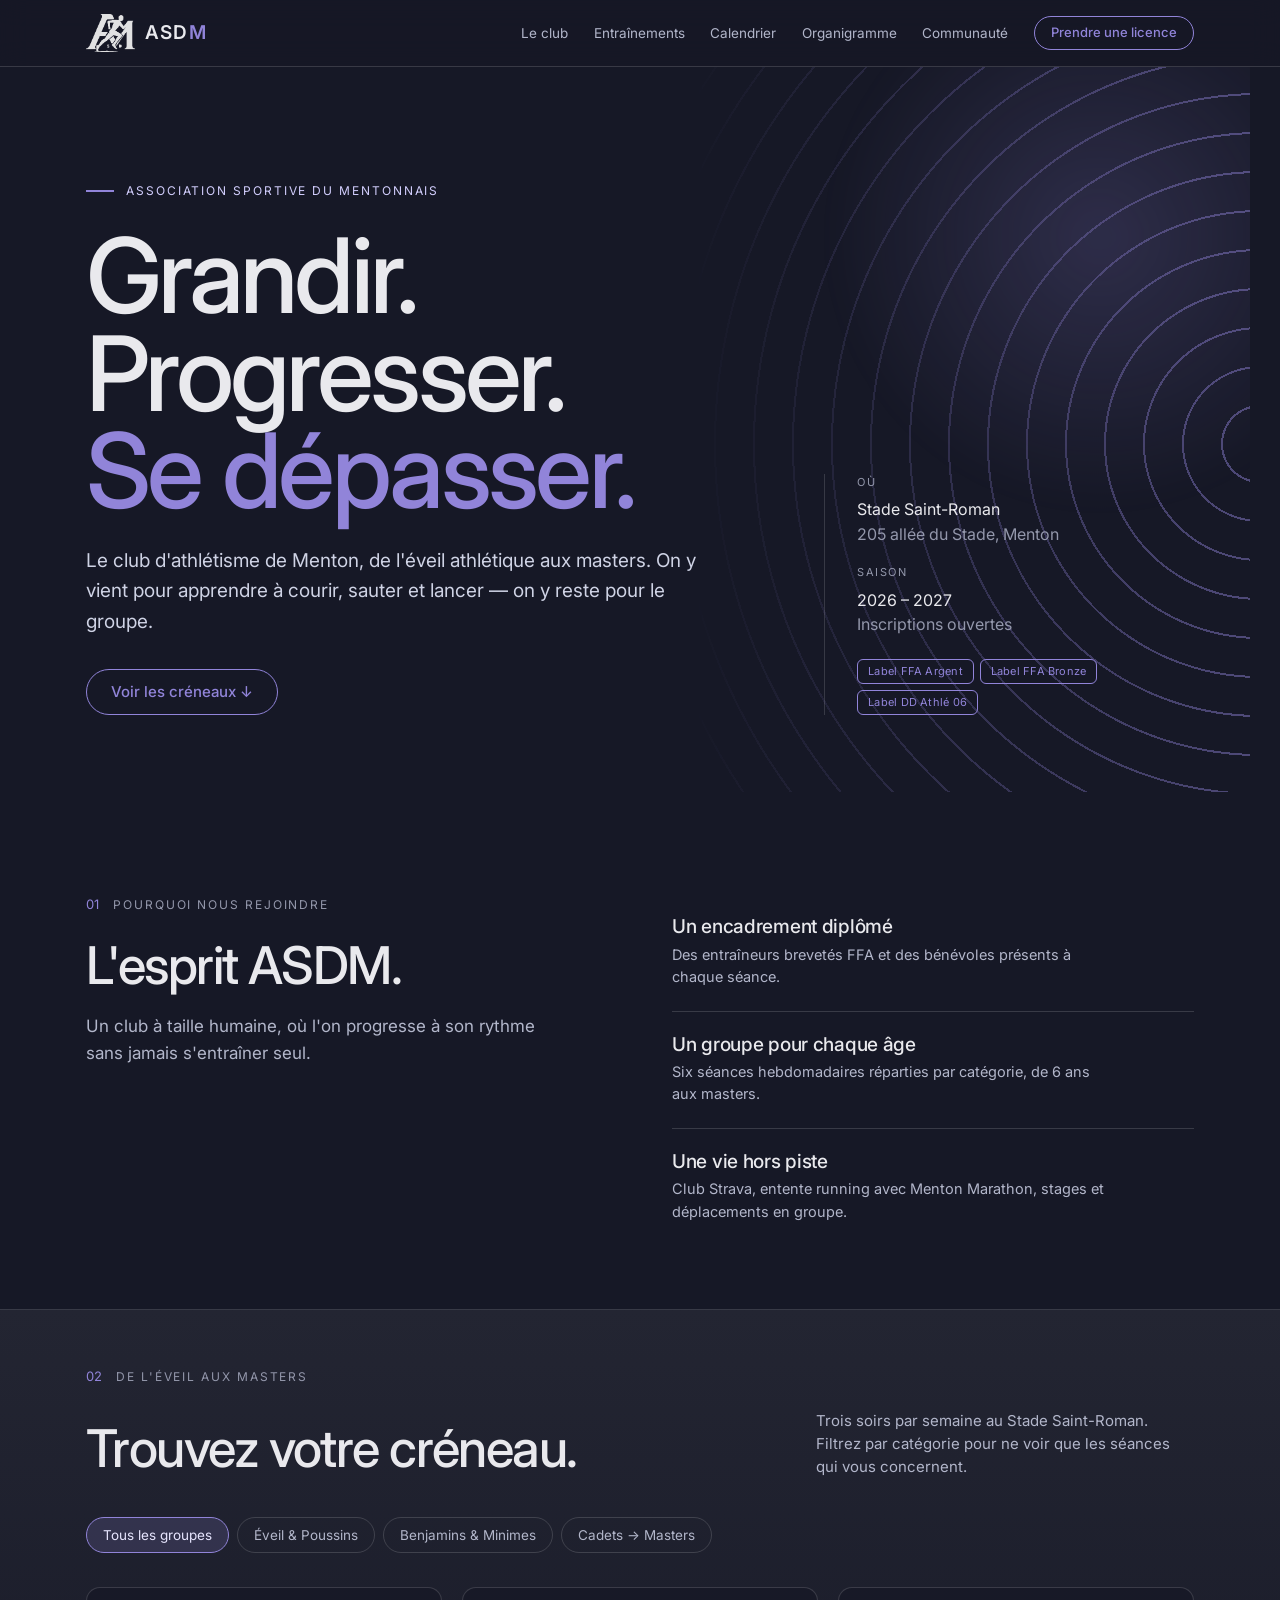
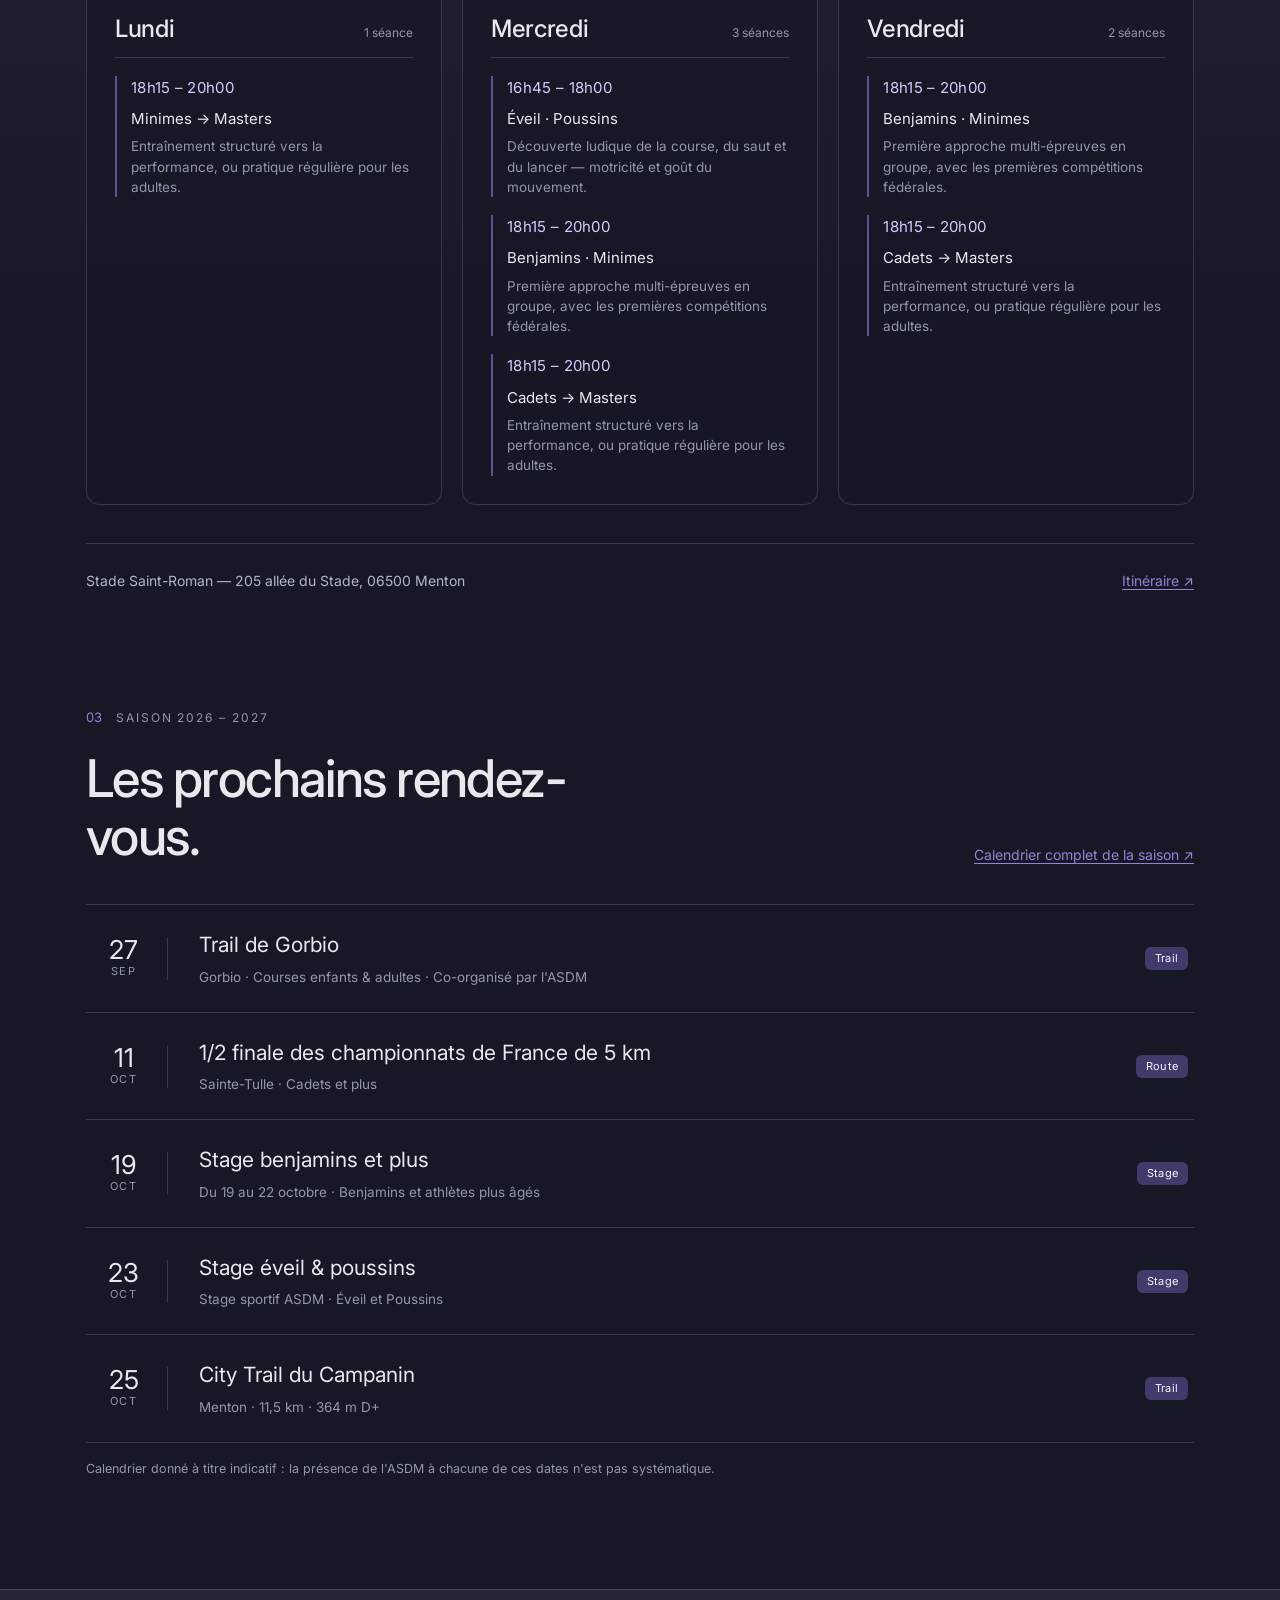
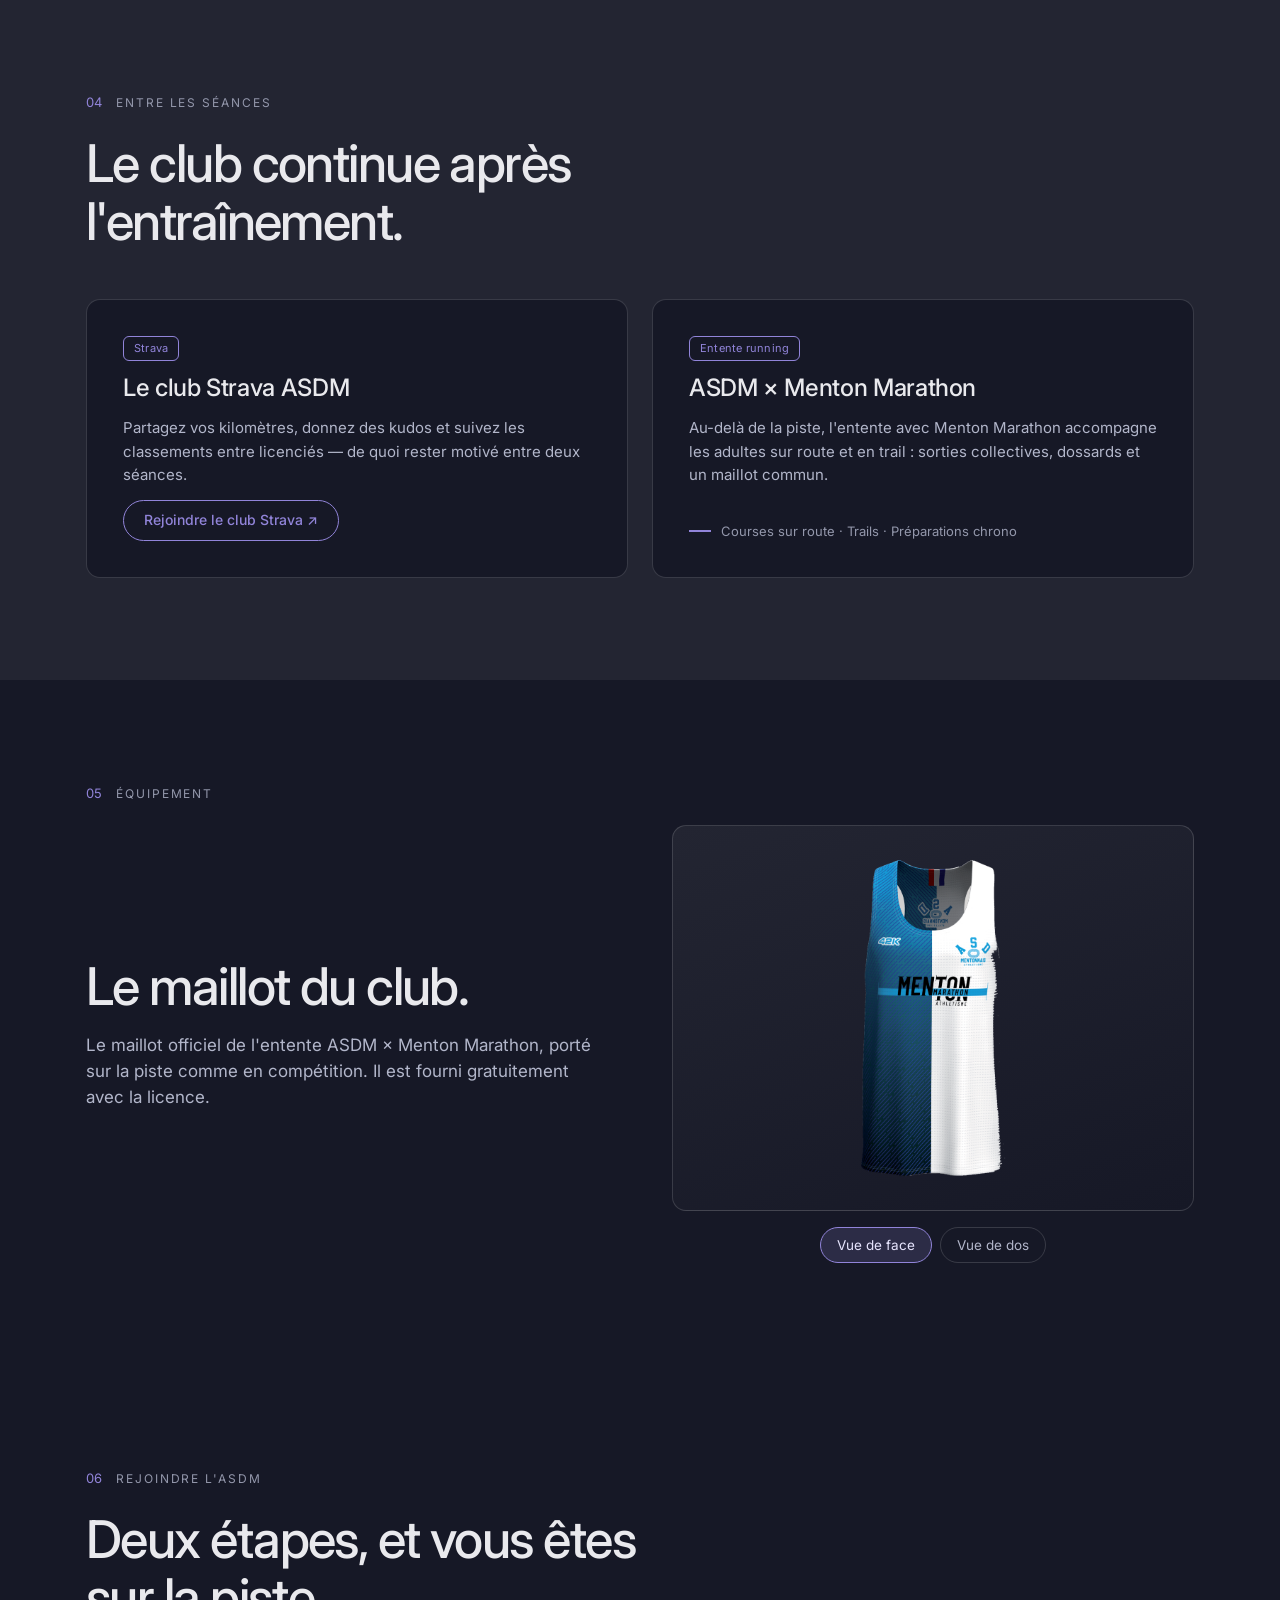
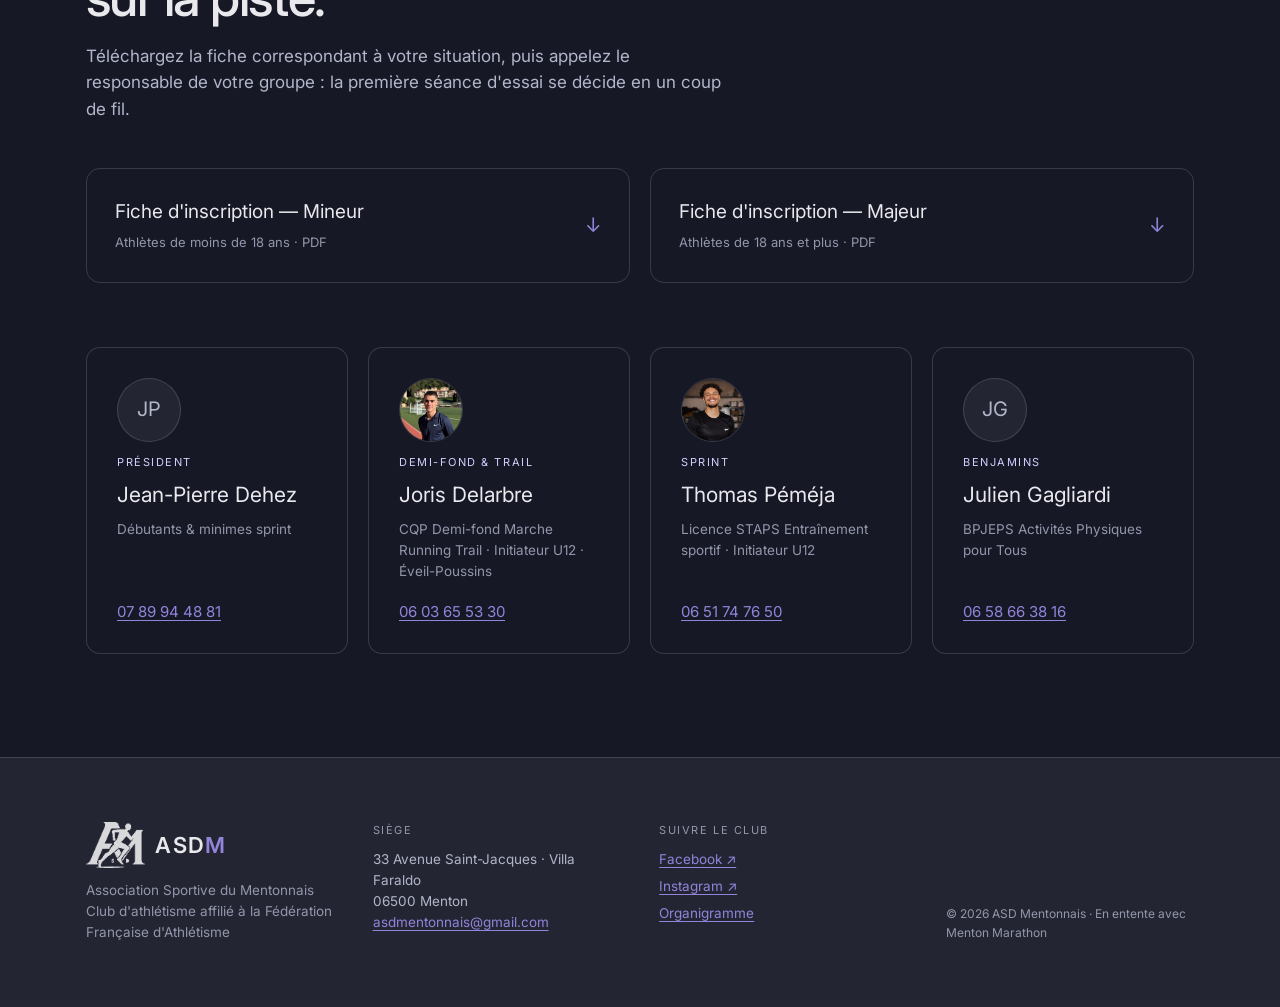
==== commit 847269fb: "Agrandit le motif décoratif "piste" du hero pour couvrir toute la section Le cercle concentré (repea" ====
--- a/index.html
+++ b/index.html
@@ -35,7 +35,7 @@
 
   <section id="top" style="position: relative; max-width: 1220px; margin: 0 auto; padding: clamp(56px, 9vw, 120px) clamp(20px, 5vw, 56px) clamp(40px, 6vw, 88px)">
     <div style="position: absolute; inset: 0; overflow: hidden; pointer-events: none" aria-hidden="true">
-      <div style="position: absolute; top: 52%; right: -640px; width: 1180px; height: 1180px; transform: translateY(-50%); border-radius: 50%; background: repeating-radial-gradient(circle at 50% 50%, transparent 0 37px, color-mix(in srgb, var(--color-accent) 85%, transparent) 37px 39px); -webkit-mask-image: linear-gradient(to left, #000 20%, transparent 78%); mask-image: linear-gradient(to left, #000 18%, transparent 82%); opacity: 0.85"></div>
+      <div style="position: absolute; top: 52%; right: -760px; width: 1500px; height: 1500px; transform: translateY(-50%); border-radius: 50%; background: repeating-radial-gradient(circle at 50% 50%, transparent 0 37px, color-mix(in srgb, var(--color-accent) 85%, transparent) 37px 39px); -webkit-mask-image: linear-gradient(to left, #000 30%, transparent 88%); mask-image: linear-gradient(to left, #000 30%, transparent 88%); opacity: 0.85"></div>
       <div style="position: absolute; top: -140px; right: -160px; width: 620px; height: 620px; border-radius: 50%; background: radial-gradient(circle, color-mix(in srgb, var(--color-accent) 20%, transparent), transparent 62%); filter: blur(12px)"></div>
     </div>
     <div style="position: relative; display: grid; grid-template-columns: minmax(0, 1.55fr) minmax(0, 0.85fr); gap: clamp(28px, 5vw, 72px); align-items: end">
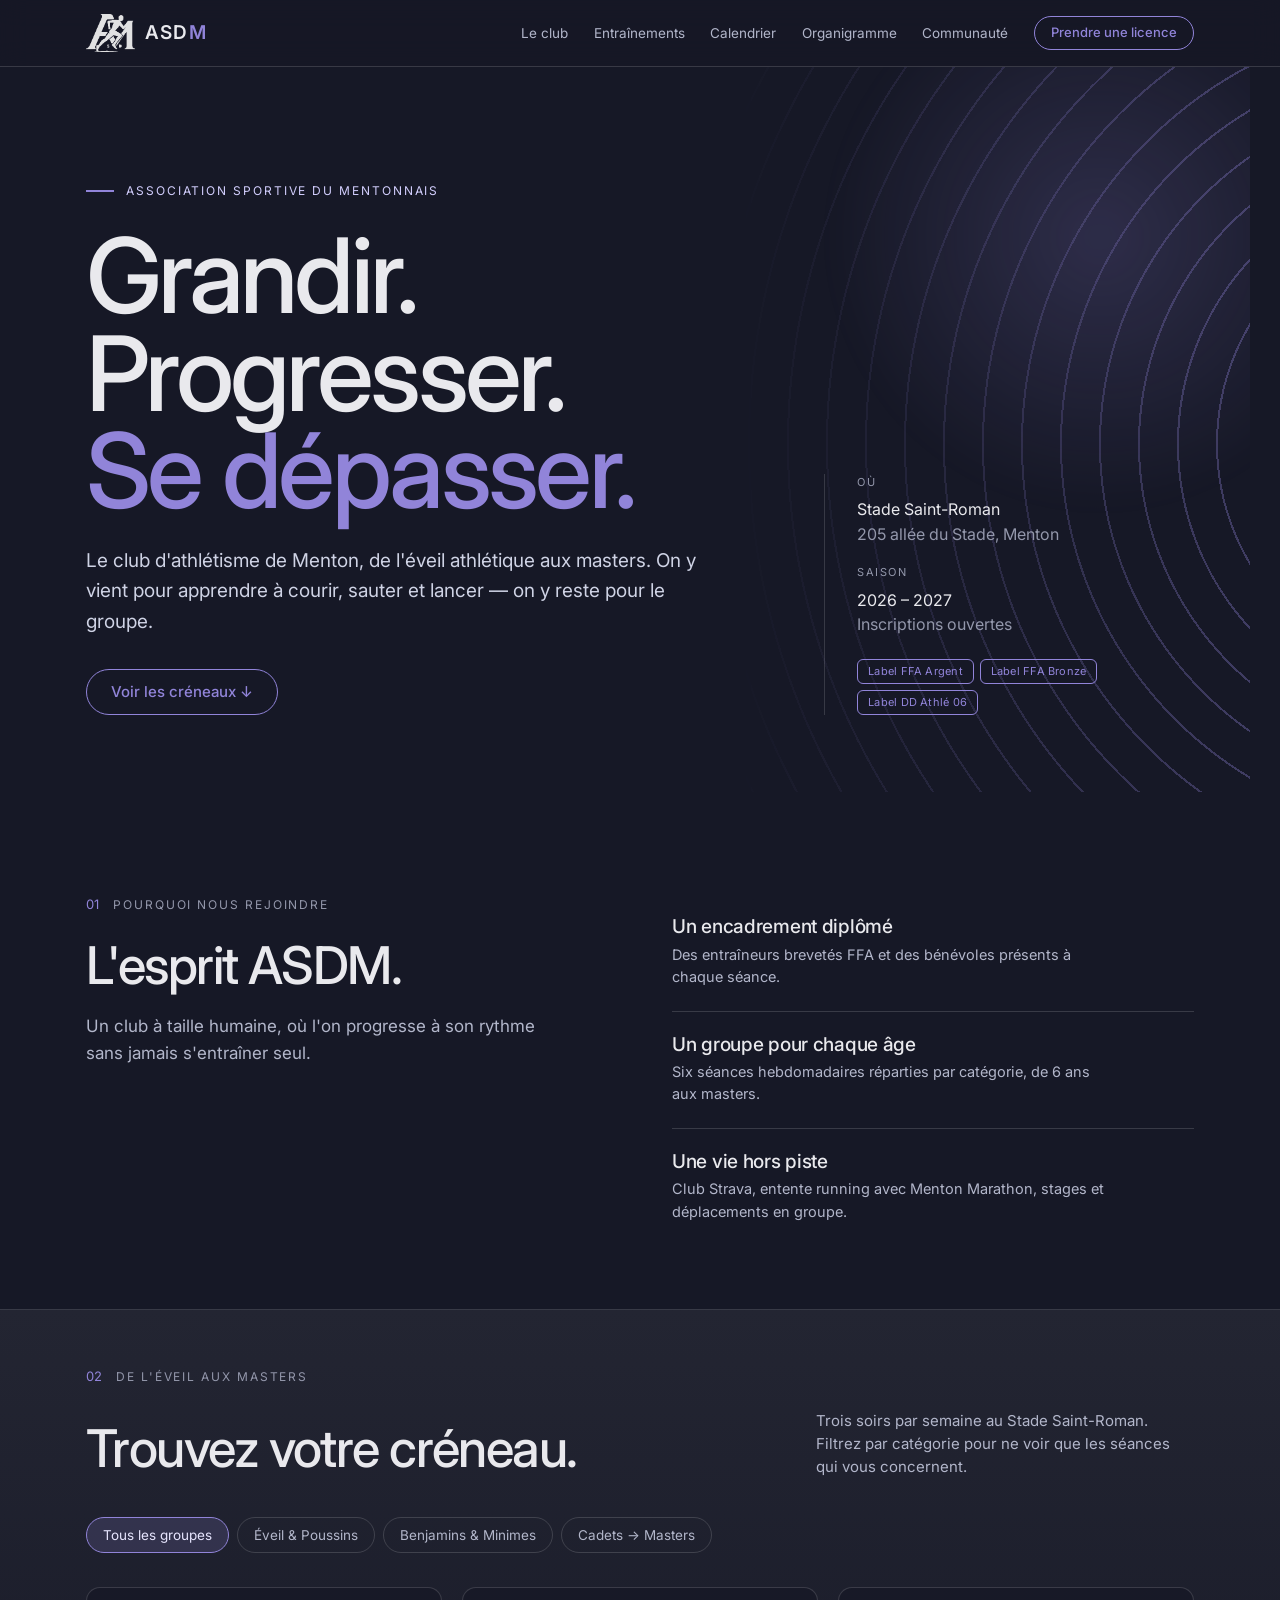
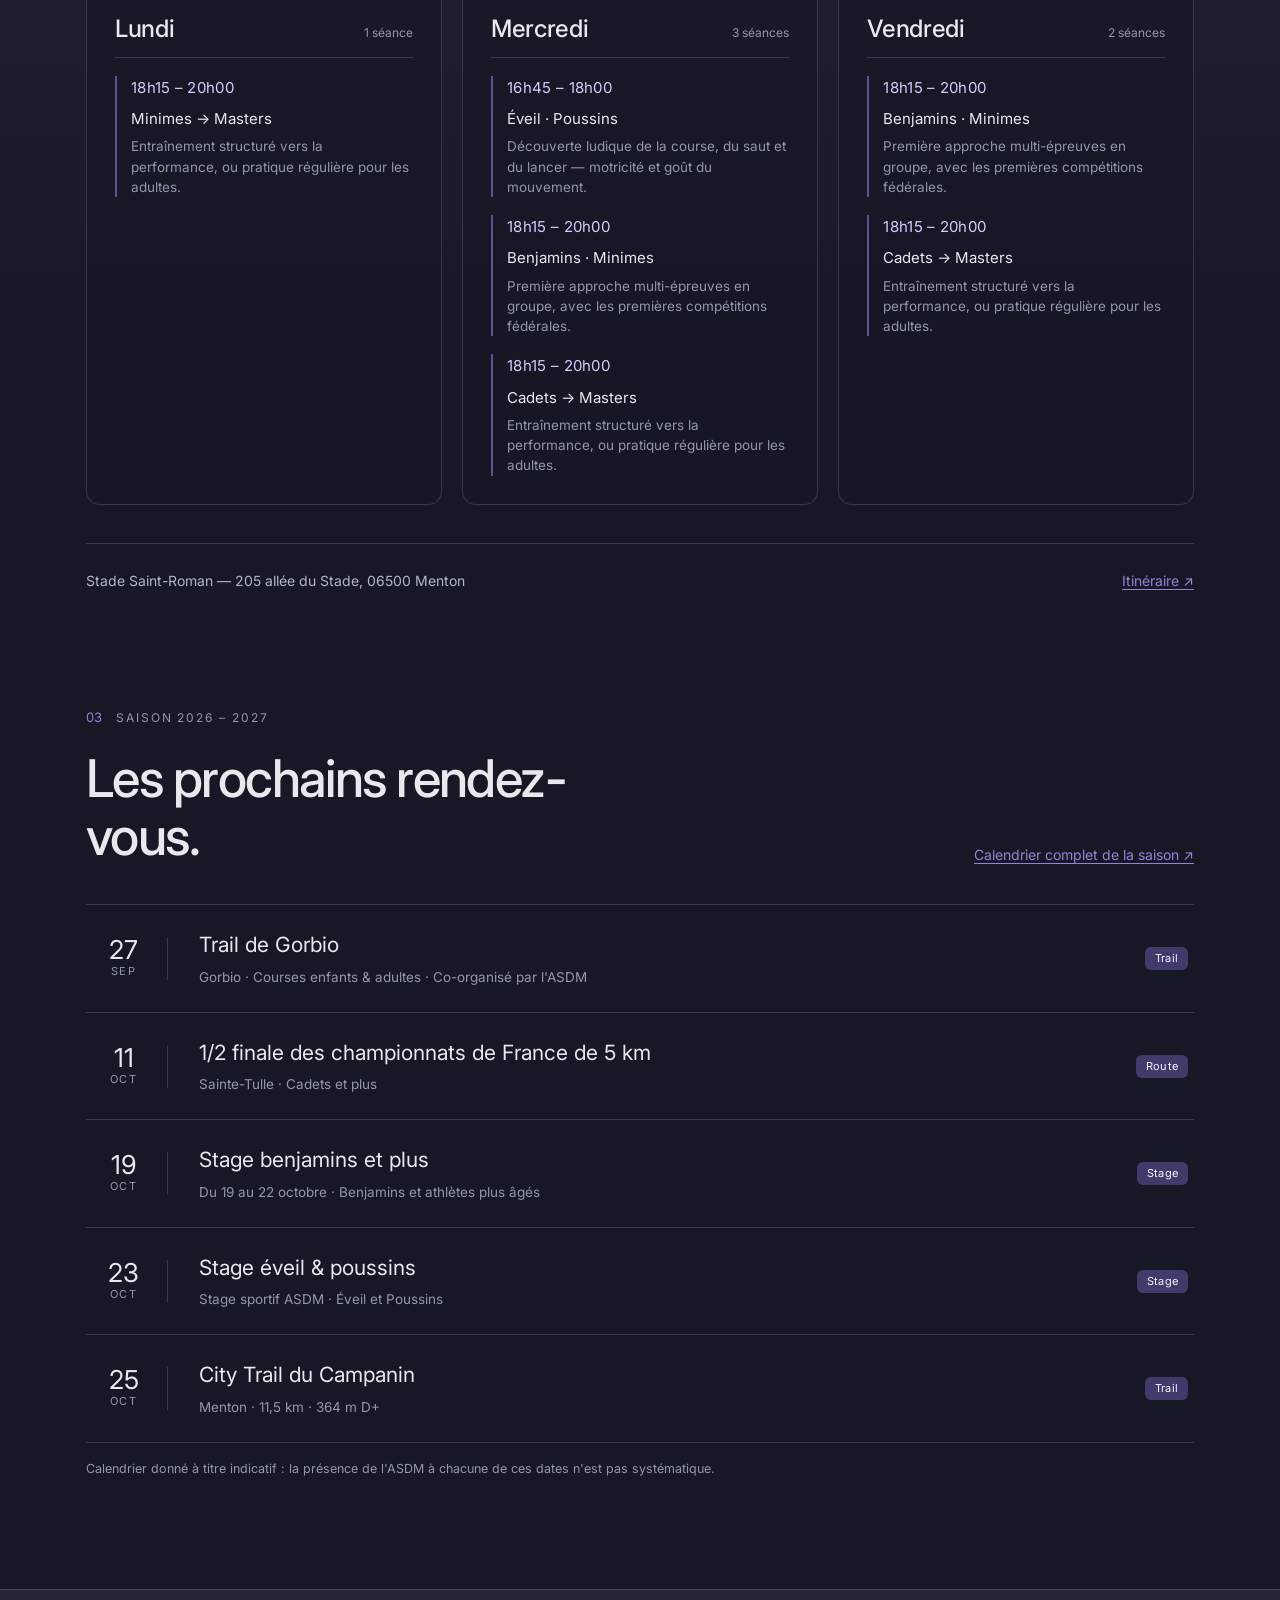
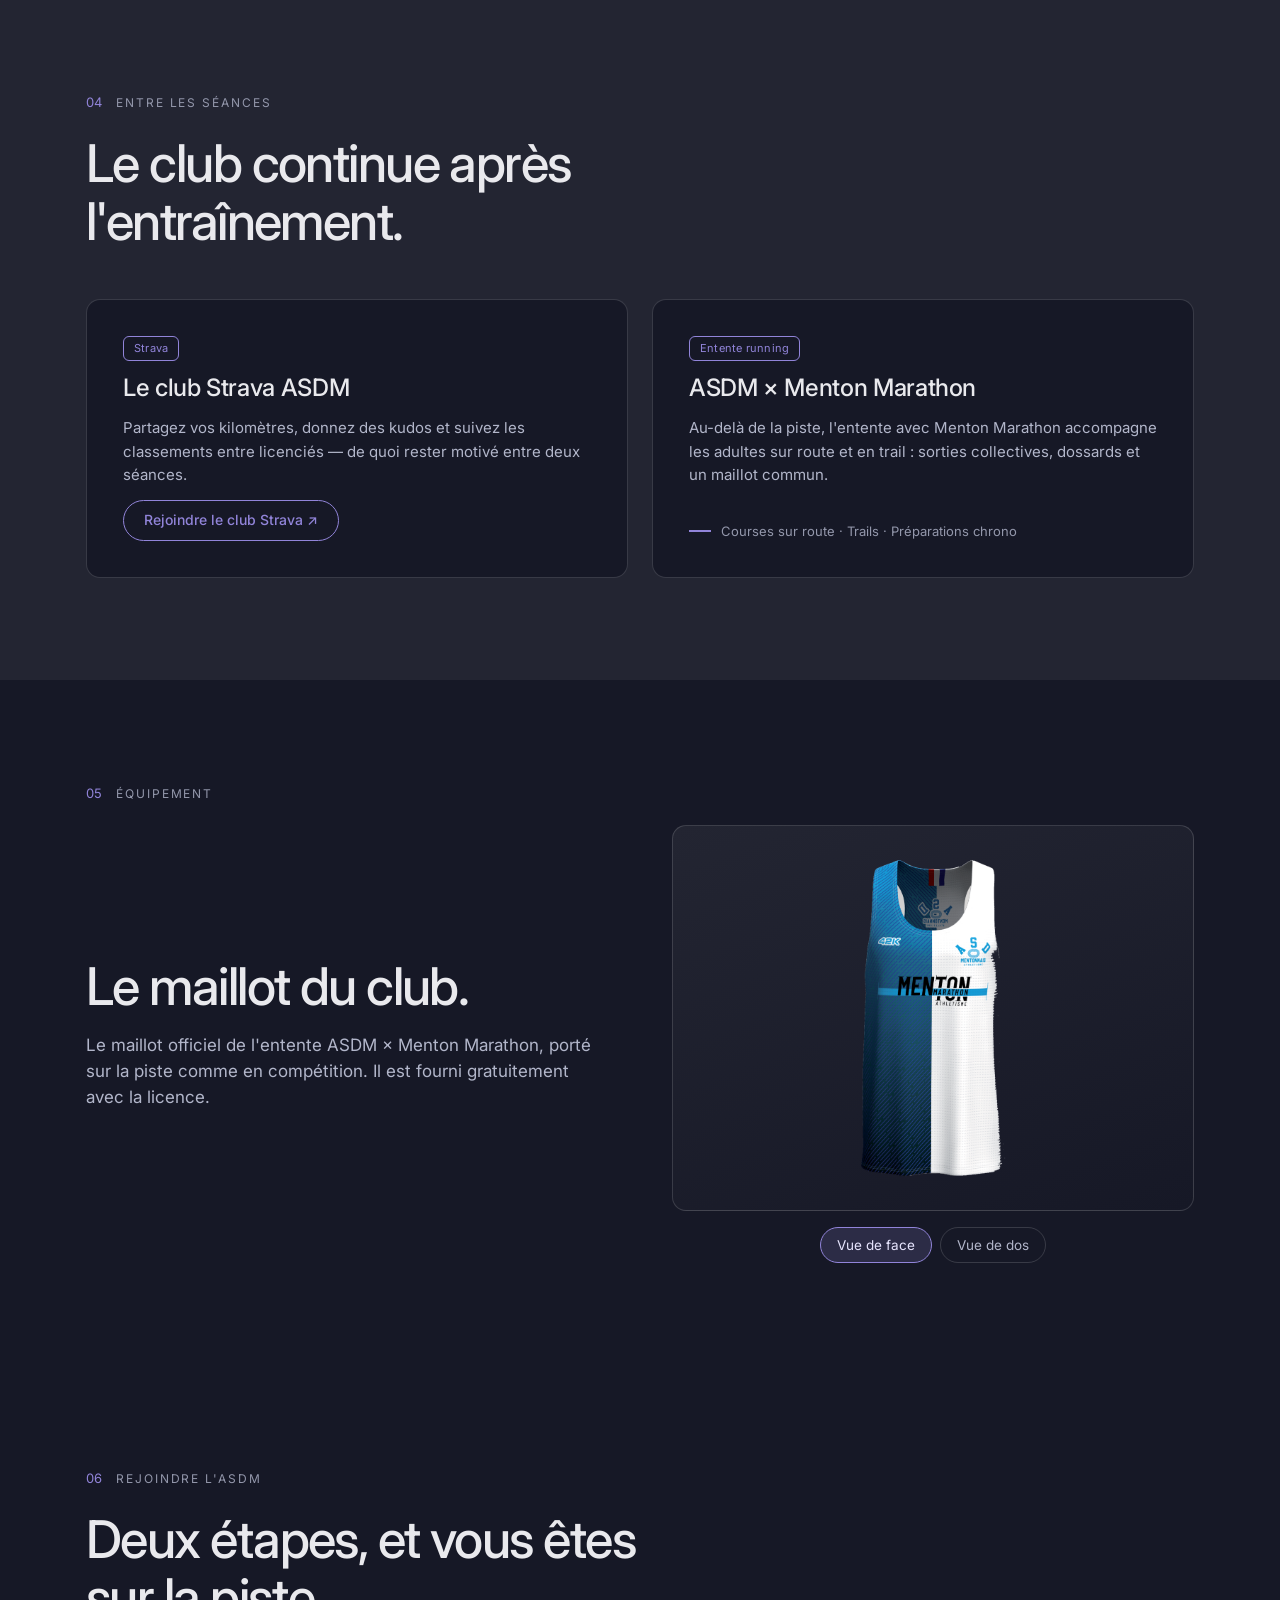
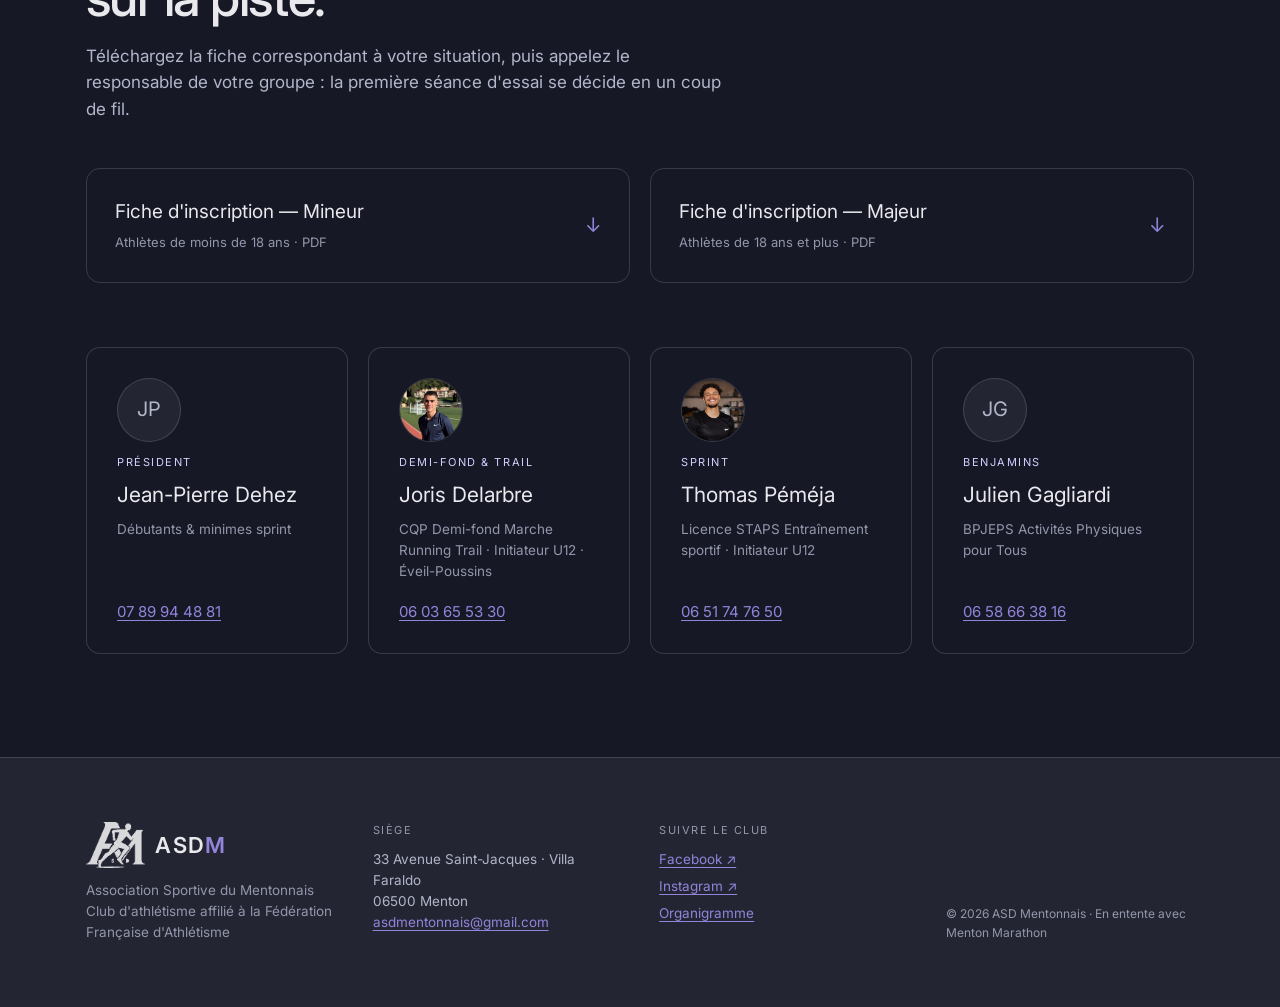
==== commit d31e1537: "Corrige le trou visible au centre du motif décoratif du hero Le correctif précédent avait replacé le" ====
--- a/index.html
+++ b/index.html
@@ -35,7 +35,7 @@
 
   <section id="top" style="position: relative; max-width: 1220px; margin: 0 auto; padding: clamp(56px, 9vw, 120px) clamp(20px, 5vw, 56px) clamp(40px, 6vw, 88px)">
     <div style="position: absolute; inset: 0; overflow: hidden; pointer-events: none" aria-hidden="true">
-      <div style="position: absolute; top: 52%; right: -760px; width: 1500px; height: 1500px; transform: translateY(-50%); border-radius: 50%; background: repeating-radial-gradient(circle at 50% 50%, transparent 0 37px, color-mix(in srgb, var(--color-accent) 85%, transparent) 37px 39px); -webkit-mask-image: linear-gradient(to left, #000 30%, transparent 88%); mask-image: linear-gradient(to left, #000 30%, transparent 88%); opacity: 0.85"></div>
+      <div style="position: absolute; top: 52%; right: -1140px; width: 1880px; height: 1880px; transform: translateY(-50%); border-radius: 50%; background: repeating-radial-gradient(circle at 50% 50%, transparent 0 37px, color-mix(in srgb, var(--color-accent) 85%, transparent) 37px 39px); -webkit-mask-image: linear-gradient(to left, #000 30%, transparent 88%); mask-image: linear-gradient(to left, #000 30%, transparent 88%); opacity: 0.85"></div>
       <div style="position: absolute; top: -140px; right: -160px; width: 620px; height: 620px; border-radius: 50%; background: radial-gradient(circle, color-mix(in srgb, var(--color-accent) 20%, transparent), transparent 62%); filter: blur(12px)"></div>
     </div>
     <div style="position: relative; display: grid; grid-template-columns: minmax(0, 1.55fr) minmax(0, 0.85fr); gap: clamp(28px, 5vw, 72px); align-items: end">
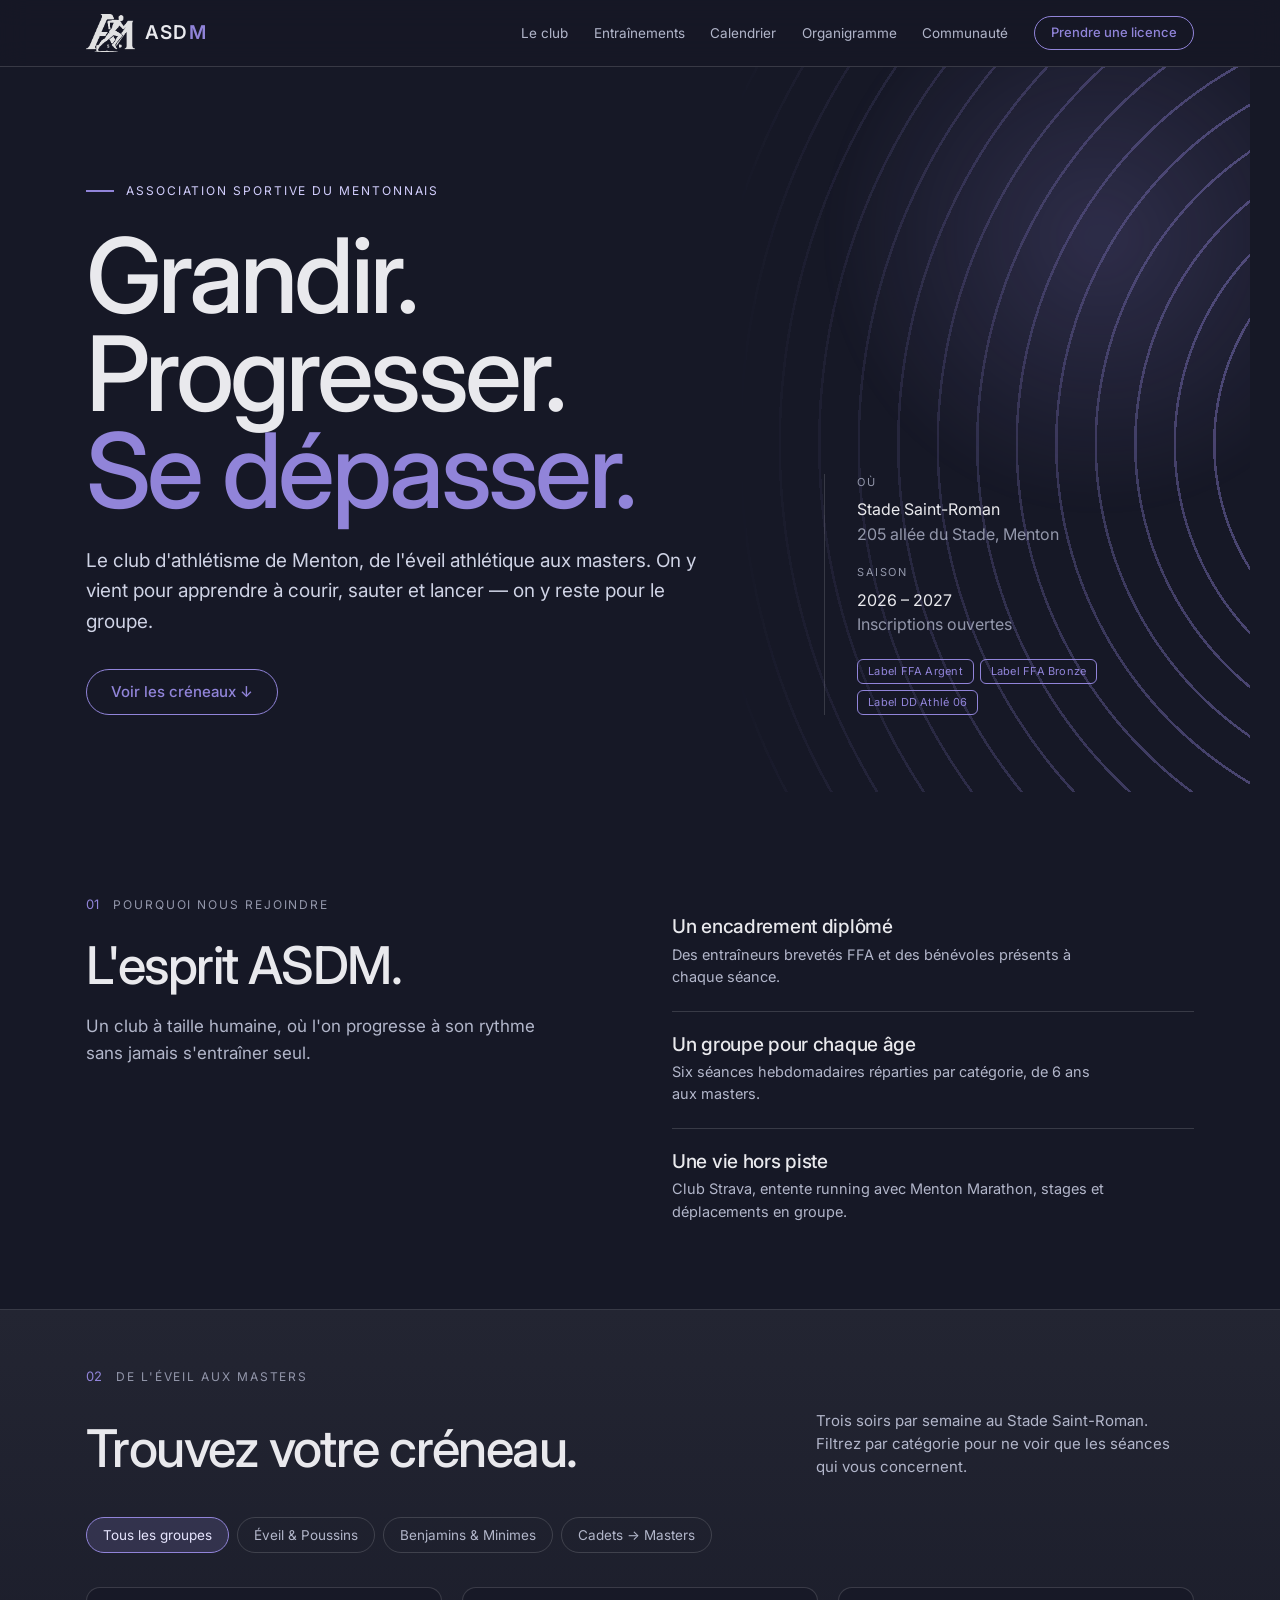
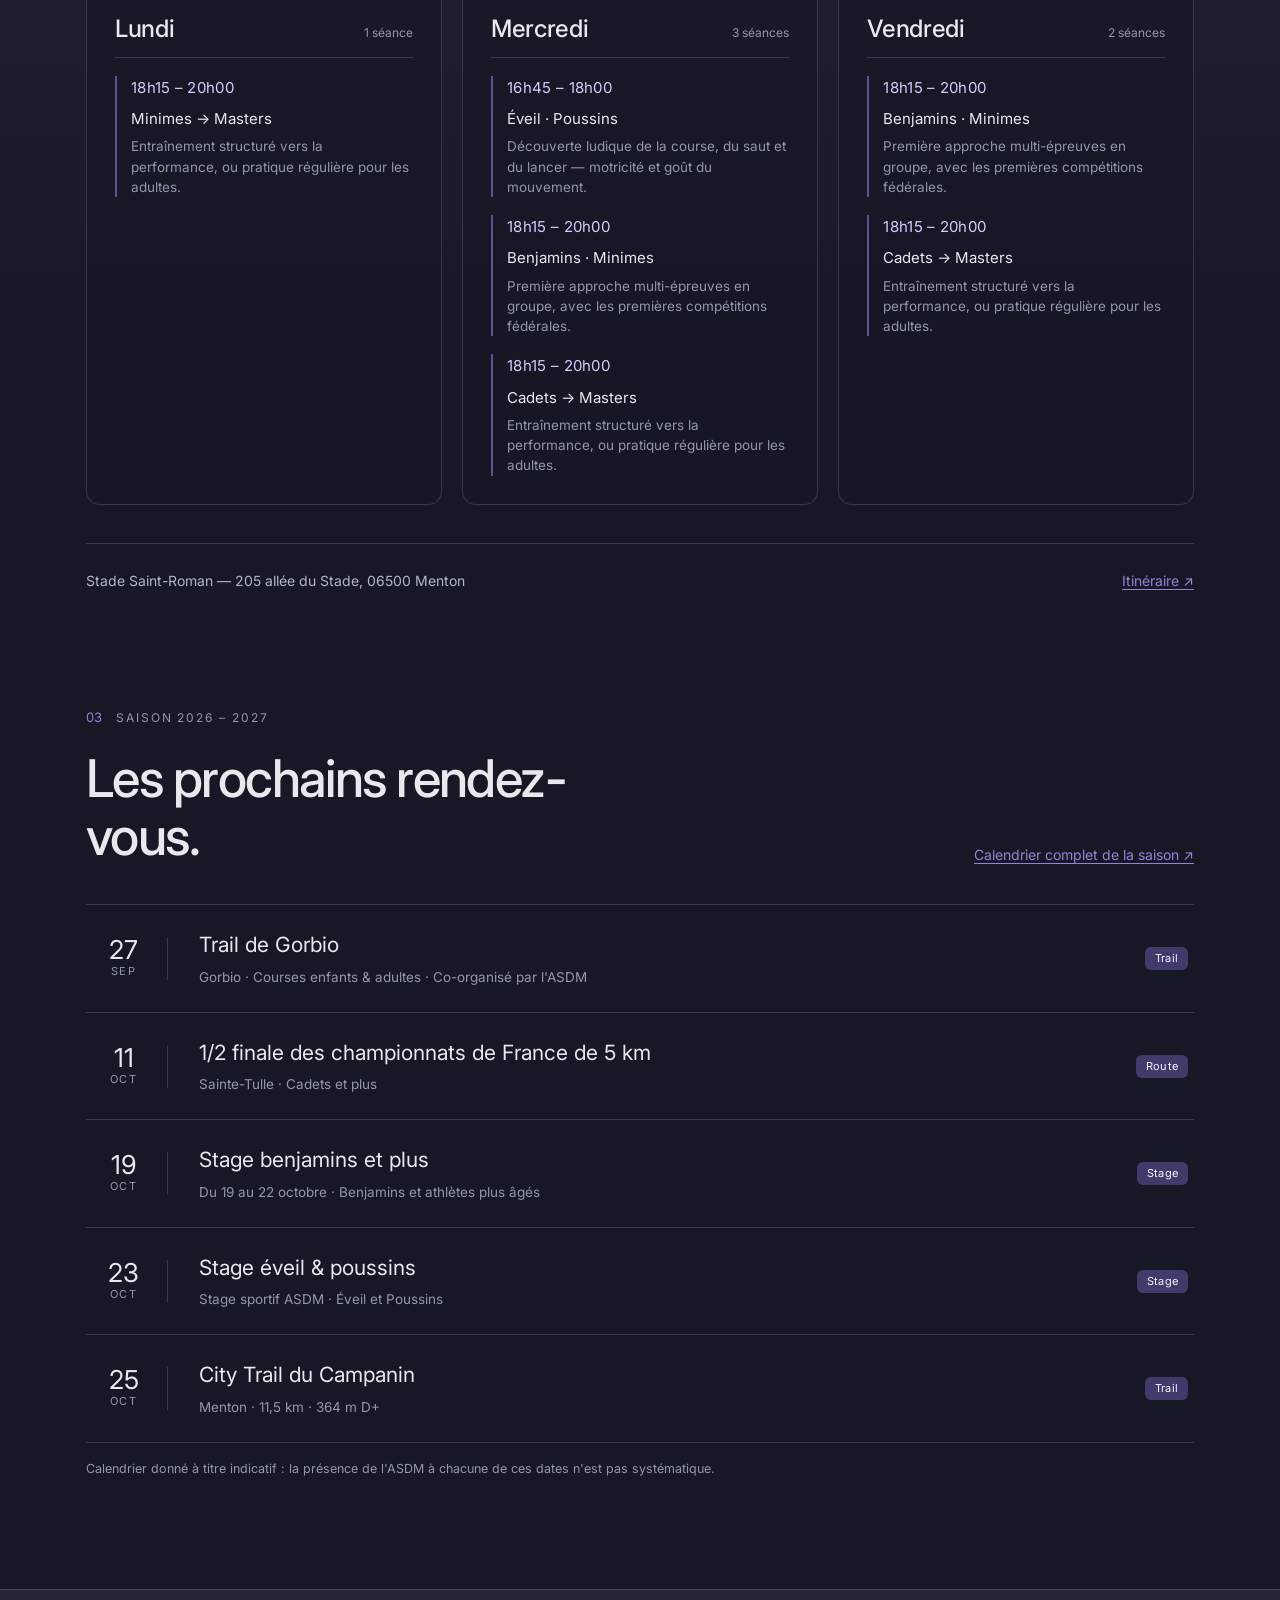
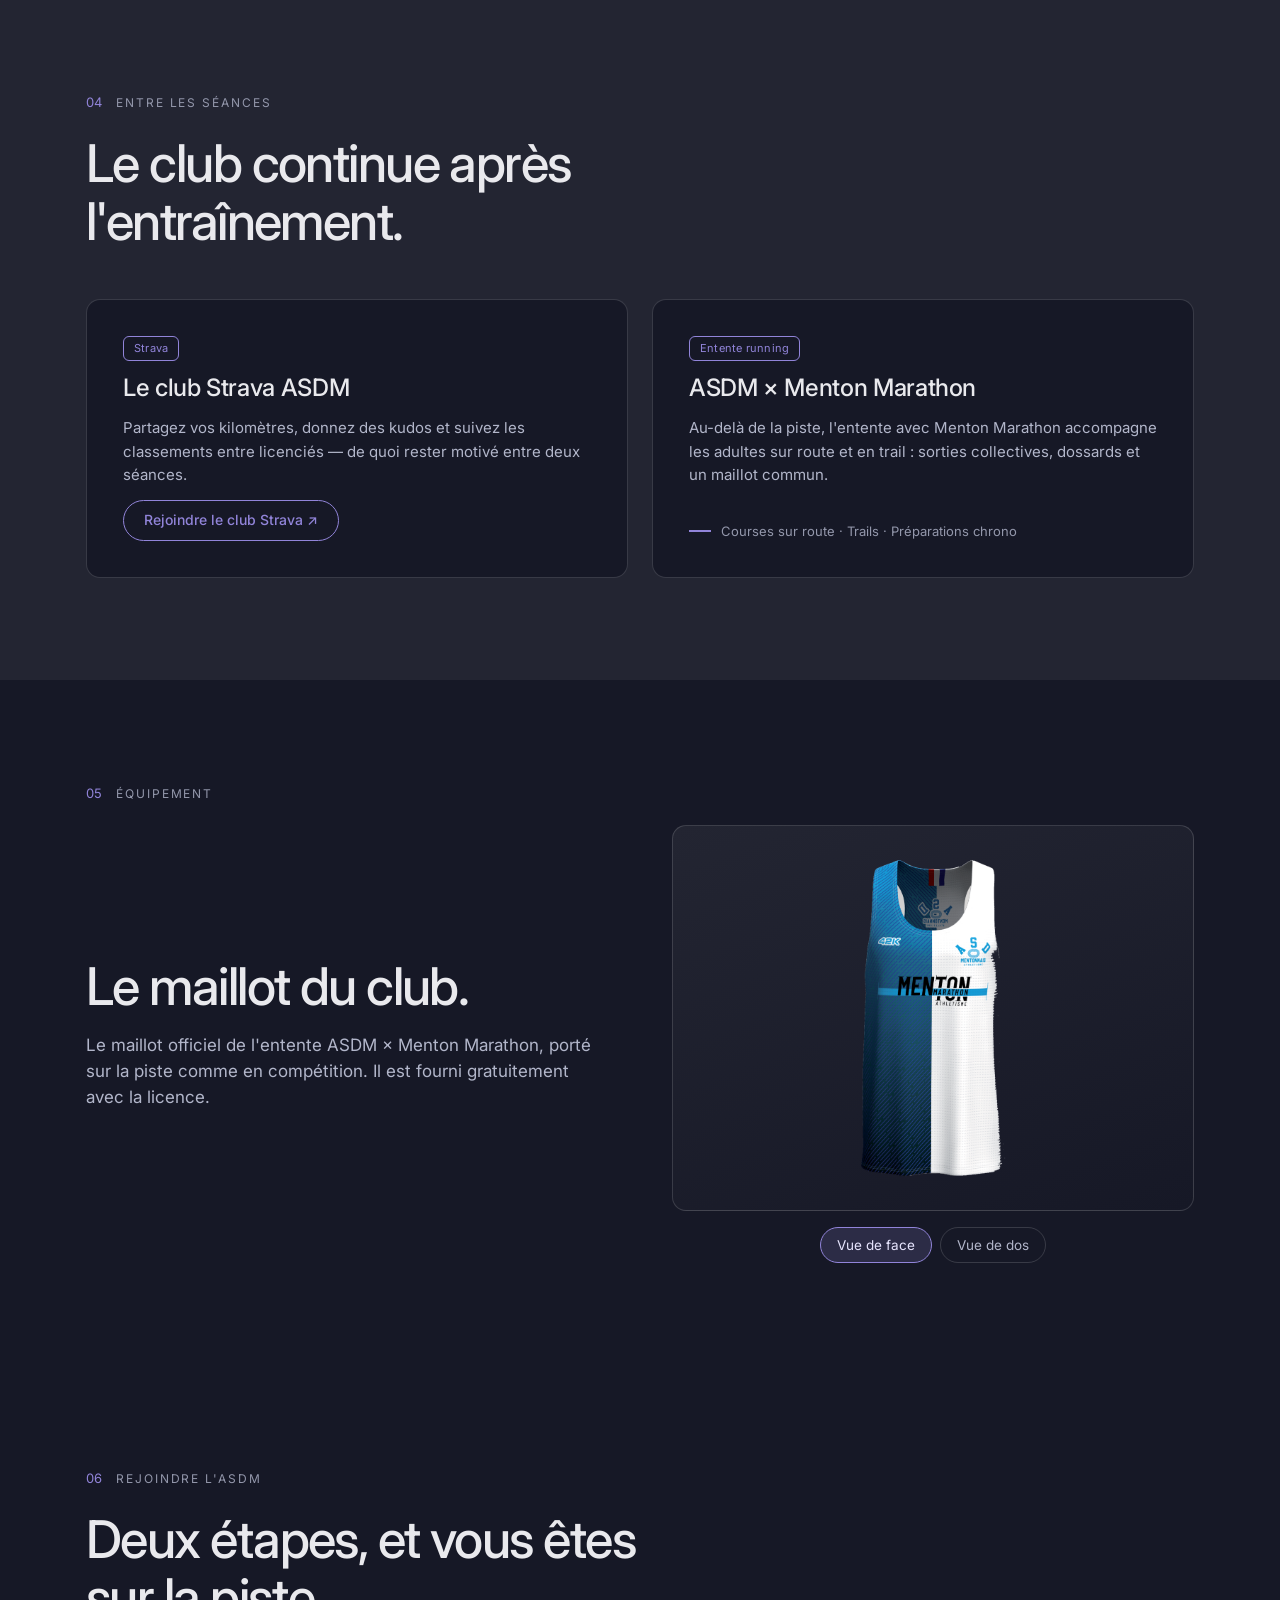
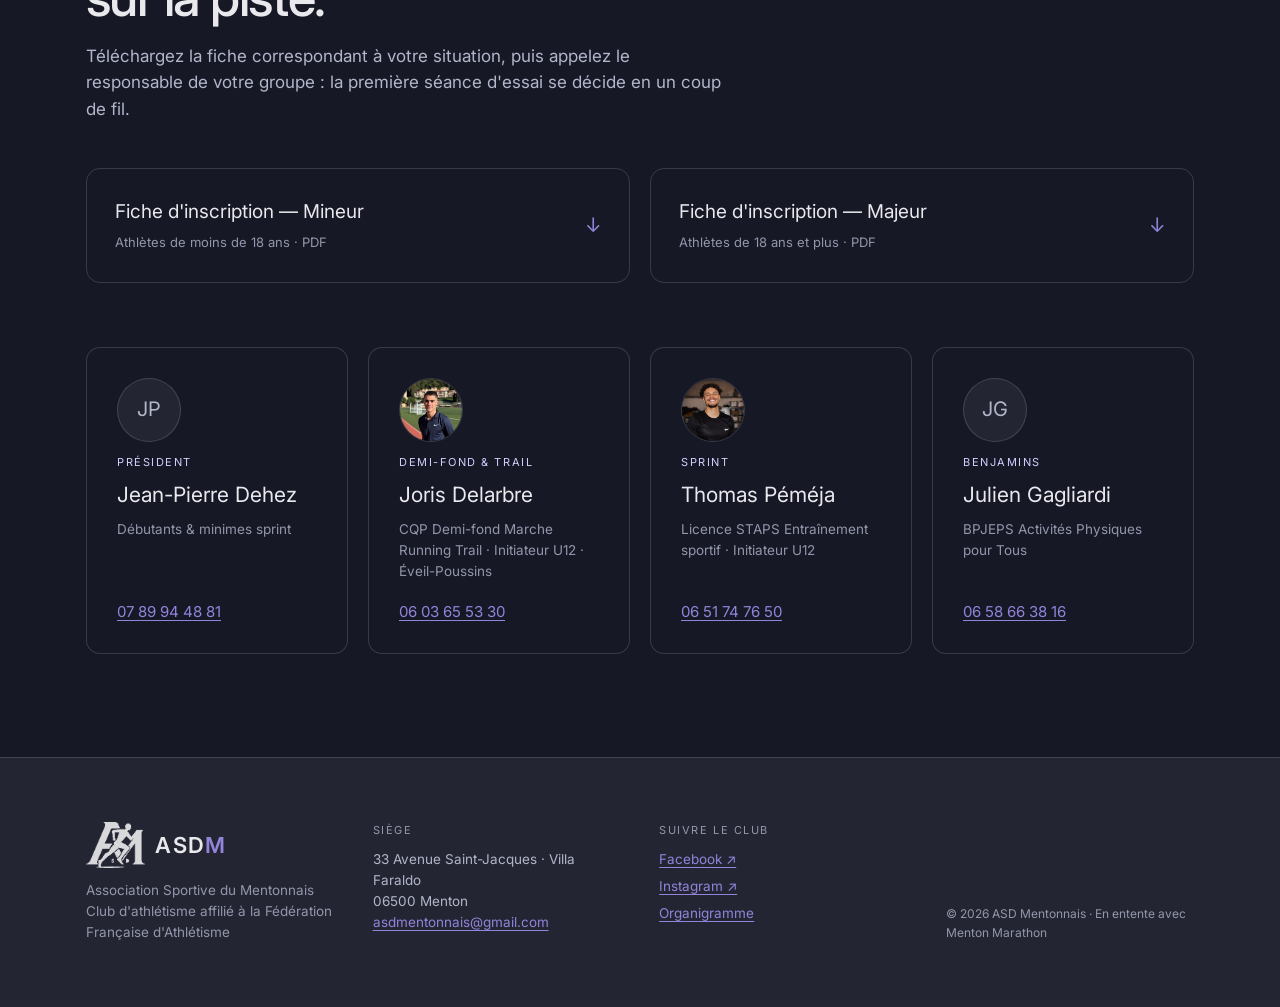
==== commit 5868dc75: "Augmente le contraste du motif décoratif pour qu'il reste visible sur toute la section Le motif étai" ====
--- a/index.html
+++ b/index.html
@@ -35,7 +35,7 @@
 
   <section id="top" style="position: relative; max-width: 1220px; margin: 0 auto; padding: clamp(56px, 9vw, 120px) clamp(20px, 5vw, 56px) clamp(40px, 6vw, 88px)">
     <div style="position: absolute; inset: 0; overflow: hidden; pointer-events: none" aria-hidden="true">
-      <div style="position: absolute; top: 52%; right: -1140px; width: 1880px; height: 1880px; transform: translateY(-50%); border-radius: 50%; background: repeating-radial-gradient(circle at 50% 50%, transparent 0 37px, color-mix(in srgb, var(--color-accent) 85%, transparent) 37px 39px); -webkit-mask-image: linear-gradient(to left, #000 30%, transparent 88%); mask-image: linear-gradient(to left, #000 30%, transparent 88%); opacity: 0.85"></div>
+      <div style="position: absolute; top: 52%; right: -1140px; width: 1880px; height: 1880px; transform: translateY(-50%); border-radius: 50%; background: repeating-radial-gradient(circle at 50% 50%, transparent 0 37px, var(--color-accent) 37px 39.5px); -webkit-mask-image: linear-gradient(to left, #000 30%, transparent 88%); mask-image: linear-gradient(to left, #000 30%, transparent 88%); opacity: 0.9"></div>
       <div style="position: absolute; top: -140px; right: -160px; width: 620px; height: 620px; border-radius: 50%; background: radial-gradient(circle, color-mix(in srgb, var(--color-accent) 20%, transparent), transparent 62%); filter: blur(12px)"></div>
     </div>
     <div style="position: relative; display: grid; grid-template-columns: minmax(0, 1.55fr) minmax(0, 0.85fr); gap: clamp(28px, 5vw, 72px); align-items: end">
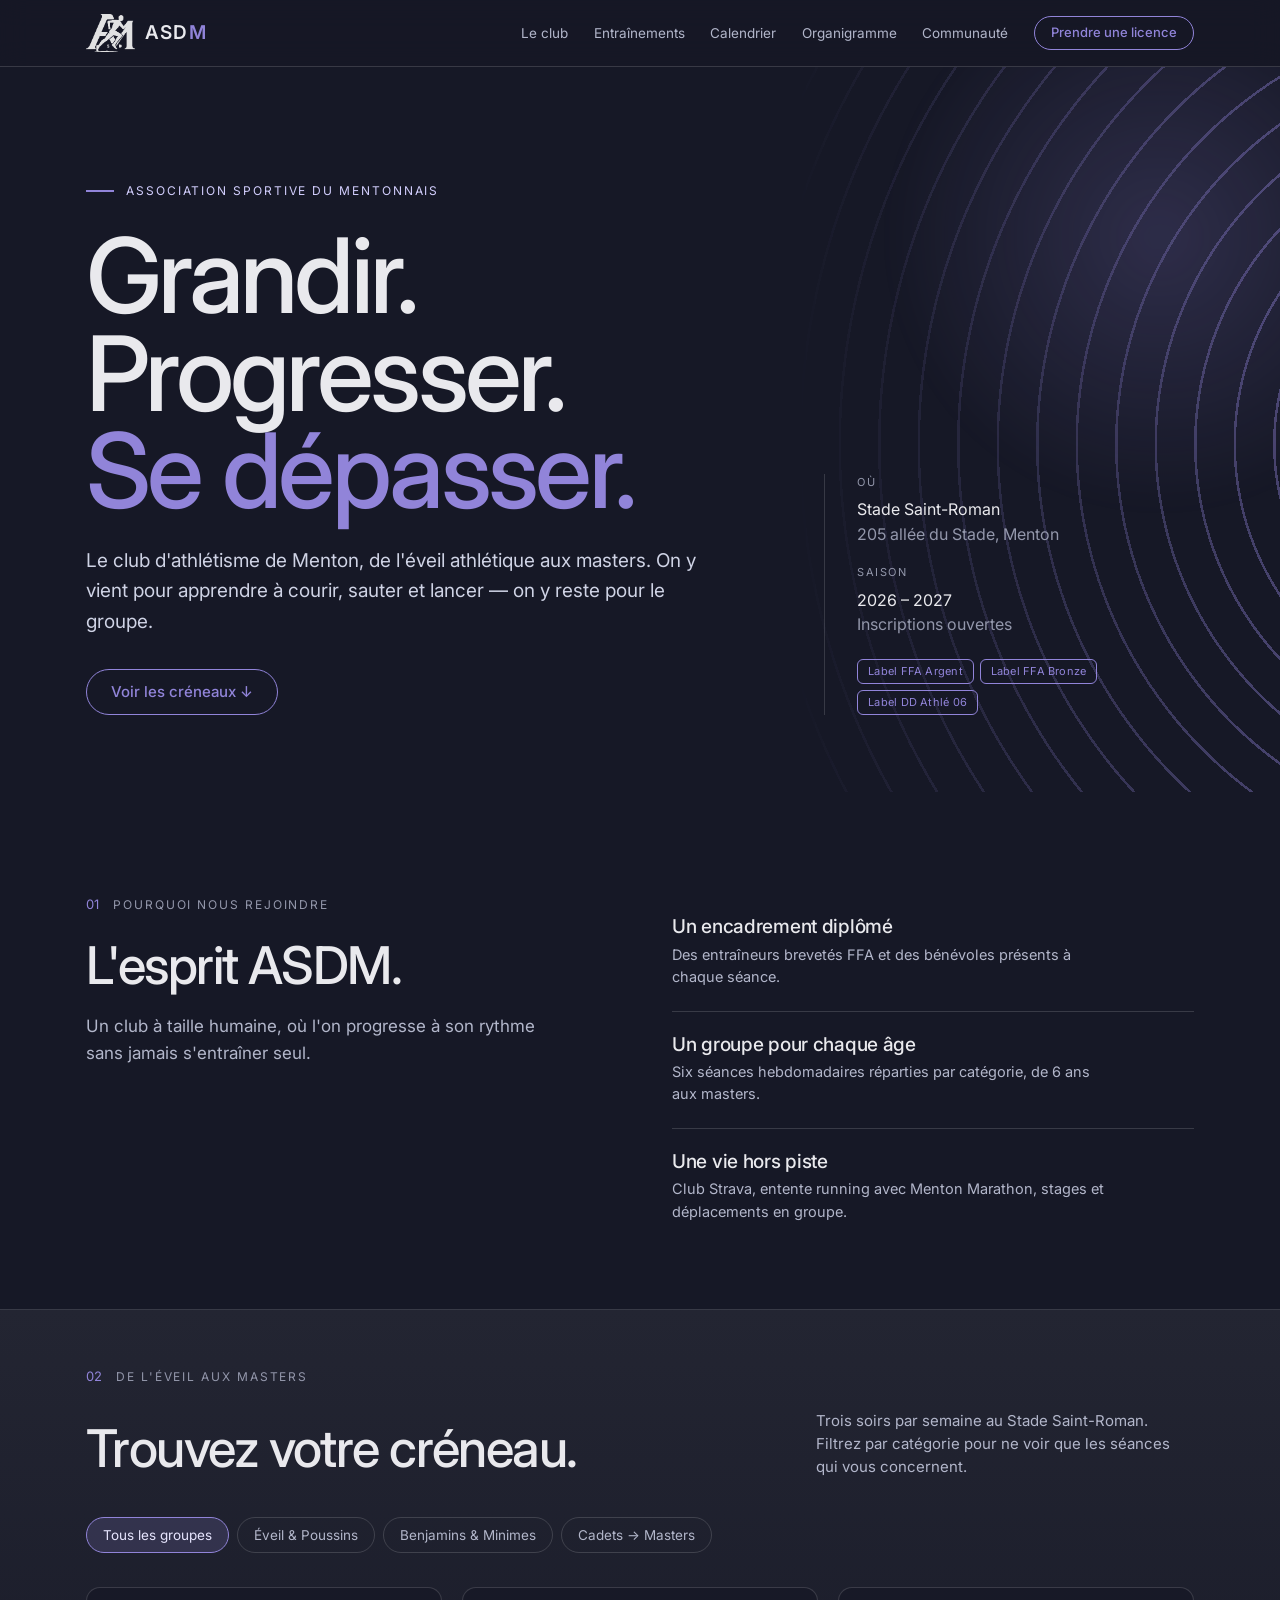
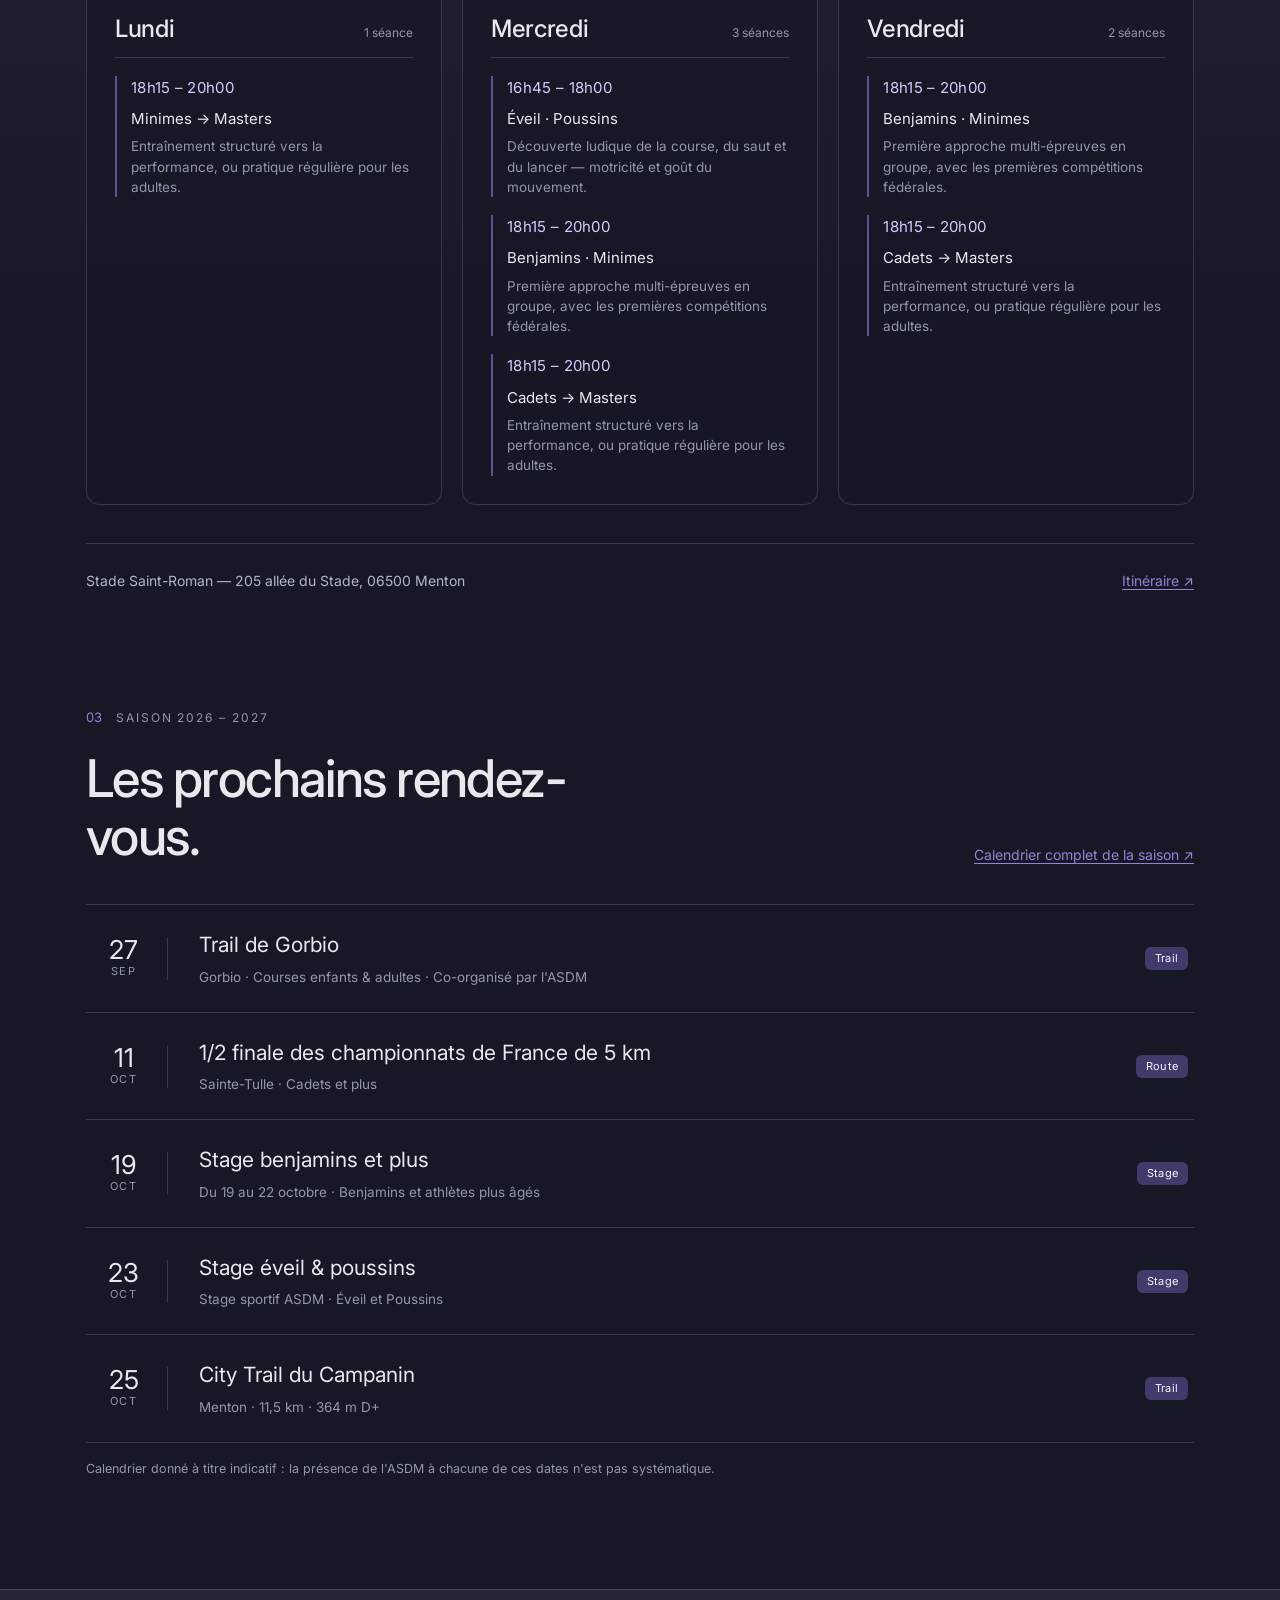
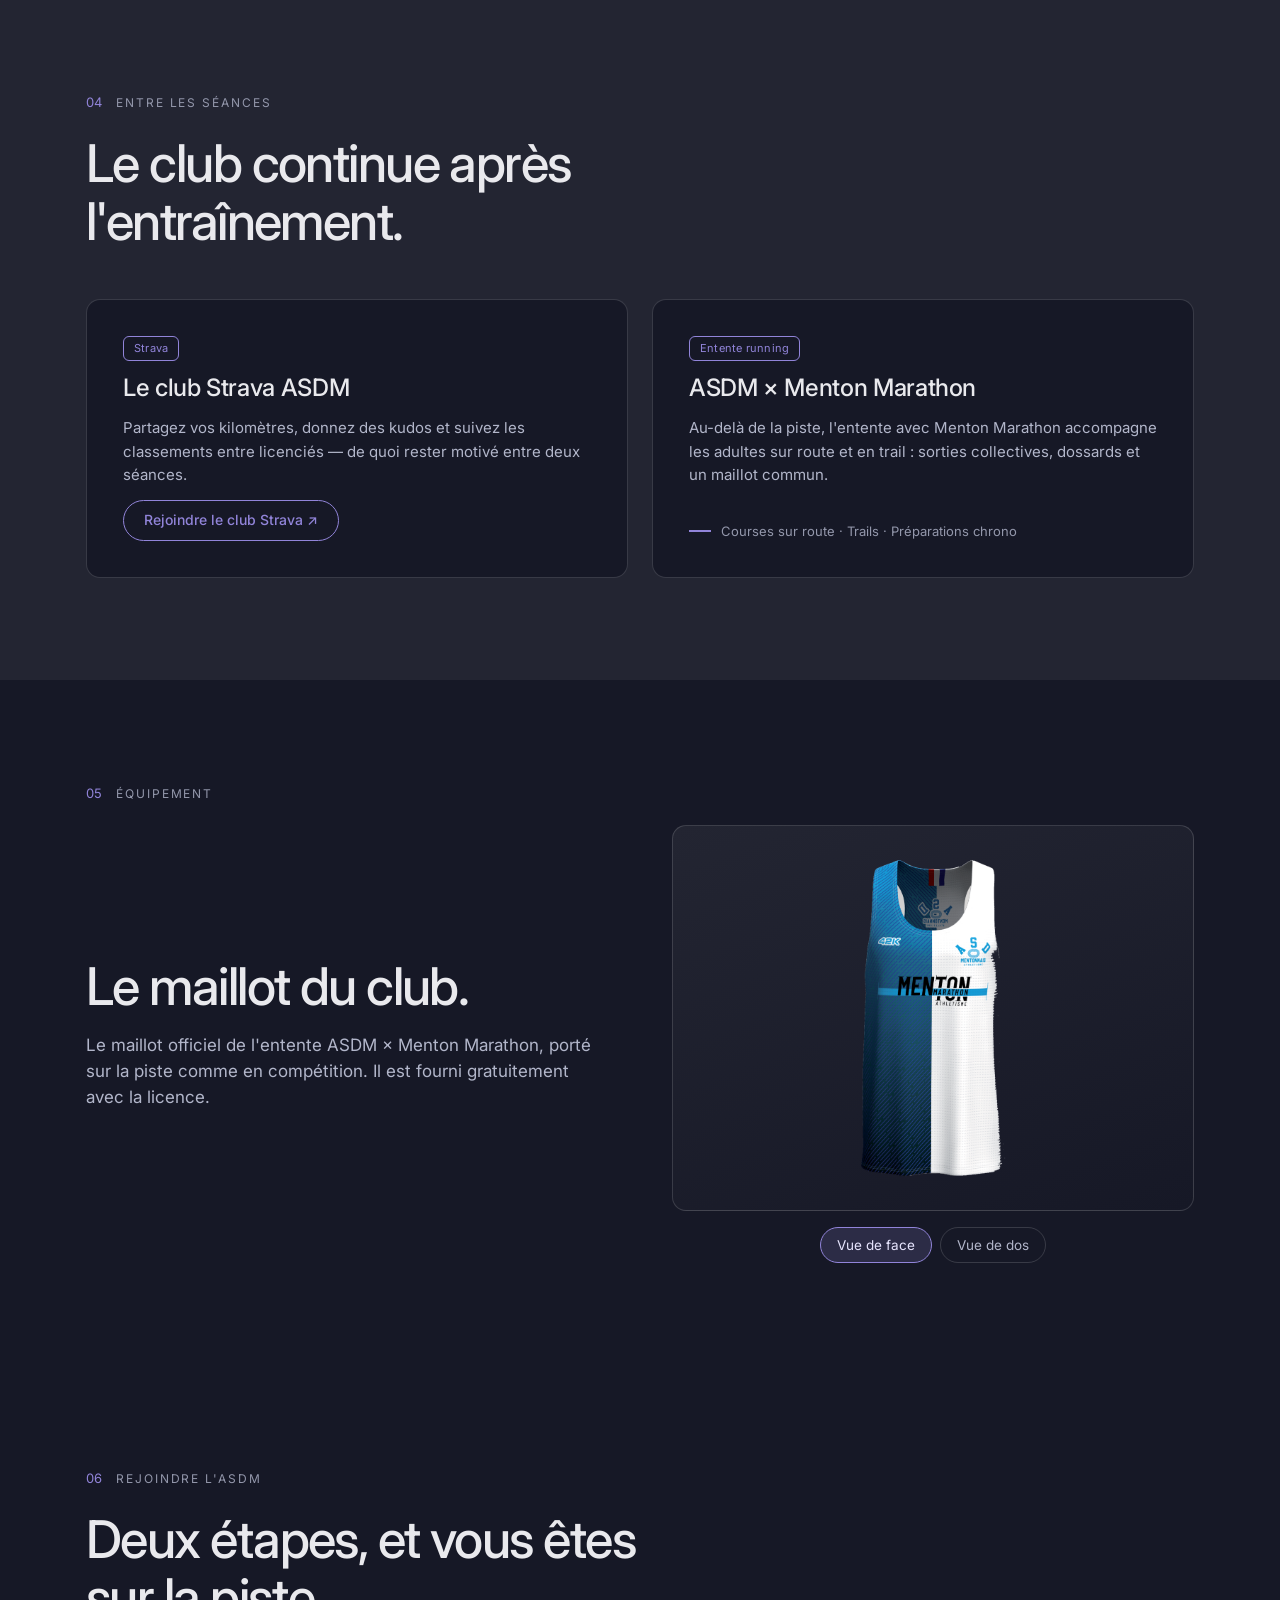
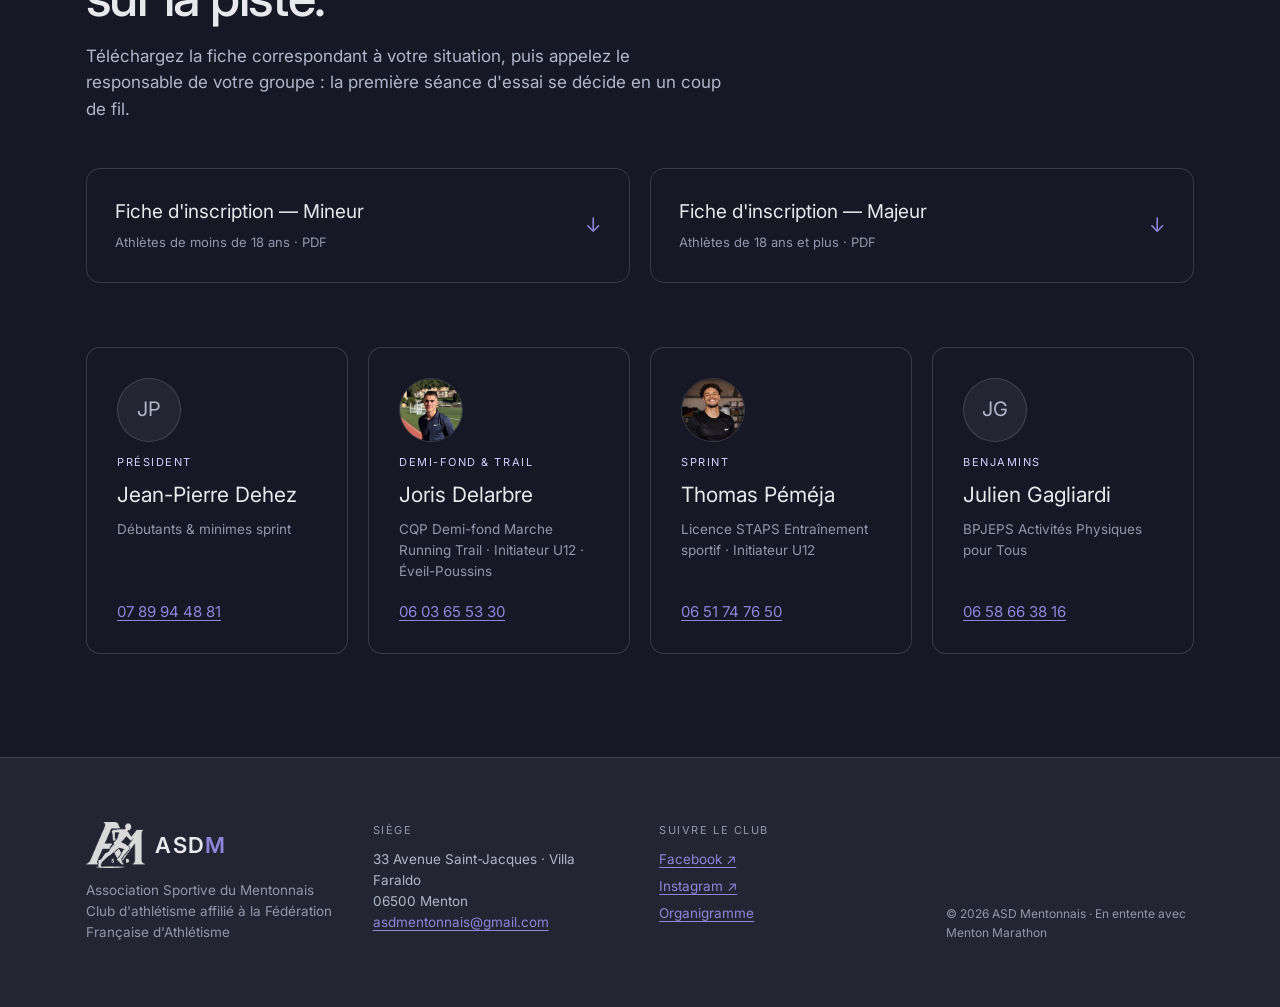
==== commit 994bf79c: "Rend le motif décoratif du hero "full-bleed" jusqu'au bord du navigateur Le conteneur du motif était" ====
--- a/index.html
+++ b/index.html
@@ -33,12 +33,13 @@
 
 <main>
 
-  <section id="top" style="position: relative; max-width: 1220px; margin: 0 auto; padding: clamp(56px, 9vw, 120px) clamp(20px, 5vw, 56px) clamp(40px, 6vw, 88px)">
+  <section id="top" style="position: relative; overflow: hidden">
     <div style="position: absolute; inset: 0; overflow: hidden; pointer-events: none" aria-hidden="true">
-      <div style="position: absolute; top: 52%; right: -1140px; width: 1880px; height: 1880px; transform: translateY(-50%); border-radius: 50%; background: repeating-radial-gradient(circle at 50% 50%, transparent 0 37px, var(--color-accent) 37px 39.5px); -webkit-mask-image: linear-gradient(to left, #000 30%, transparent 88%); mask-image: linear-gradient(to left, #000 30%, transparent 88%); opacity: 0.9"></div>
-      <div style="position: absolute; top: -140px; right: -160px; width: 620px; height: 620px; border-radius: 50%; background: radial-gradient(circle, color-mix(in srgb, var(--color-accent) 20%, transparent), transparent 62%); filter: blur(12px)"></div>
-    </div>
-    <div style="position: relative; display: grid; grid-template-columns: minmax(0, 1.55fr) minmax(0, 0.85fr); gap: clamp(28px, 5vw, 72px); align-items: end">
+      <div style="position: absolute; top: 52%; right: calc(-1140px - max(0px, (100vw - 1220px) / 2)); width: 1880px; height: 1880px; transform: translateY(-50%); border-radius: 50%; background: repeating-radial-gradient(circle at 50% 50%, transparent 0 37px, var(--color-accent) 37px 39.5px); -webkit-mask-image: linear-gradient(to left, #000 30%, transparent 88%); mask-image: linear-gradient(to left, #000 30%, transparent 88%); opacity: 0.9"></div>
+      <div style="position: absolute; top: -140px; right: calc(-160px - max(0px, (100vw - 1220px) / 2)); width: 620px; height: 620px; border-radius: 50%; background: radial-gradient(circle, color-mix(in srgb, var(--color-accent) 20%, transparent), transparent 62%); filter: blur(12px)"></div>
+    </div>
+    <div style="position: relative; max-width: 1220px; margin: 0 auto; padding: clamp(56px, 9vw, 120px) clamp(20px, 5vw, 56px) clamp(40px, 6vw, 88px)">
+    <div style="display: grid; grid-template-columns: minmax(0, 1.55fr) minmax(0, 0.85fr); gap: clamp(28px, 5vw, 72px); align-items: end">
       <div style="animation: asdmRise 0.7s ease both">
         <div style="display: flex; align-items: center; gap: 12px; margin-bottom: 26px">
           <span style="width: 28px; height: 2px; background: var(--color-accent); display: block"></span>
@@ -65,6 +66,7 @@
           <span class="tag tag-outline" style="font-size: 11px">Label DD Athlé 06</span>
         </div>
       </div>
+    </div>
     </div>
   </section>
 
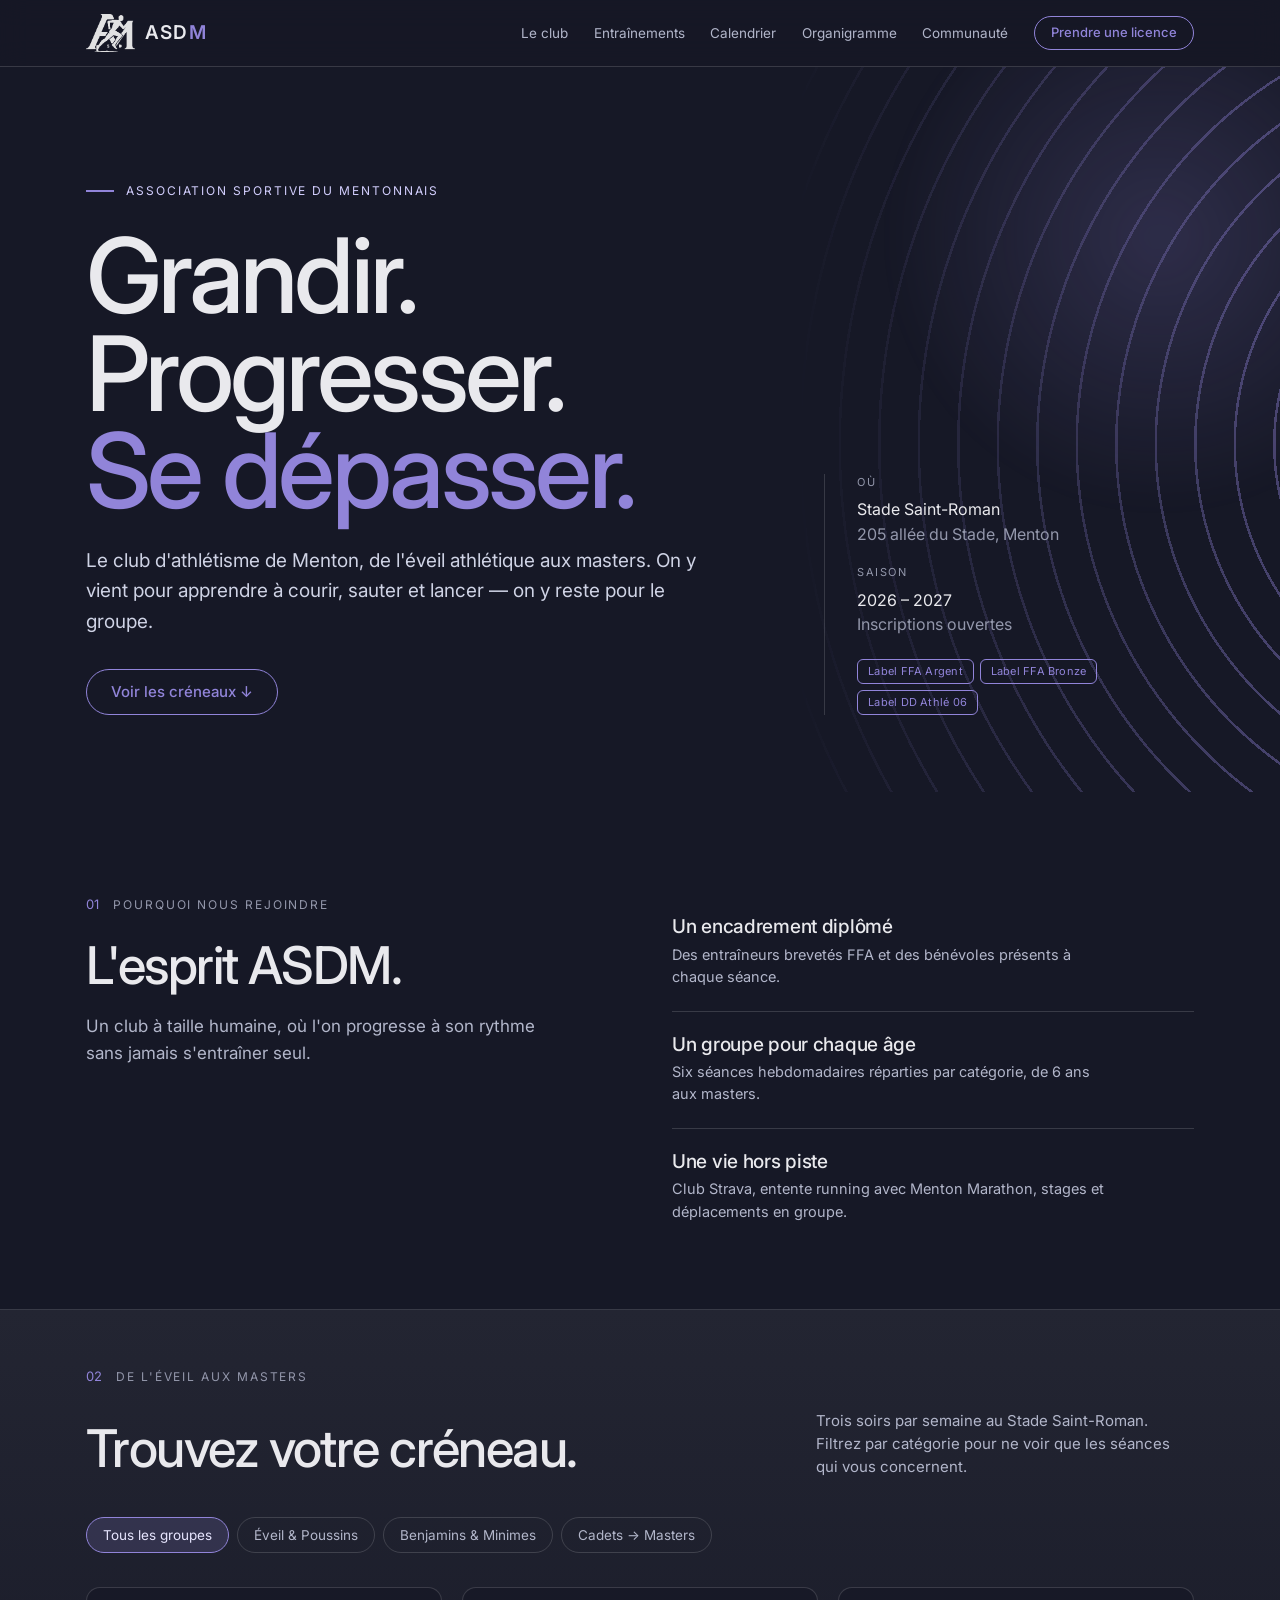
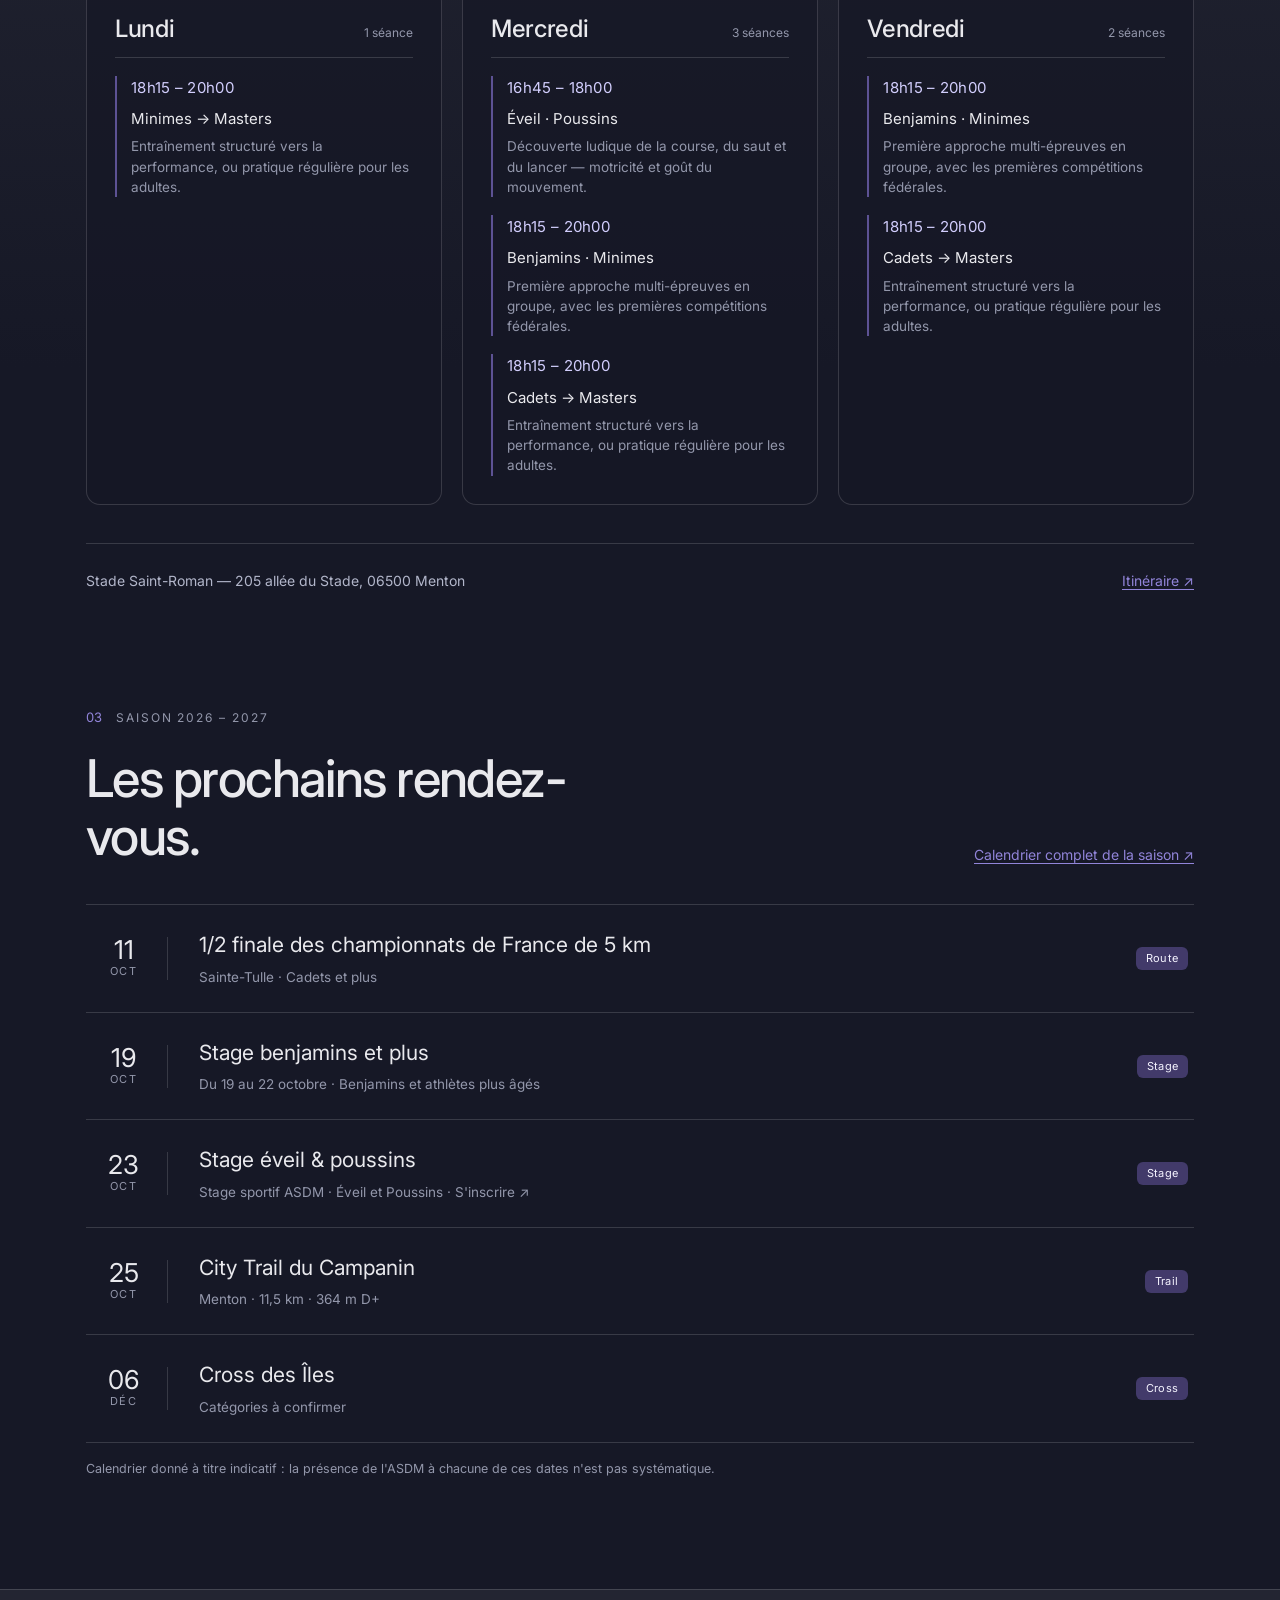
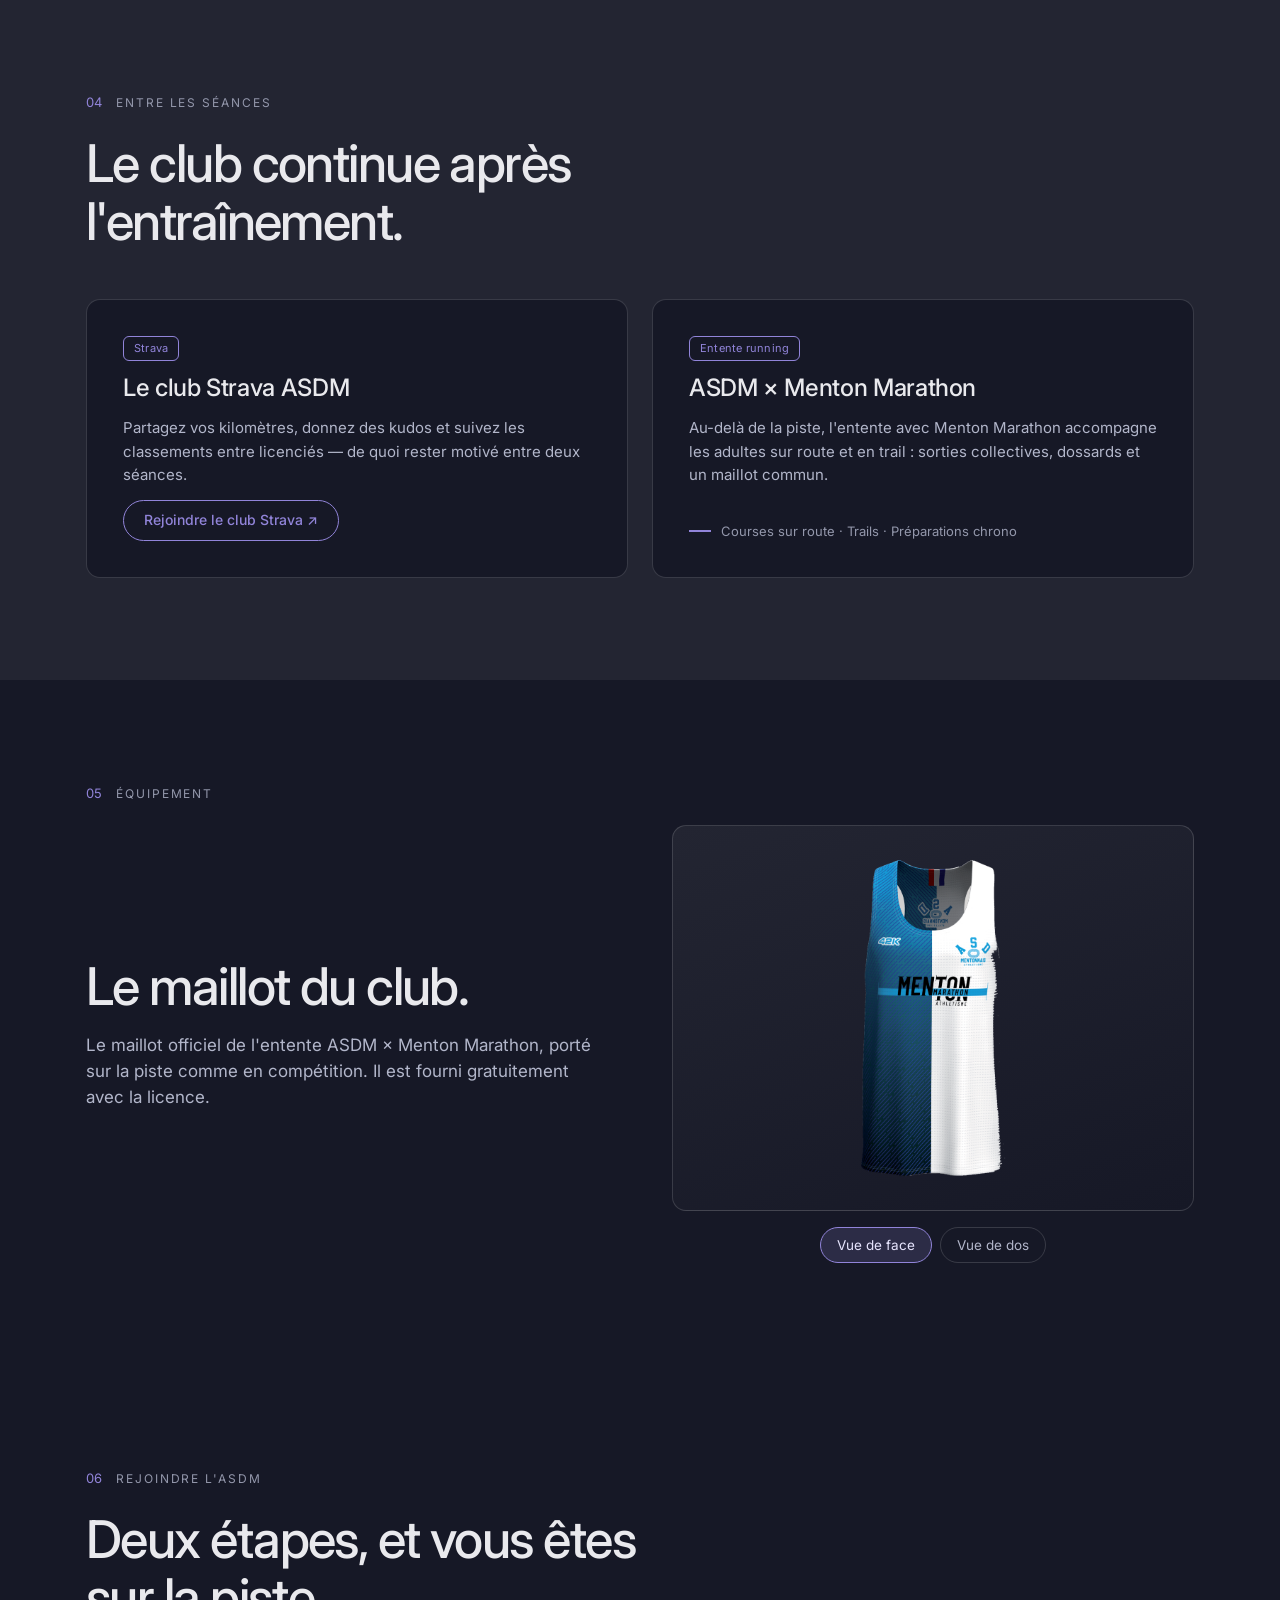
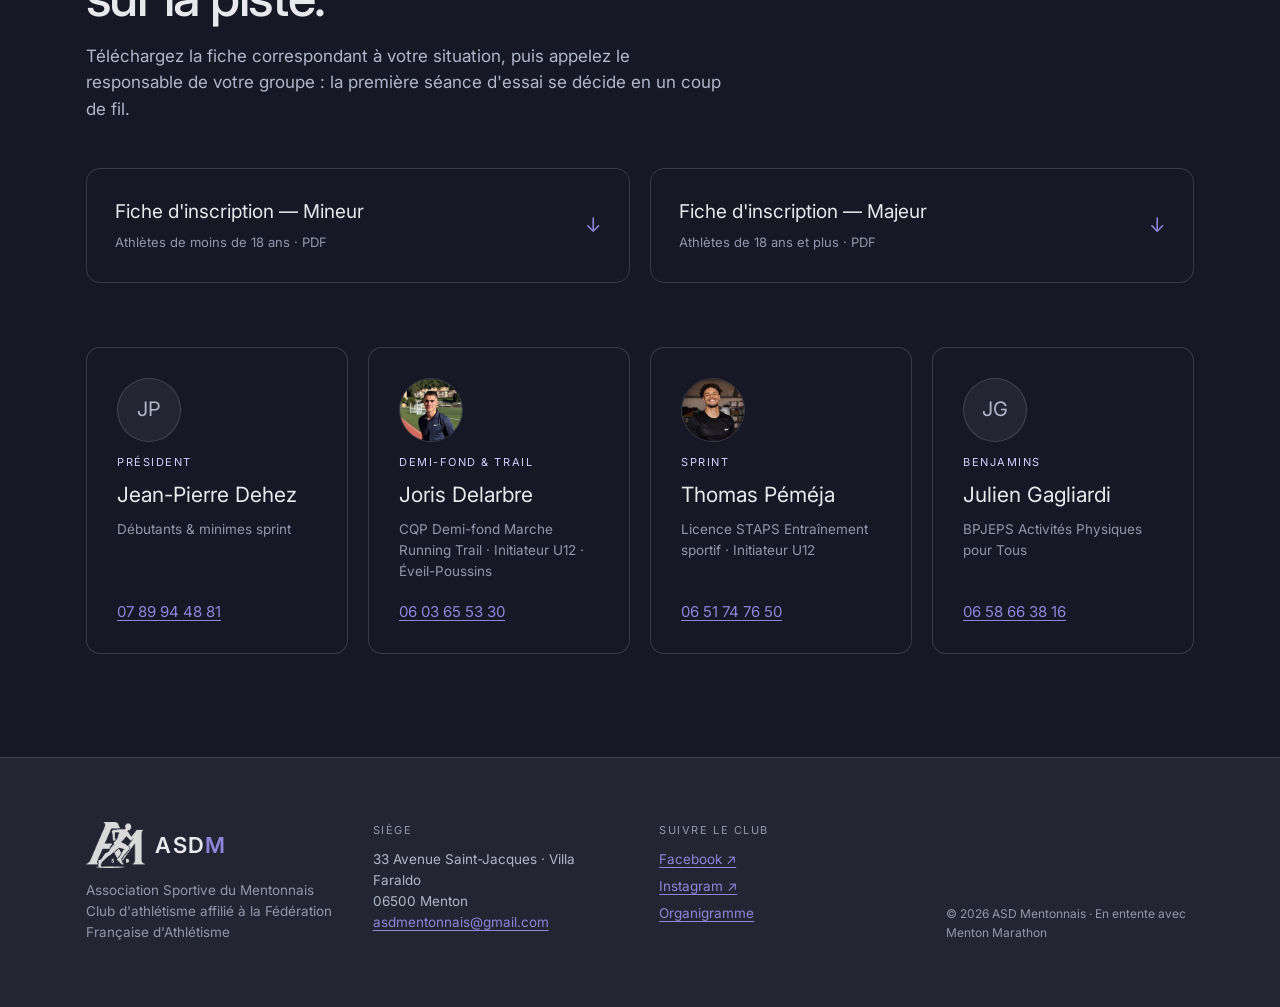
==== commit 8e35ee97: "Met à jour le calendrier : retire Gorbio et Fort Carré, ajoute l'inscription au stage éveil Retire l" ====
--- a/index.html
+++ b/index.html
@@ -192,17 +192,6 @@
     <div style="border-top: 1px solid var(--color-divider)">
       <a href="calendrier.html" class="event-row" style="display: grid; grid-template-columns: 76px minmax(0, 1fr) auto; gap: clamp(14px, 2.4vw, 32px); align-items: center; padding: clamp(16px, 2vw, 24px) 6px; border-bottom: 1px solid var(--color-divider); text-decoration: none; color: inherit">
         <div style="text-align: center; border-right: 1px solid var(--color-divider); padding-right: 12px">
-          <div style="font-family: var(--font-heading); font-size: 26px; line-height: 1">27</div>
-          <div style="font-size: 11px; letter-spacing: 0.12em; text-transform: uppercase; color: var(--color-neutral-500)">Sep</div>
-        </div>
-        <div>
-          <div style="font-family: var(--font-heading); font-size: clamp(17px, 2vw, 21px); margin-bottom: 5px">Trail de Gorbio</div>
-          <div style="font-size: 13.5px; color: var(--color-neutral-500)">Gorbio · Courses enfants &amp; adultes · Co-organisé par l'ASDM</div>
-        </div>
-        <span class="tag tag-accent" style="font-size: 11px; white-space: nowrap">Trail</span>
-      </a>
-      <a href="calendrier.html" class="event-row" style="display: grid; grid-template-columns: 76px minmax(0, 1fr) auto; gap: clamp(14px, 2.4vw, 32px); align-items: center; padding: clamp(16px, 2vw, 24px) 6px; border-bottom: 1px solid var(--color-divider); text-decoration: none; color: inherit">
-        <div style="text-align: center; border-right: 1px solid var(--color-divider); padding-right: 12px">
           <div style="font-family: var(--font-heading); font-size: 26px; line-height: 1">11</div>
           <div style="font-size: 11px; letter-spacing: 0.12em; text-transform: uppercase; color: var(--color-neutral-500)">Oct</div>
         </div>
@@ -223,14 +212,14 @@
         </div>
         <span class="tag tag-accent" style="font-size: 11px; white-space: nowrap">Stage</span>
       </a>
-      <a href="calendrier.html" class="event-row" style="display: grid; grid-template-columns: 76px minmax(0, 1fr) auto; gap: clamp(14px, 2.4vw, 32px); align-items: center; padding: clamp(16px, 2vw, 24px) 6px; border-bottom: 1px solid var(--color-divider); text-decoration: none; color: inherit">
+      <a href="https://forms.gle/Y968ykkn4vJHnEpk7" target="_blank" rel="noopener" class="event-row" style="display: grid; grid-template-columns: 76px minmax(0, 1fr) auto; gap: clamp(14px, 2.4vw, 32px); align-items: center; padding: clamp(16px, 2vw, 24px) 6px; border-bottom: 1px solid var(--color-divider); text-decoration: none; color: inherit">
         <div style="text-align: center; border-right: 1px solid var(--color-divider); padding-right: 12px">
           <div style="font-family: var(--font-heading); font-size: 26px; line-height: 1">23</div>
           <div style="font-size: 11px; letter-spacing: 0.12em; text-transform: uppercase; color: var(--color-neutral-500)">Oct</div>
         </div>
         <div>
           <div style="font-family: var(--font-heading); font-size: clamp(17px, 2vw, 21px); margin-bottom: 5px">Stage éveil &amp; poussins</div>
-          <div style="font-size: 13.5px; color: var(--color-neutral-500)">Stage sportif ASDM · Éveil et Poussins</div>
+          <div style="font-size: 13.5px; color: var(--color-neutral-500)">Stage sportif ASDM · Éveil et Poussins · S'inscrire ↗</div>
         </div>
         <span class="tag tag-accent" style="font-size: 11px; white-space: nowrap">Stage</span>
       </a>
@@ -244,6 +233,17 @@
           <div style="font-size: 13.5px; color: var(--color-neutral-500)">Menton · 11,5 km · 364 m D+</div>
         </div>
         <span class="tag tag-accent" style="font-size: 11px; white-space: nowrap">Trail</span>
+      </a>
+      <a href="calendrier.html" class="event-row" style="display: grid; grid-template-columns: 76px minmax(0, 1fr) auto; gap: clamp(14px, 2.4vw, 32px); align-items: center; padding: clamp(16px, 2vw, 24px) 6px; border-bottom: 1px solid var(--color-divider); text-decoration: none; color: inherit">
+        <div style="text-align: center; border-right: 1px solid var(--color-divider); padding-right: 12px">
+          <div style="font-family: var(--font-heading); font-size: 26px; line-height: 1">06</div>
+          <div style="font-size: 11px; letter-spacing: 0.12em; text-transform: uppercase; color: var(--color-neutral-500)">Déc</div>
+        </div>
+        <div>
+          <div style="font-family: var(--font-heading); font-size: clamp(17px, 2vw, 21px); margin-bottom: 5px">Cross des Îles</div>
+          <div style="font-size: 13.5px; color: var(--color-neutral-500)">Catégories à confirmer</div>
+        </div>
+        <span class="tag tag-accent" style="font-size: 11px; white-space: nowrap">Cross</span>
       </a>
     </div>
     <p style="font-size: 12.5px; color: var(--color-neutral-500); margin-top: 16px">Calendrier donné à titre indicatif : la présence de l'ASDM à chacune de ces dates n'est pas systématique.</p>
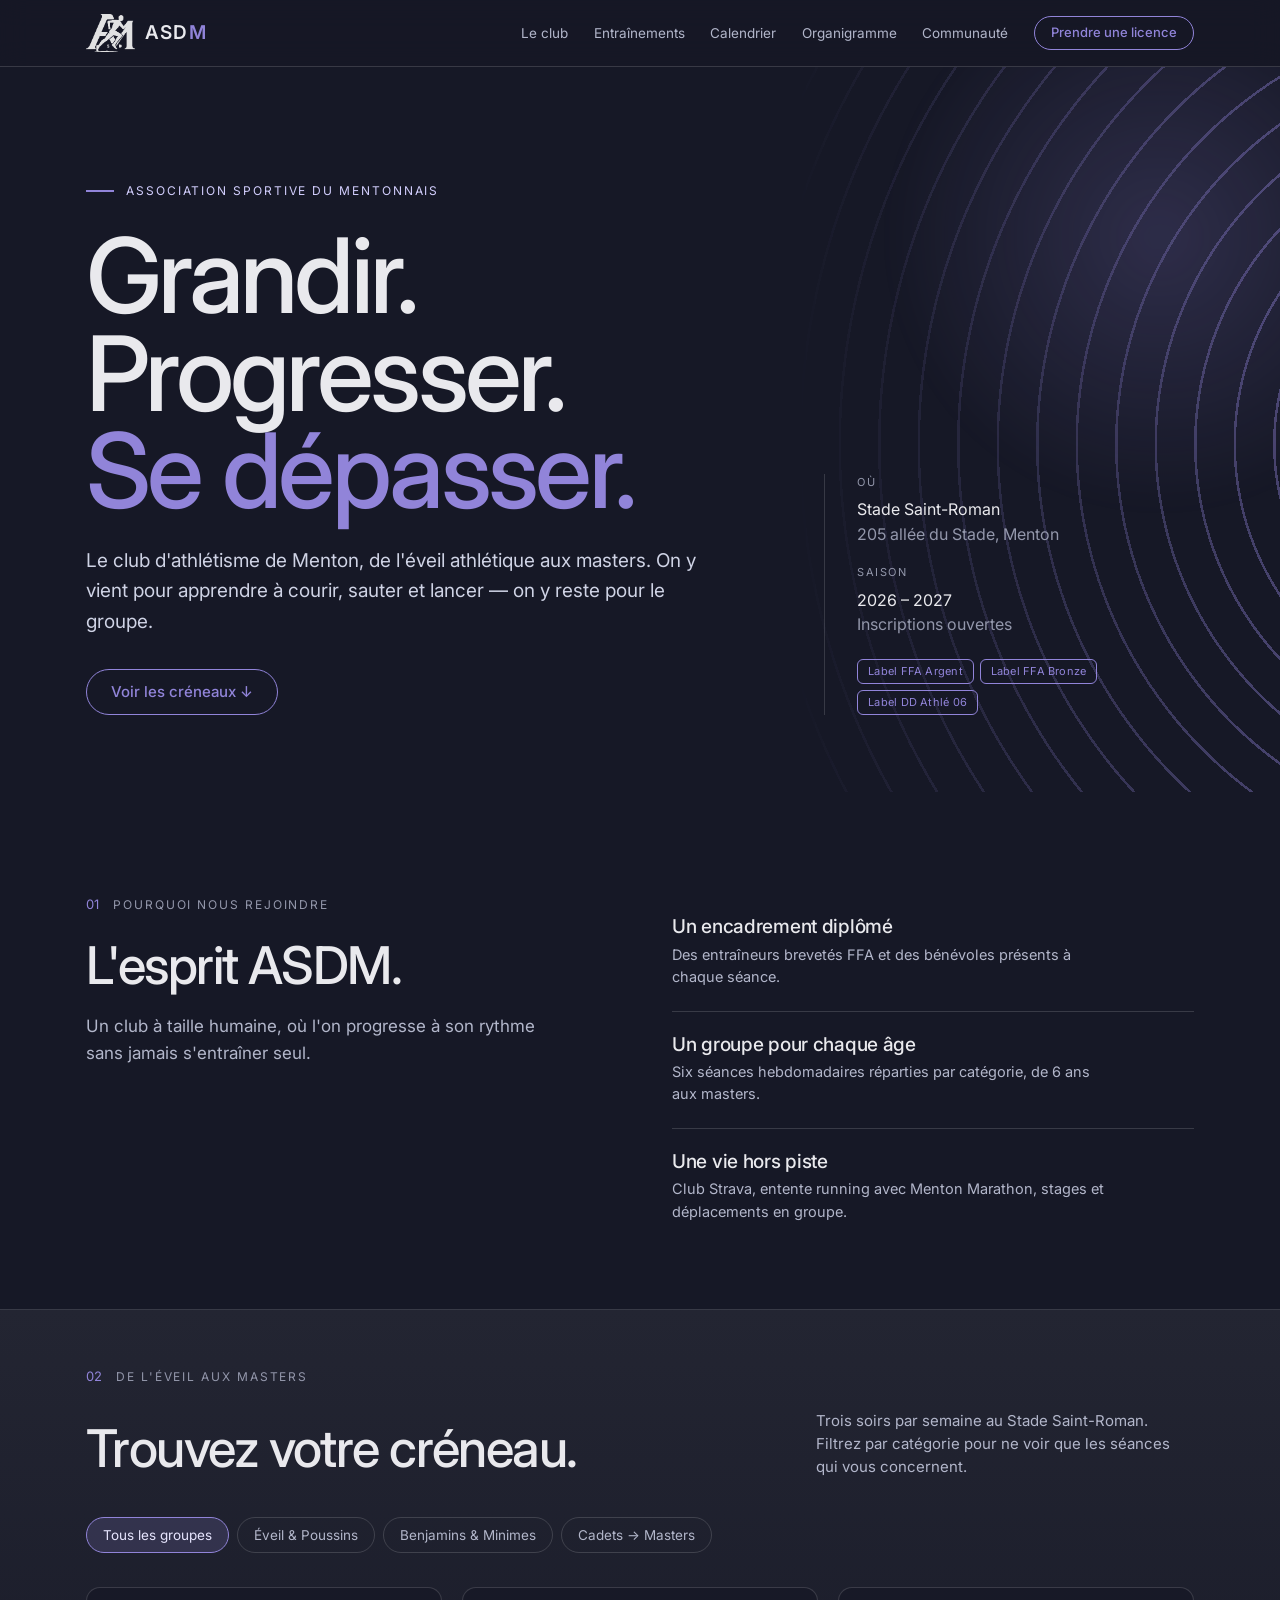
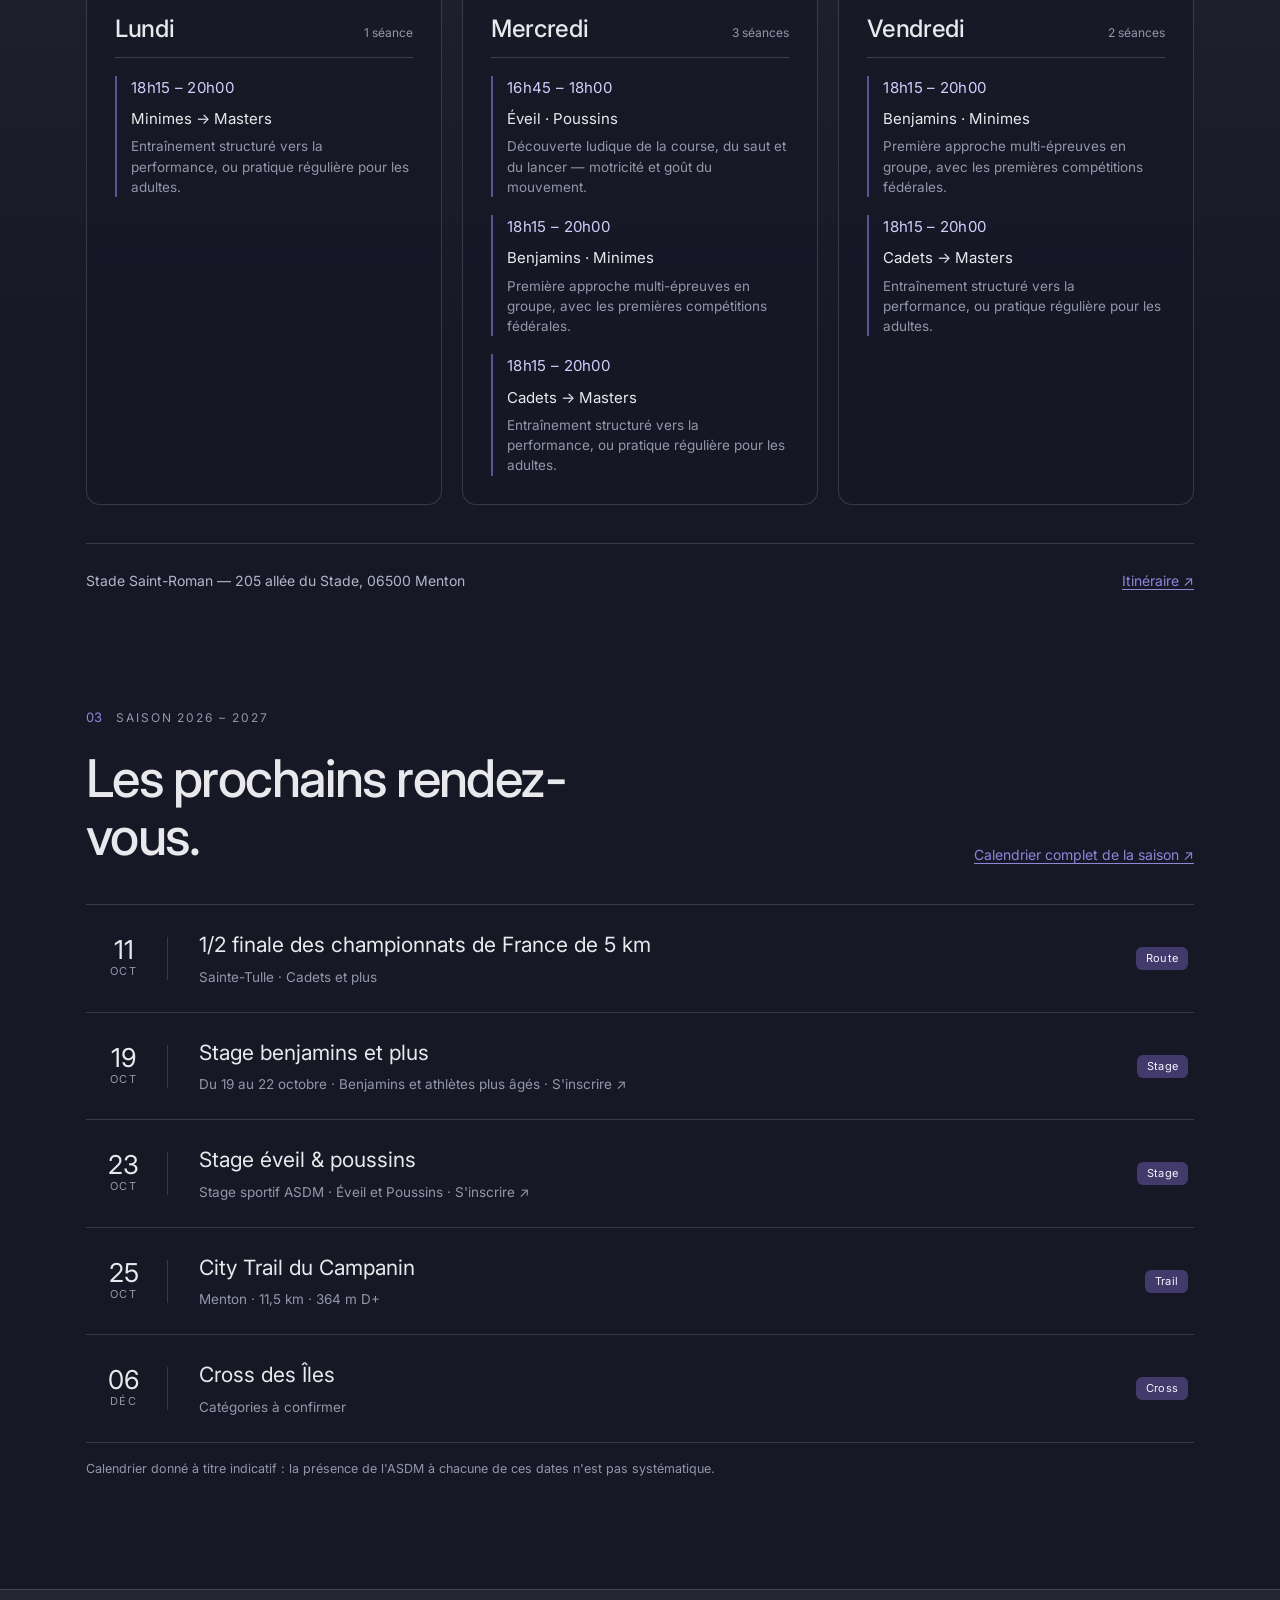
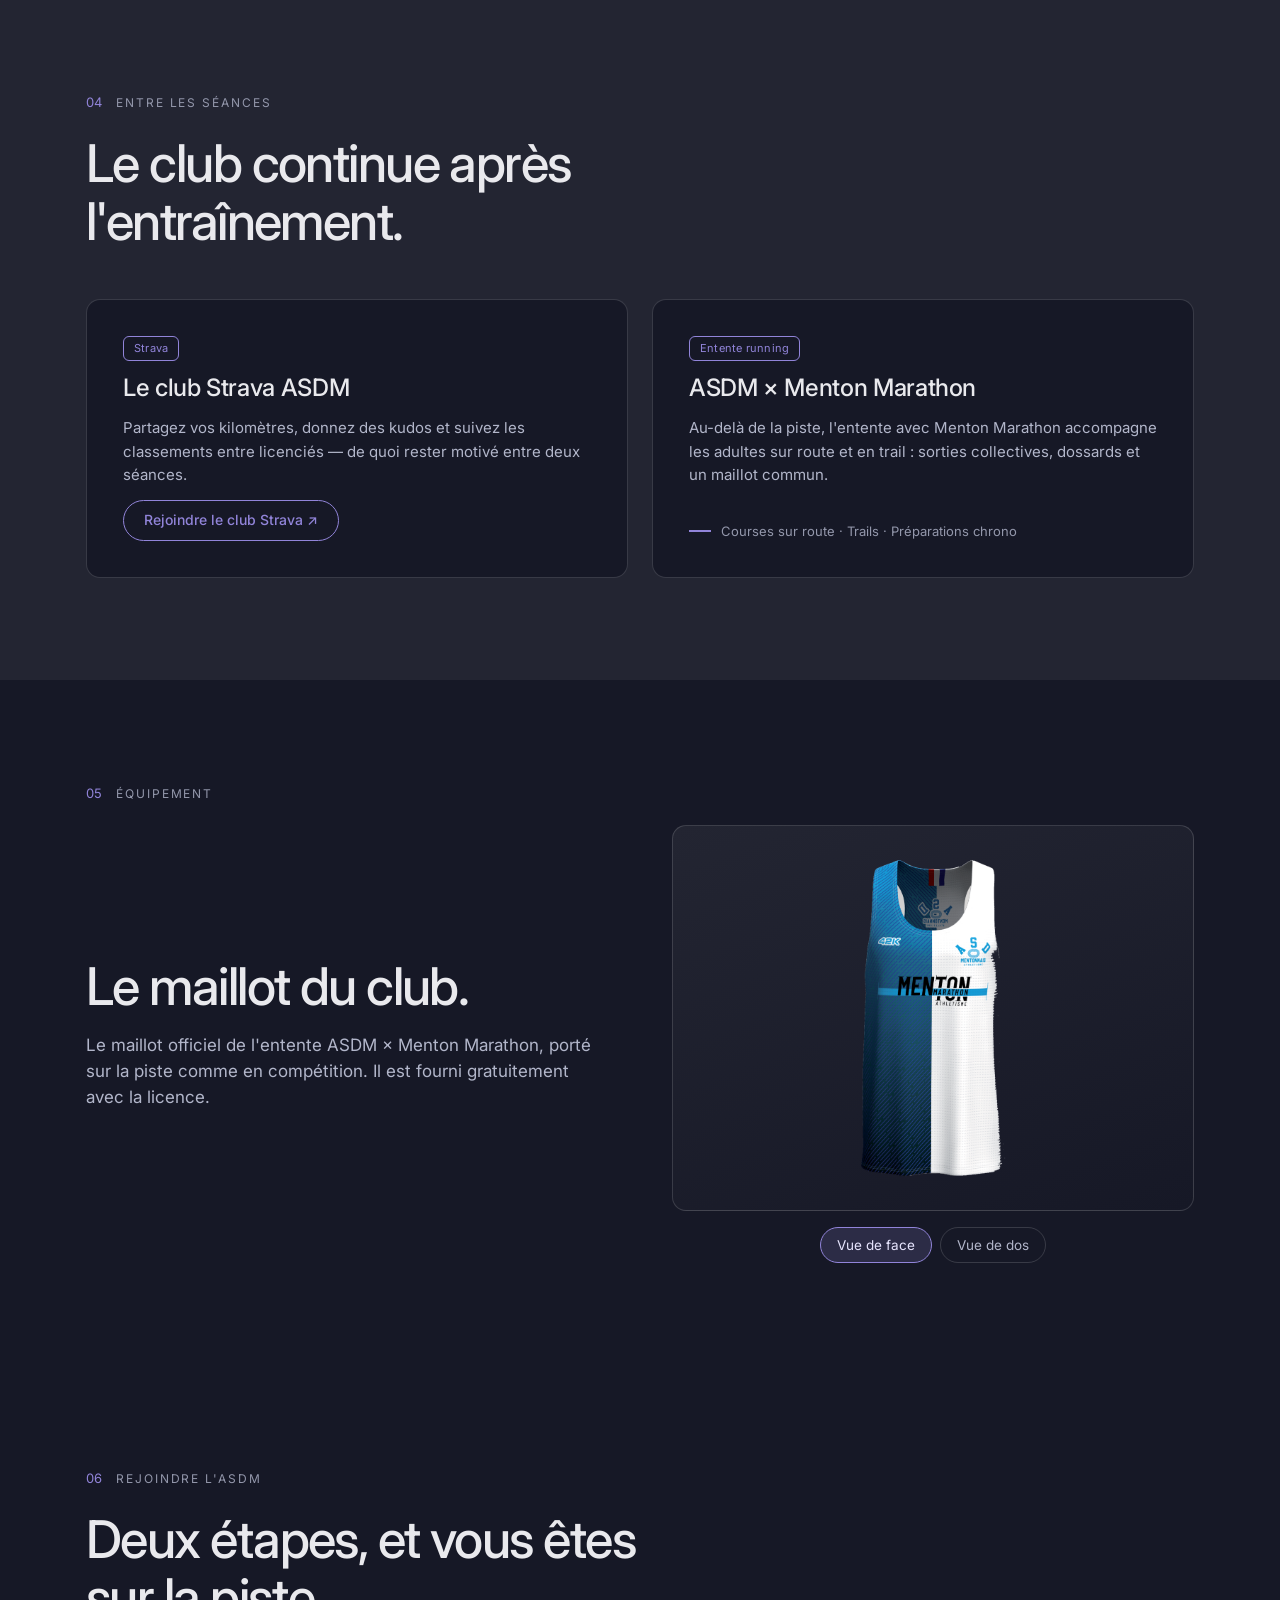
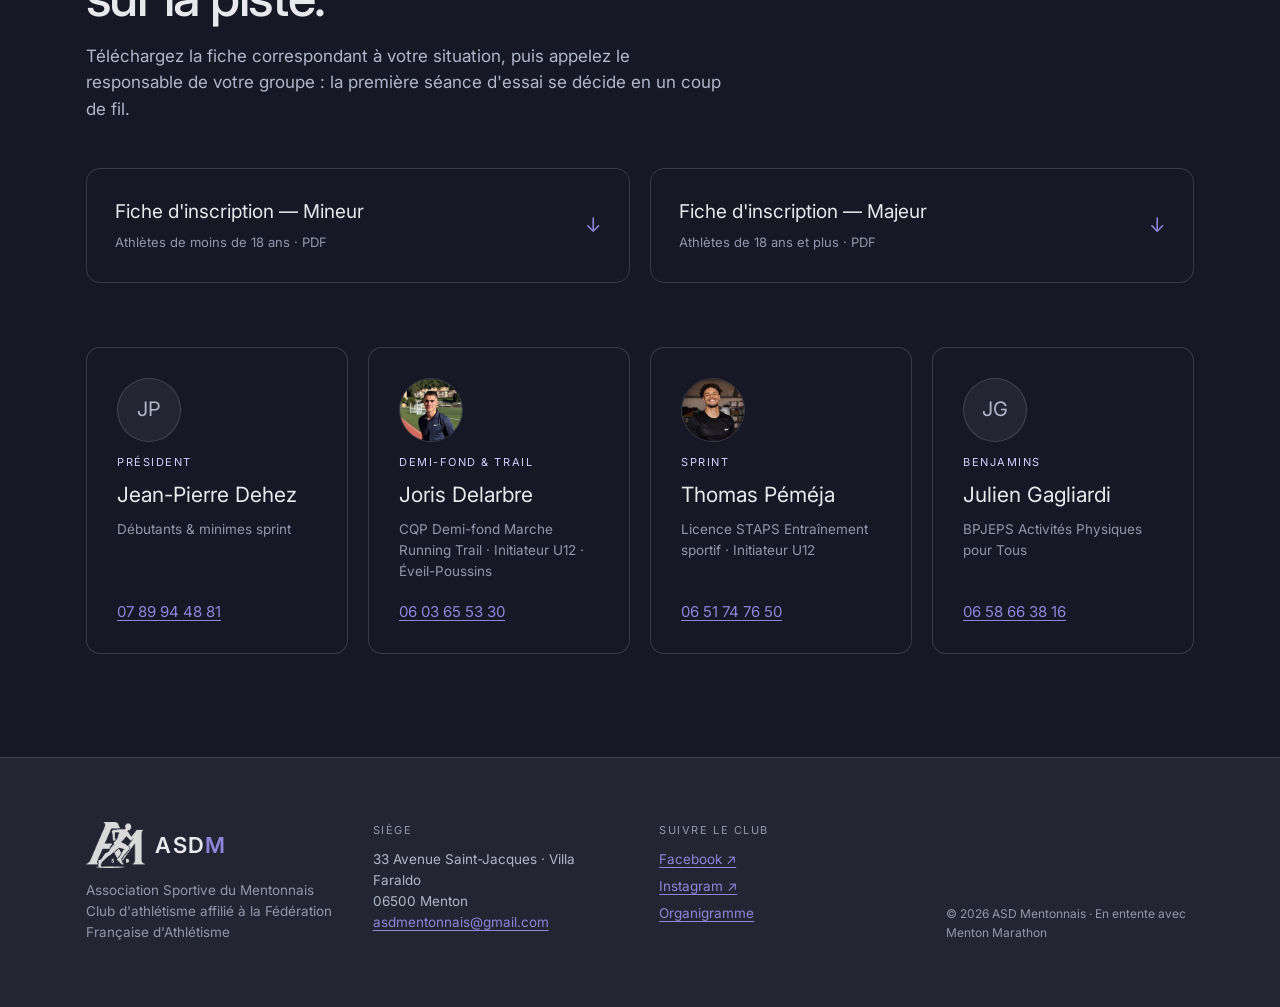
==== commit 66e46282: "Ajoute le lien d'inscription au stage benjamins et plus (19-22 oct.) Co-Authored-By: Claude Sonnet 5" ====
--- a/index.html
+++ b/index.html
@@ -201,14 +201,14 @@
         </div>
         <span class="tag tag-accent" style="font-size: 11px; white-space: nowrap">Route</span>
       </a>
-      <a href="calendrier.html" class="event-row" style="display: grid; grid-template-columns: 76px minmax(0, 1fr) auto; gap: clamp(14px, 2.4vw, 32px); align-items: center; padding: clamp(16px, 2vw, 24px) 6px; border-bottom: 1px solid var(--color-divider); text-decoration: none; color: inherit">
+      <a href="https://docs.google.com/forms/d/e/1FAIpQLSeqJlOaGj3S2Nbtz5PzDqBVN8DfbaLBc8Jn0gbM29yFO0RAEg/viewform" target="_blank" rel="noopener" class="event-row" style="display: grid; grid-template-columns: 76px minmax(0, 1fr) auto; gap: clamp(14px, 2.4vw, 32px); align-items: center; padding: clamp(16px, 2vw, 24px) 6px; border-bottom: 1px solid var(--color-divider); text-decoration: none; color: inherit">
         <div style="text-align: center; border-right: 1px solid var(--color-divider); padding-right: 12px">
           <div style="font-family: var(--font-heading); font-size: 26px; line-height: 1">19</div>
           <div style="font-size: 11px; letter-spacing: 0.12em; text-transform: uppercase; color: var(--color-neutral-500)">Oct</div>
         </div>
         <div>
           <div style="font-family: var(--font-heading); font-size: clamp(17px, 2vw, 21px); margin-bottom: 5px">Stage benjamins et plus</div>
-          <div style="font-size: 13.5px; color: var(--color-neutral-500)">Du 19 au 22 octobre · Benjamins et athlètes plus âgés</div>
+          <div style="font-size: 13.5px; color: var(--color-neutral-500)">Du 19 au 22 octobre · Benjamins et athlètes plus âgés · S'inscrire ↗</div>
         </div>
         <span class="tag tag-accent" style="font-size: 11px; white-space: nowrap">Stage</span>
       </a>
